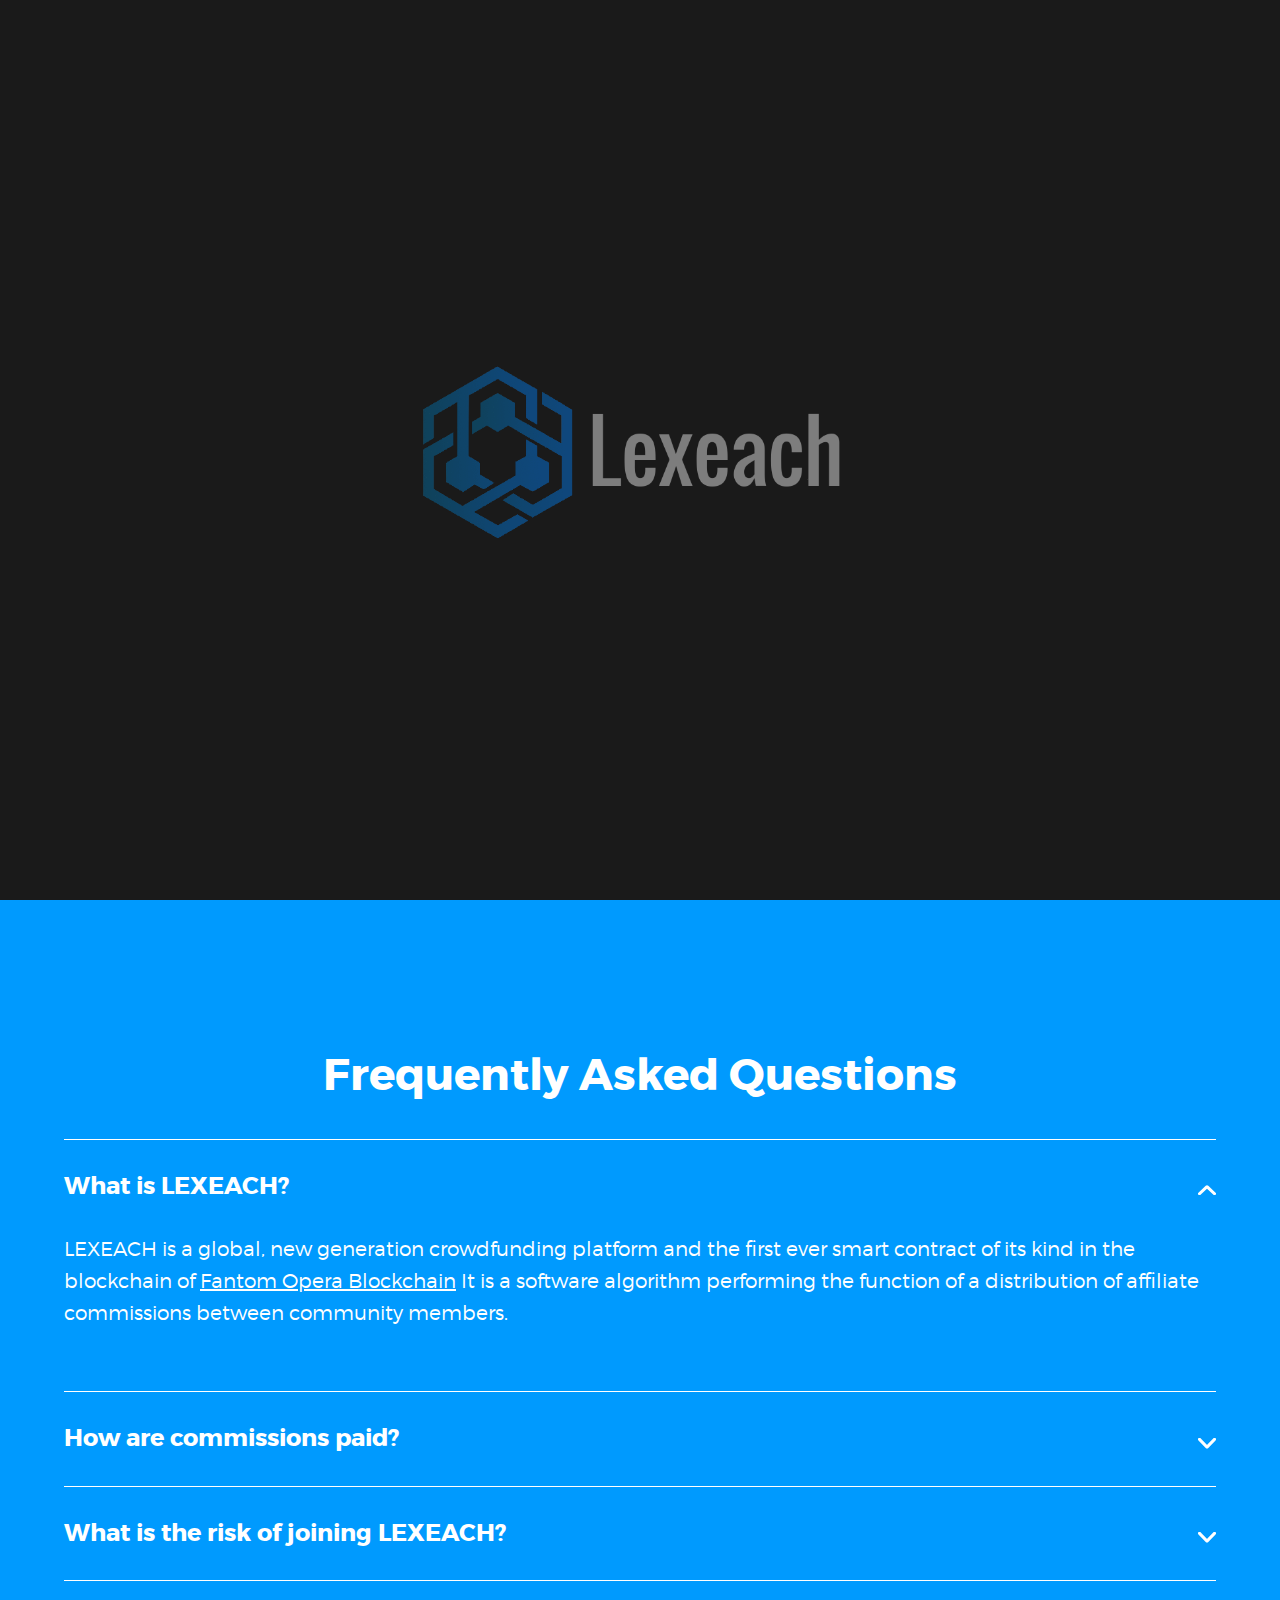
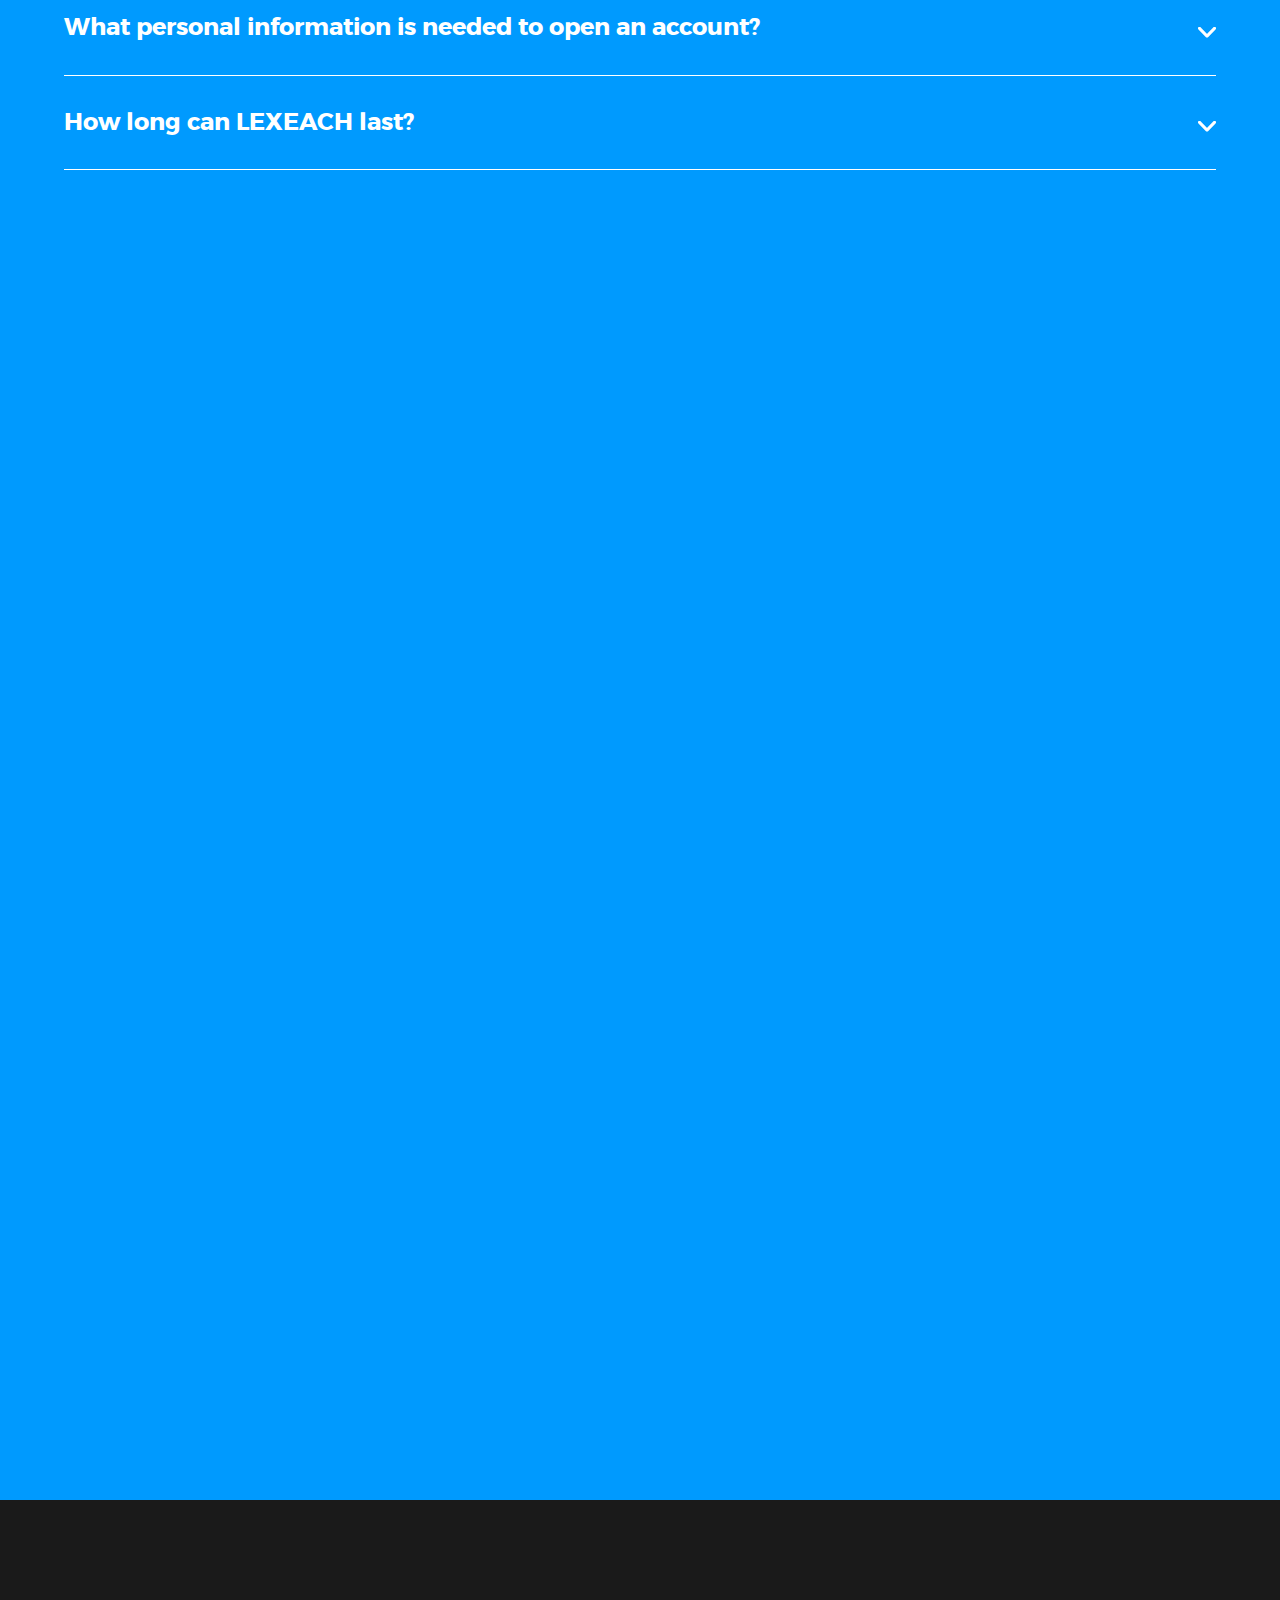
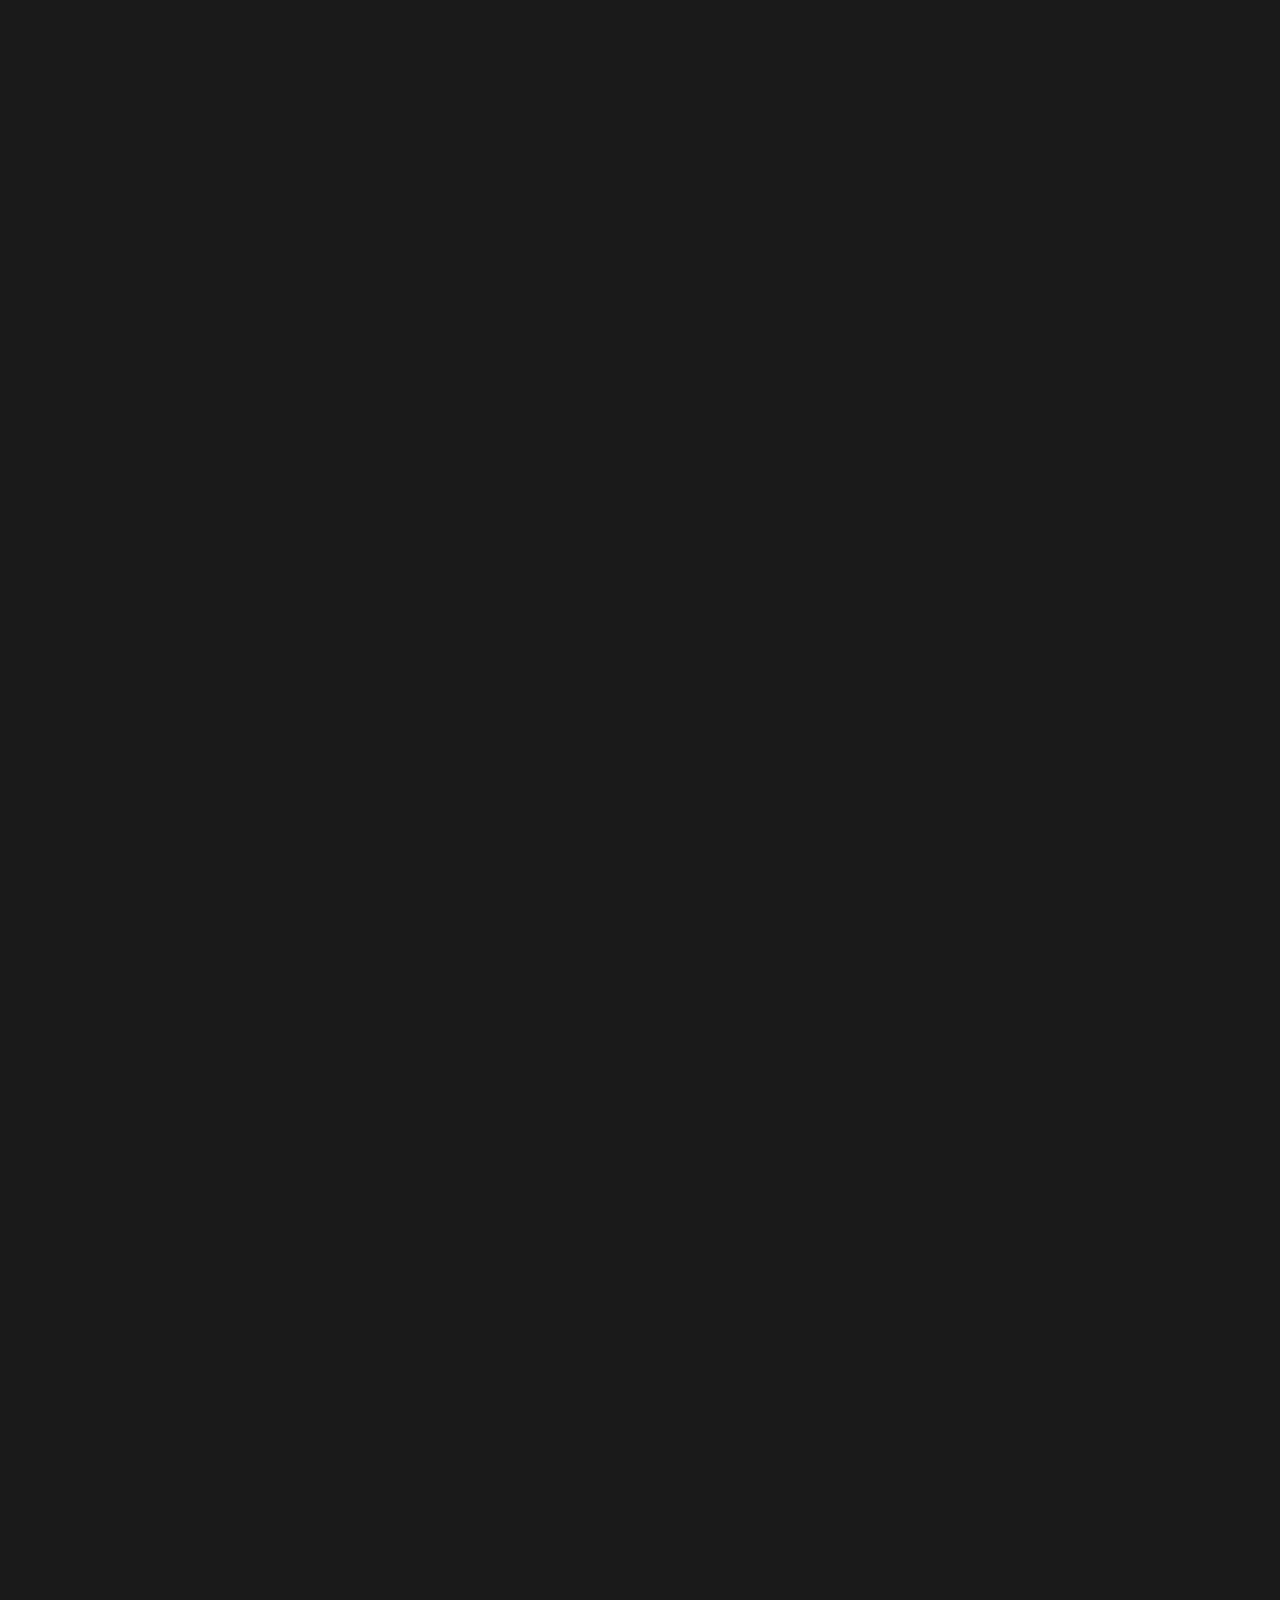
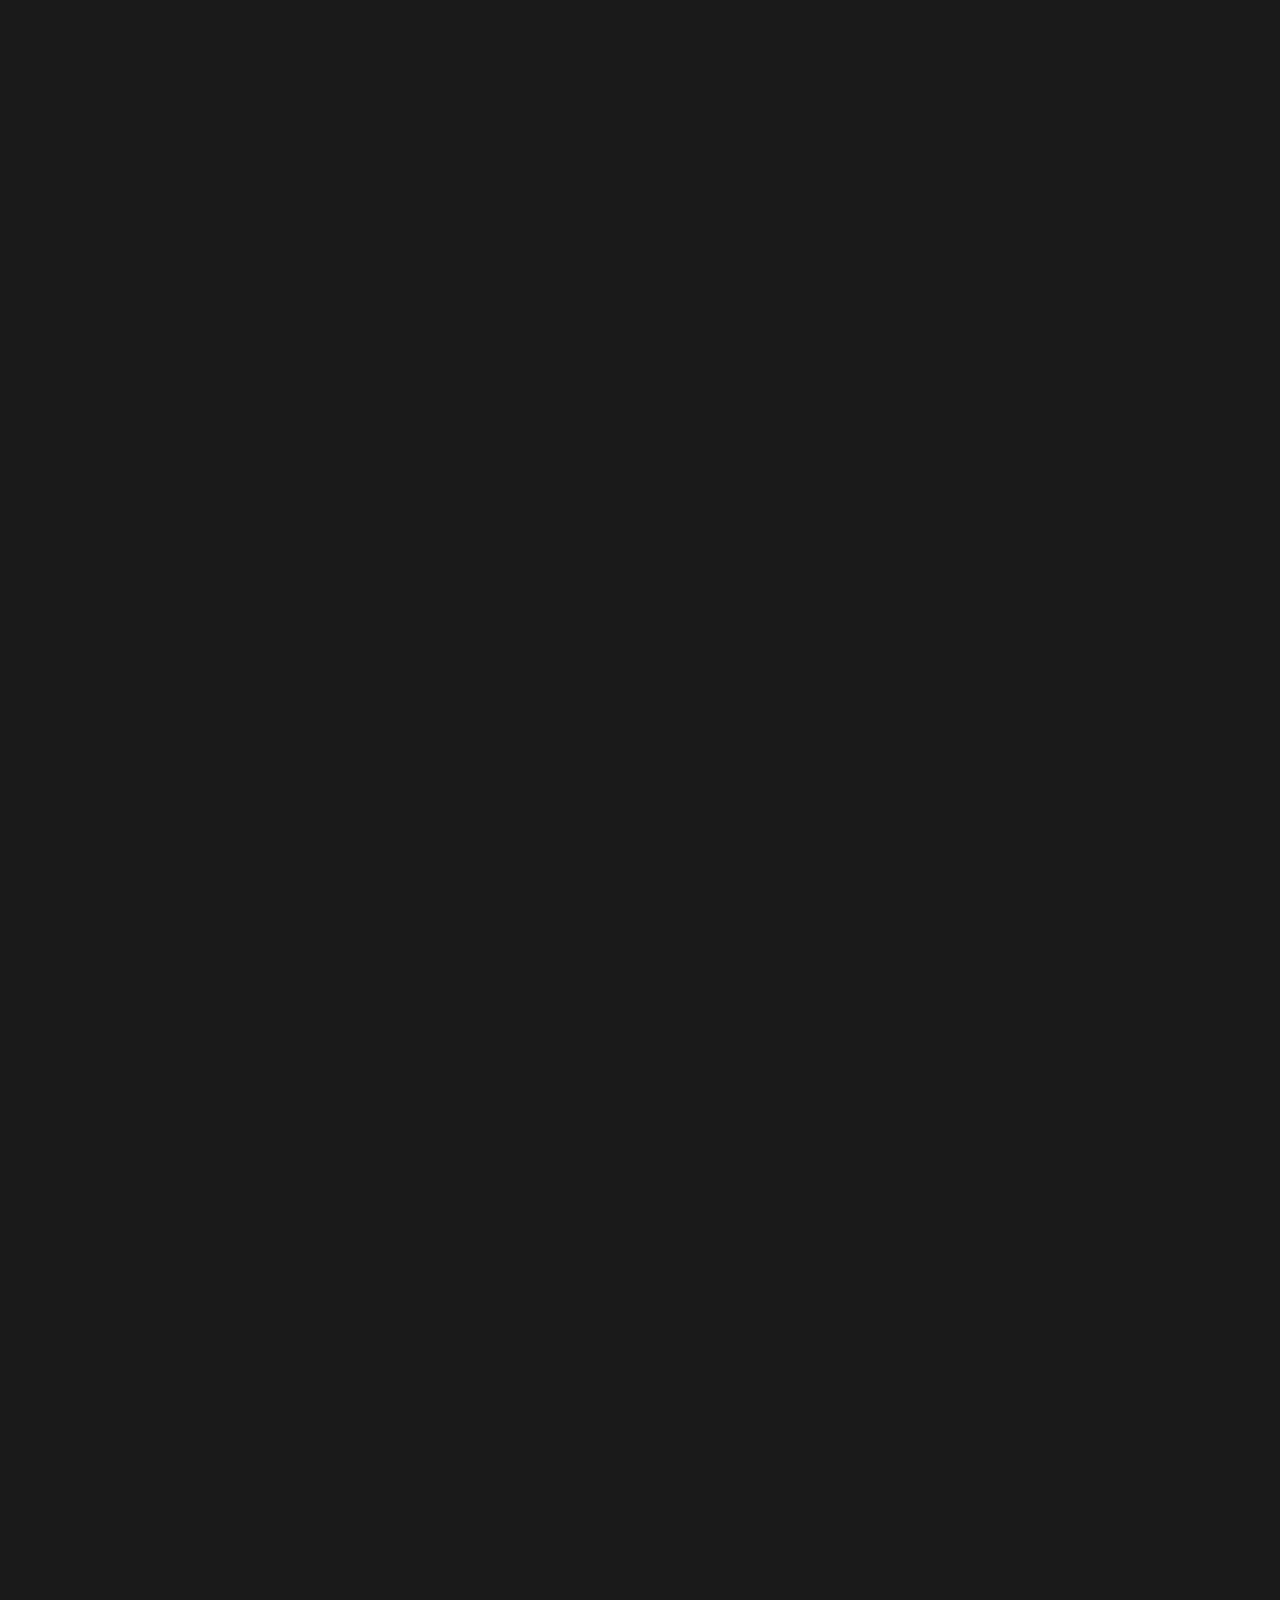
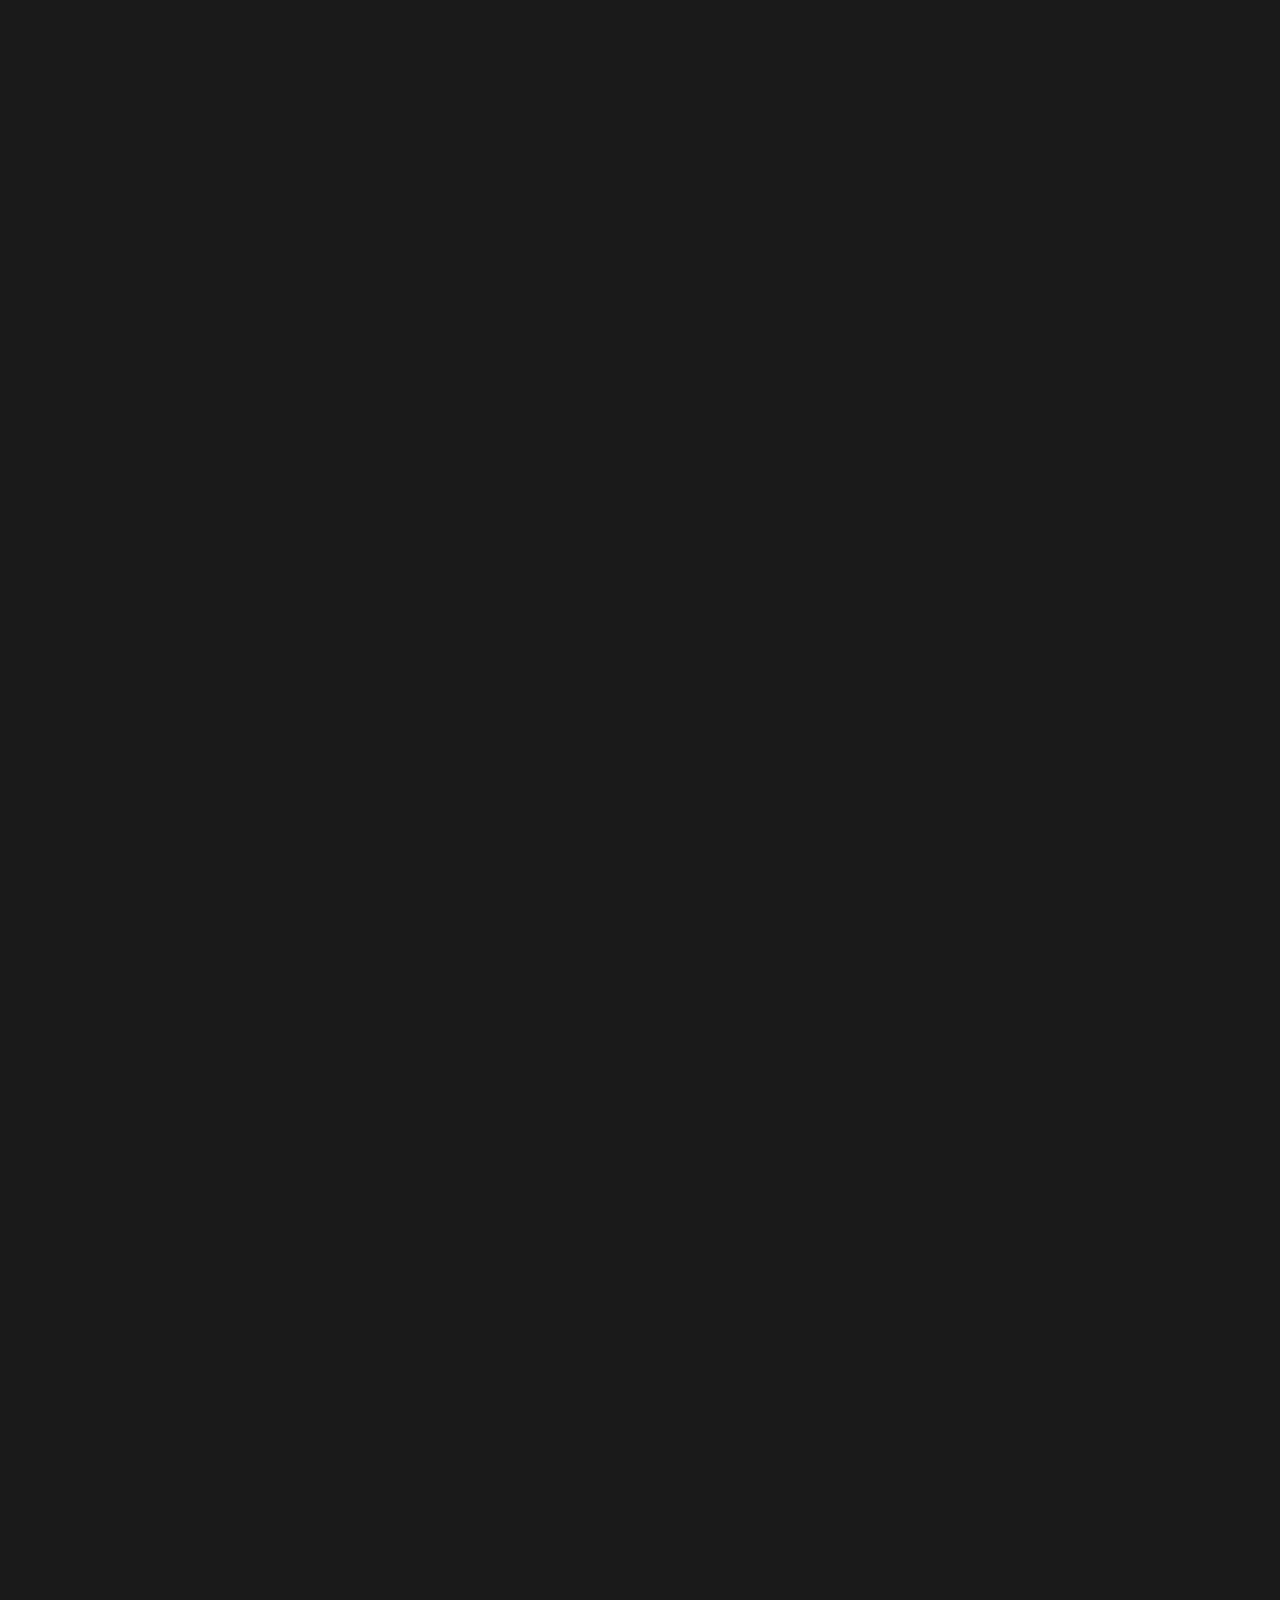
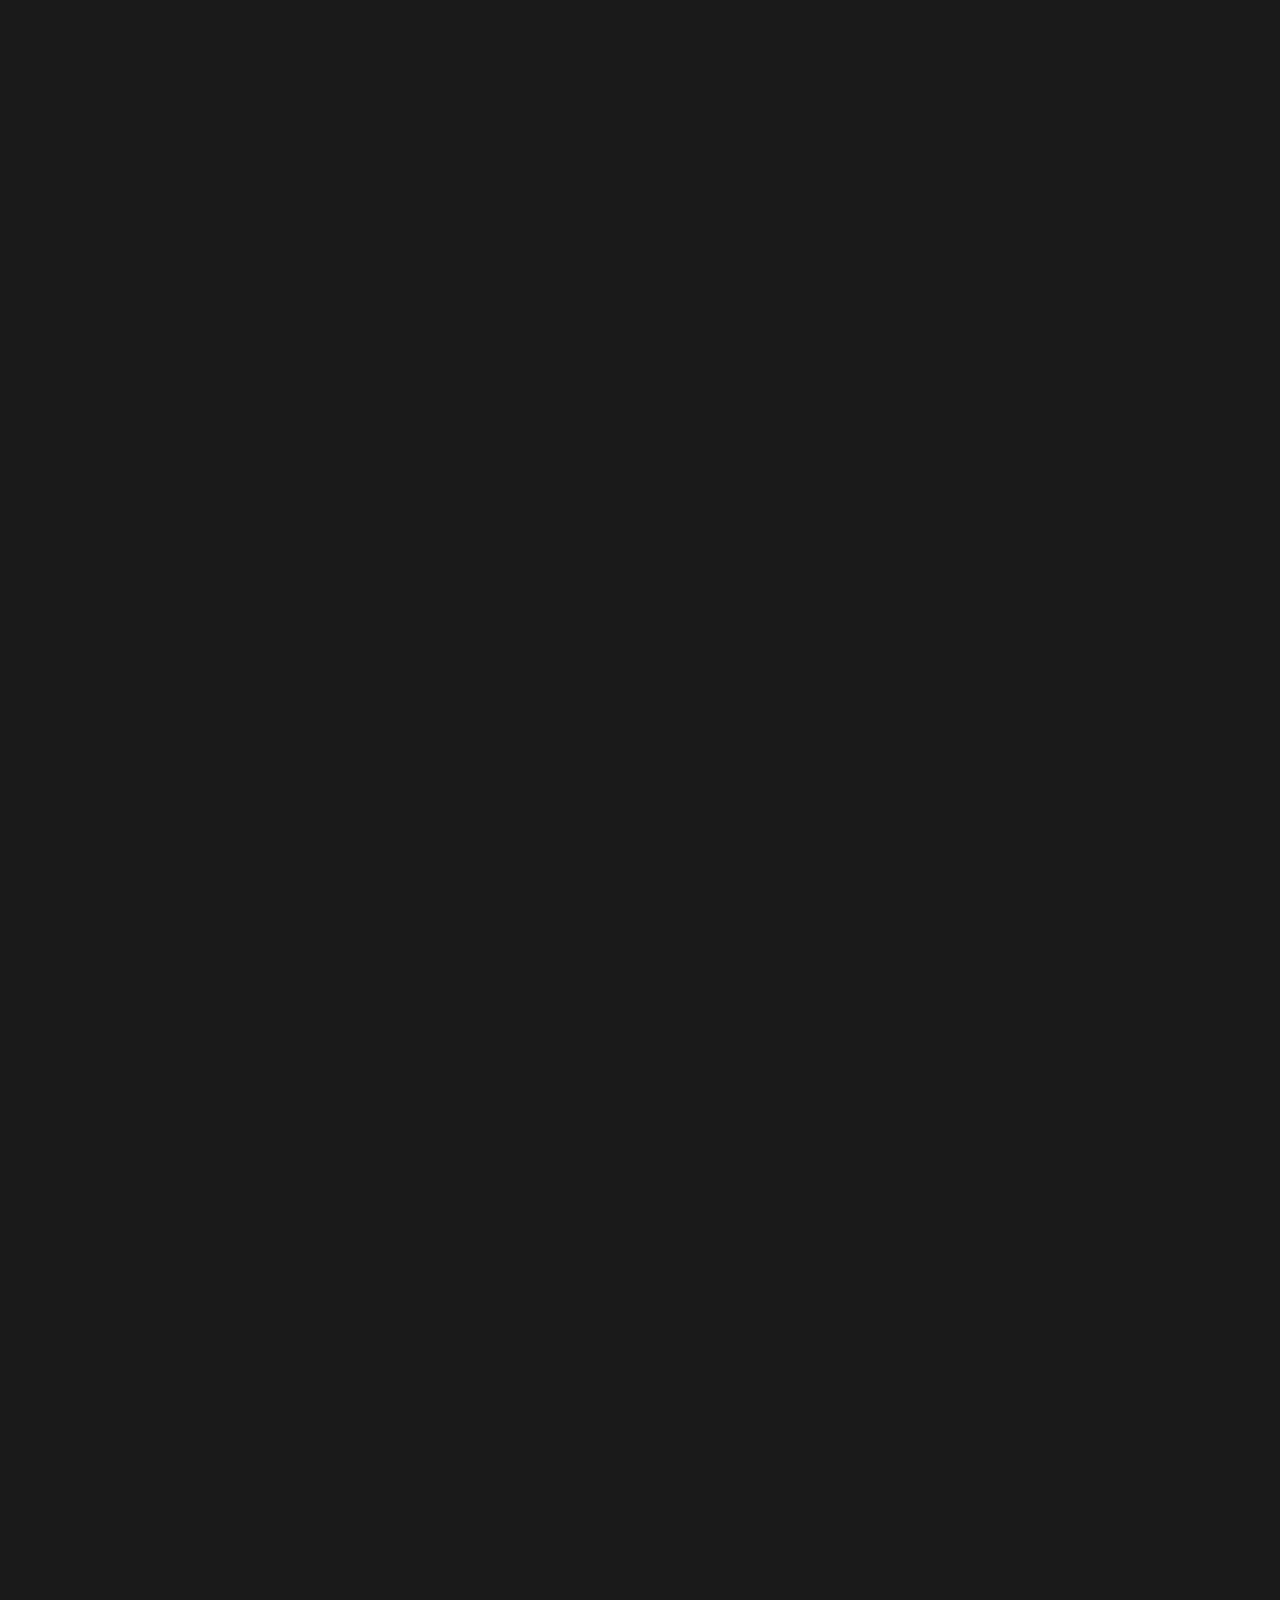
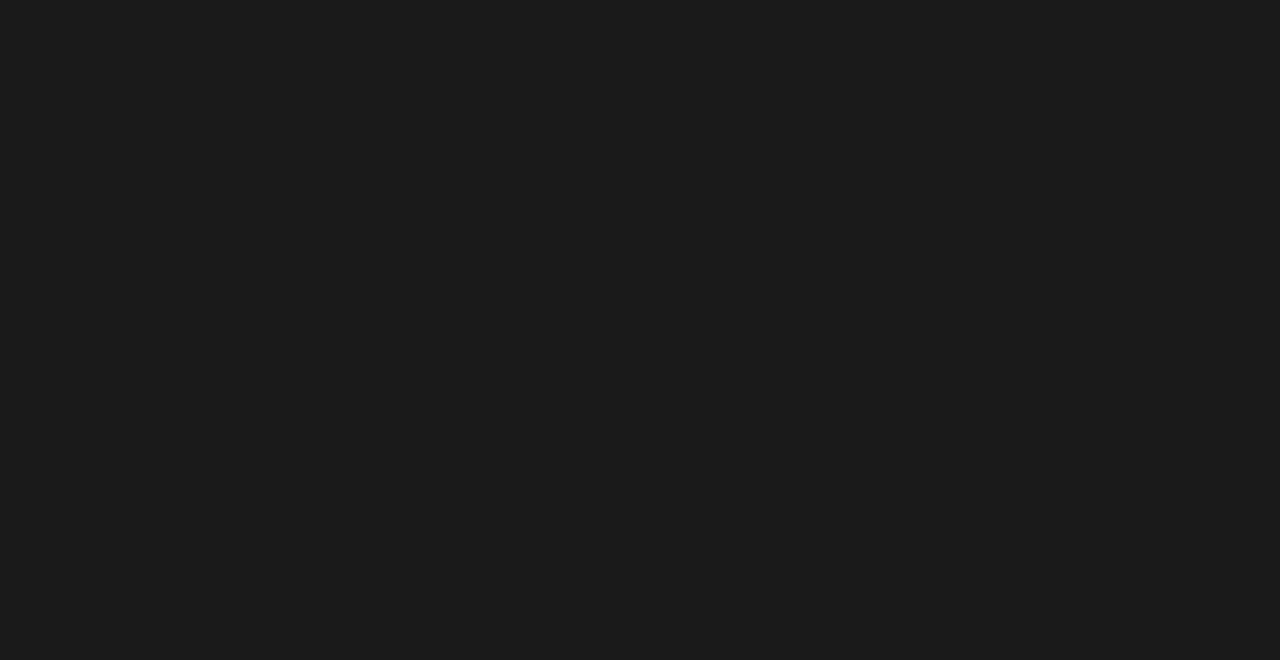
==== index.htm @ ce9be0c8 "yes" ====
﻿<!doctype html>
<html lang="en-US">
<head>
	<meta charset="UTF-8">
	<meta name="viewport" content="width=device-width, initial-scale=1">
	<link rel="stylesheet" href="wp-content/themes/alex/css/normalize.css">
    <link rel="stylesheet" href="wp-content/themes/alex/css/main.css">
<link rel="icon" type="image/png" sizes="192x192" href="wp-content/themes/alex/favicons/android-icon-192x192.png">
<link rel="icon" type="image/png" sizes="32x32" href="wp-content/themes/alex/favicons/favicon-32x32.png">
<link rel="icon" type="image/png" sizes="96x96" href="wp-content/themes/alex/favicons/favicon-96x96.png">
<link rel="icon" type="image/png" sizes="16x16" href="wp-content/themes/alex/favicons/favicon-16x16.png">
<link rel="manifest" href="wp-content/themes/alex/favicons/manifest.json">
<meta name="msapplication-TileColor" content="#ffffff">
<meta name="msapplication-TileImage" content="https://alexgo.io/wp-content/themes/alex/favicons/ms-icon-144x144.png">
<meta name="theme-color" content="#ffffff">
	<title>LEXEACH &#8211; Earn FTM Coin Passively</title>
<meta name='robots' content='noindex, nofollow'>
<link rel='dns-prefetch' href='index-1.htm'>
<link rel="alternate" type="application/rss+xml" title="ALEX &raquo; Feed" href="feed/index.htm.rss">
<link rel="alternate" type="application/rss+xml" title="ALEX &raquo; Comments Feed" href="comments/feed/index.htm.rss">
		<script>
			window._wpemojiSettings = {"baseUrl":"https:\/\/s.w.org\/images\/core\/emoji\/13.1.0\/72x72\/","ext":".png","svgUrl":"https:\/\/s.w.org\/images\/core\/emoji\/13.1.0\/svg\/","svgExt":".svg","source":{"concatemoji":"https:\/\/alexgo.io\/wp-includes\/js\/wp-emoji-release.min.js?ver=5.8.1"}};
			!function(e,a,t){var n,r,o,i=a.createElement("canvas"),p=i.getContext&&i.getContext("2d");function s(e,t){var a=String.fromCharCode;p.clearRect(0,0,i.width,i.height),p.fillText(a.apply(this,e),0,0);e=i.toDataURL();return p.clearRect(0,0,i.width,i.height),p.fillText(a.apply(this,t),0,0),e===i.toDataURL()}function c(e){var t=a.createElement("script");t.src=e,t.defer=t.type="text/javascript",a.getElementsByTagName("head")[0].appendChild(t)}for(o=Array("flag","emoji"),t.supports={everything:!0,everythingExceptFlag:!0},r=0;r<o.length;r++)t.supports[o[r]]=function(e){if(!p||!p.fillText)return!1;switch(p.textBaseline="top",p.font="600 32px Arial",e){case"flag":return s([127987,65039,8205,9895,65039],[127987,65039,8203,9895,65039])?!1:!s([55356,56826,55356,56819],[55356,56826,8203,55356,56819])&&!s([55356,57332,56128,56423,56128,56418,56128,56421,56128,56430,56128,56423,56128,56447],[55356,57332,8203,56128,56423,8203,56128,56418,8203,56128,56421,8203,56128,56430,8203,56128,56423,8203,56128,56447]);case"emoji":return!s([10084,65039,8205,55357,56613],[10084,65039,8203,55357,56613])}return!1}(o[r]),t.supports.everything=t.supports.everything&&t.supports[o[r]],"flag"!==o[r]&&(t.supports.everythingExceptFlag=t.supports.everythingExceptFlag&&t.supports[o[r]]);t.supports.everythingExceptFlag=t.supports.everythingExceptFlag&&!t.supports.flag,t.DOMReady=!1,t.readyCallback=function(){t.DOMReady=!0},t.supports.everything||(n=function(){t.readyCallback()},a.addEventListener?(a.addEventListener("DOMContentLoaded",n,!1),e.addEventListener("load",n,!1)):(e.attachEvent("onload",n),a.attachEvent("onreadystatechange",function(){"complete"===a.readyState&&t.readyCallback()})),(n=t.source||{}).concatemoji?c(n.concatemoji):n.wpemoji&&n.twemoji&&(c(n.twemoji),c(n.wpemoji)))}(window,document,window._wpemojiSettings);
		</script>
		<style>
img.wp-smiley,
img.emoji {
	display: inline !important;
	border: none !important;
	box-shadow: none !important;
	height: 1em !important;
	width: 1em !important;
	margin: 0 .07em !important;
	vertical-align: -0.1em !important;
	background: none !important;
	padding: 0 !important;
}
</style>
	<link rel='stylesheet' id='wp-block-library-css' href='wp-includes/css/dist/block-library/style.min.css?ver=5.8.1' media='all'>
<style id='wp-block-library-theme-inline-css'>
#start-resizable-editor-section{display:none}.wp-block-audio figcaption{color:#555;font-size:13px;text-align:center}.is-dark-theme .wp-block-audio figcaption{color:hsla(0,0%,100%,.65)}.wp-block-code{font-family:Menlo,Consolas,monaco,monospace;color:#1e1e1e;padding:.8em 1em;border:1px solid #ddd;border-radius:4px}.wp-block-embed figcaption{color:#555;font-size:13px;text-align:center}.is-dark-theme .wp-block-embed figcaption{color:hsla(0,0%,100%,.65)}.blocks-gallery-caption{color:#555;font-size:13px;text-align:center}.is-dark-theme .blocks-gallery-caption{color:hsla(0,0%,100%,.65)}.wp-block-image figcaption{color:#555;font-size:13px;text-align:center}.is-dark-theme .wp-block-image figcaption{color:hsla(0,0%,100%,.65)}.wp-block-pullquote{border-top:4px solid;border-bottom:4px solid;margin-bottom:1.75em;color:currentColor}.wp-block-pullquote__citation,.wp-block-pullquote cite,.wp-block-pullquote footer{color:currentColor;text-transform:uppercase;font-size:.8125em;font-style:normal}.wp-block-quote{border-left:.25em solid;margin:0 0 1.75em;padding-left:1em}.wp-block-quote cite,.wp-block-quote footer{color:currentColor;font-size:.8125em;position:relative;font-style:normal}.wp-block-quote.has-text-align-right{border-left:none;border-right:.25em solid;padding-left:0;padding-right:1em}.wp-block-quote.has-text-align-center{border:none;padding-left:0}.wp-block-quote.is-large,.wp-block-quote.is-style-large{border:none}.wp-block-search .wp-block-search__label{font-weight:700}.wp-block-group.has-background{padding:1.25em 2.375em;margin-top:0;margin-bottom:0}.wp-block-separator{border:none;border-bottom:2px solid;margin-left:auto;margin-right:auto;opacity:.4}.wp-block-separator:not(.is-style-wide):not(.is-style-dots){width:100px}.wp-block-separator.has-background:not(.is-style-dots){border-bottom:none;height:1px}.wp-block-separator.has-background:not(.is-style-wide):not(.is-style-dots){height:2px}.wp-block-table thead{border-bottom:3px solid}.wp-block-table tfoot{border-top:3px solid}.wp-block-table td,.wp-block-table th{padding:.5em;border:1px solid;word-break:normal}.wp-block-table figcaption{color:#555;font-size:13px;text-align:center}.is-dark-theme .wp-block-table figcaption{color:hsla(0,0%,100%,.65)}.wp-block-video figcaption{color:#555;font-size:13px;text-align:center}.is-dark-theme .wp-block-video figcaption{color:hsla(0,0%,100%,.65)}.wp-block-template-part.has-background{padding:1.25em 2.375em;margin-top:0;margin-bottom:0}#end-resizable-editor-section{display:none}
</style>
<link rel='stylesheet' id='contact-form-7-css' href='wp-content/plugins/contact-form-7/includes/css/styles.css?ver=5.4.1' media='all'>
<link rel='stylesheet' id='twenty-twenty-one-style-css' href='wp-content/themes/alex/style.css?ver=1.3' media='all'>
<link rel='stylesheet' id='twenty-twenty-one-print-style-css' href='wp-content/themes/alex/assets/css/print.css?ver=1.3' media='print'>
<link rel="https://api.w.org/" href="wp-json/index.htm.json"><link rel="alternate" type="application/json" href="wp-json/wp/v2/pages/6.json"><link rel="EditURI" type="application/rsd+xml" title="RSD" href="xmlrpc.php.xml?rsd">
<link rel="wlwmanifest" type="application/wlwmanifest+xml" href="wp-includes/wlwmanifest.xml"> 
<link rel="canonical" href="index.htm">
<link rel='shortlink' href='index.htm'>
<link rel="alternate" type="application/json+oembed" href="wp-json/oembed/1.0/embed.json?url=https%3A%2F%2Falexgo.io%2F">
<link rel="alternate" type="text/xml+oembed" href="wp-json/oembed/1.0/embed.xml?url=https%3A%2F%2Falexgo.io%2F&#038;format=xml">
<style>.recentcomments a{display:inline !important;padding:0 !important;margin:0 !important;}</style>	<!-- Global site tag (gtag.js) - Google Analytics -->
<script async="" src="gtag/js.js?id=G-7SGNE1YDM7"></script>
<script>
  window.dataLayer = window.dataLayer || [];
  function gtag(){dataLayer.push(arguments);}
  gtag('js', new Date());

  gtag('config', 'G-7SGNE1YDM7');
</script>
</head>

<body id="skrollr-body">

<div class="main_nav" data-190p="opacity:0; margin-top: -100px " data-220p="opacity:1; margin-top: 0px">
<img src="wp-content/themes/alex/img/logo_2.png" class="overs" data-210p="opacity:0 " data-230p="opacity:1">
<div class="side_menu desktop">
<a target="_blank" href="protocol/details.html" class="menu_btn">Opportunity <div class=></div></a>
<div class="menu_btn faqqs">FAQs</div>
<div class="menu_btn wpps">Pronouncement</div>
 <a href="https://t.me/Lexeach_Announcement">
    <button>Telegram Channel</button>
  </a> 
</div>	
<div class="hamburger animated_regular mobile">
	<div class="nav-icon"> 
	<span></span>
	<span></span>
	</div>
	</div>	
</div>
	
<div class="mobile_menu mobile closed_menu">
<div class="mm_menu">
<a target="_blank" href="protocol/details.html" class="menu_btn">Opportunity <div class=></div></a>
<div class="menu_btn faqqs2">FAQs</div>
<div class="menu_btn wpps2">Pronouncement</div>
<a href="https://t.me/Lexeach_Announcement">
    <button>Telegramm channel</button>
</a> 
</div>		
</div>	
<div class="mobiel_footers mobile offfoeter">	
	
<div class="launch_btn">Launch App</div>	
</div>	
<div class="covers"></div>	
	
	<style>
.insides{
	font-size: 42px; line-height: 46px;
	position: absolute; top: 50%; left: 50%; transform: translate(-50%, -50%); width: 100%
}
@media screen and (max-width:1053px) {
		.insides{
	font-size: 32px; line-height: 36px;
}

}
</style>
<div id="faqs"></div>
<div id="wpps"></div>
<div class="pop-ip hiddens">
	
<div class="pop-block" id="forms1">
<div class="mainss">
<h2>We will be launching soon.</h2>
<div class="ttex">To be an ALEX tester, please sign up here and we will notify you when our Test Net is ready.</div>
<div role="form" class="wpcf7" id="wpcf7-f476-o1" lang="en-US" dir="ltr">
<div class="screen-reader-response"><p role="status" aria-live="polite" aria-atomic="true"></p> <ul></ul></div>
<form action="/#wpcf7-f476-o1" method="post" class="wpcf7-form init" novalidate="novalidate" data-status="init">
<div style="display: none;">
<input type="hidden" name="_wpcf7" value="476">
<input type="hidden" name="_wpcf7_version" value="5.4.1">
<input type="hidden" name="_wpcf7_locale" value="en_US">
<input type="hidden" name="_wpcf7_unit_tag" value="wpcf7-f476-o1">
<input type="hidden" name="_wpcf7_container_post" value="0">
<input type="hidden" name="_wpcf7_posted_data_hash" value="">
</div>
<div class="inputs">
<span class="wpcf7-form-control-wrap your-email"><input type="email" name="your-email" value="" size="40" class="wpcf7-form-control wpcf7-text wpcf7-email wpcf7-validates-as-required wpcf7-validates-as-email sings" aria-required="true" aria-invalid="false" placeholder="Enter Your Email"></span><br>
<input type="submit" value="Sign Up" class="wpcf7-form-control wpcf7-submit subs">
</div>
<div class="wpcf7-response-output" aria-hidden="true"></div></form></div>		
</div>	

<div class="thank_you">
<h3 style="margin-bottom: 20px">Thank you.</h3>
We'll be in touch soon.
<div class="cloose_btn">Close</div>	
</div>
</div>	
<div class="pop-close"><img src="wp-content/themes/alex/img/xx.svg" width="100%"></div>	
<div class="pop-bg">	
<div class="inside_img hide_this" id="slide3img" style="width: 100%;
background: url('wp-content/themes/alex/img/pop-bg.png') no-repeat center center; 
-webkit-background-size: cover; 
-moz-background-size: cover;
-o-background-size: cover;
background-size: cover;
background-position: center center;
height: 100%;">
</div>	
</div>

</div>
 <div class="main_logo animated hiddens">
 
  <div class="logo animation-element" data-0p="width: 100%;  opacity:1 " data-125p="width: 0%;  opacity:0 ">
  <div class="logo_mover reverse_scales">  
  <img src="wp-content/themes/alex/img/logo_tm.png" width="100%">
  </div>
  </div>
  <div class="tag scalein" data-50p="transform: scale(3); opacity:0 " data-155p="transform: scale(1); opacity:1" data-195p="opacity:1;" data-210p="opacity:0;" style="font-size: 42px; line-height: 46px; text-align: center; max-width: 950px"><div class="insides">LEXEACH is World's First smart contract with dynamic registration fee running on Fantom Opera Blockchain</div></div>
  
  </div>
    
  <div class="main_content desktop" data-180p="transform:translateY(100vh); opacity: 0 " data-230p="transform:translateY(0vh); opacity: 1">
	  <div class="block_content">
	  <div class="block" style="padding-left: 5%; box-sizing: border-box; padding-right: 2.5%" data-230p="transform:translateY(100vh);" data-250p="transform:translateY(0vh);">
	  <h3 class="main_heaf">Super fast way to make FTM with SIX types of income. 
FTM is peer-to-peer electronic money that features low 
fees and fast transaction time. FTM is the native token 
of Fantom Opera blockchain</h3>
	 contract of its kind in the blockchain of <a href="https://www.fantom.foundation" target="_blank">Fantom Opera Blockchain</a> It is a software algorithm.<br><br>
.
	  </div>
	  <div class="block" style="width: 50%" data-230p="opacity:0;" data-250p="opacity:1;">
		<div class="blacks">
	  <div class="stacks"><img src="wp-content/themes/alex/img/diagram1.jpg" width="100%"></div> 
		</div>  	
	  </div>	  
	  </div> 
  </div>
	
  <div class="main_content2 desktop" data-290p="opacity: 0; " data-300p="opacity: 1; ">
	  <div class="block_content widths">
	  <div class="diagrams" data-305p="transform:translateY(100vh);" data-330p="transform:translateY(0vh);" data-450p="transform:translateY(0vh);" data-480p="transform:translateY(-100vh);">
	  <h2>You can earn six types of income</h2>
	  </div>
	  <div class="charts" data-320p=" opacity:0" data-340p=" opacity: 1" data-450p="opacity: 1" data-480p="opacity: 0"><img src="wp-content/themes/alex/img/diagram2.jpg" width="100%"></div> 
		  <div class="points p_1" data-340p="opacity: 0; " data-350p="opacity: 1;" data-420p="opacity: 1" data-440p="opacity: 0">1.Sponsor Income and 2.Introducer income</div>
		  <div class="points p_2" data-360p="opacity: 0; " data-370p="opacity: 1;" data-420p="opacity: 1" data-440p="opacity: 0">3.Level Income For Sponsor</div>
		  <div class="points p_3" data-380p="opacity: 0; " data-390p="opacity: 1;" data-420p="opacity: 1" data-440p="opacity: 0">4.Catch-Throw Income for Sponsor 5.Catch-Throw Income for Introducer</div>
		  <div class="points p_4" data-410p="opacity: 0; " data-430p="opacity: 1;" data-420p="opacity: 1" data-440p="opacity: 0">6.Global Auto-fill Matrix</div>
	  </div> 
  </div>	

  <div class="main_content4 desktop" data-420p="opacity: 0" data-440p="opacity: 1" data-760p="transform:translateY(0vh); " data-800p="transform:translateY(-100vh); ">
  <div class="bgs"><div class="inside_img" style="width: 100%;
background: url('wp-content/themes/alex/img/bgs.jpg') no-repeat center center; 
-webkit-background-size: cover; 
-moz-background-size: cover;
-o-background-size: cover;
background-size: cover;
background-position: bottom center;
height: 100%;">
</div>	</div>
	 <div class="block_content widths2">

	<div class="diagrams" data-440p="transform:translateY(100vh);opacity:0 " data-480p="transform:translateY(0vh);opacity:1" data-540p="transform:translateY(0vh); " data-580p="transform:translateY(-100vh);">
	  <h3 class="others" style="color: white;">	LEXEACH is a referral based crowd funding /matrix smart contract running on Fantom Opera Blockchain 

</h3>
	  </div>
	<div class="charts3" data-440p="transform:translateY(100vh); opacity:0" data-480p=" transform:translateY(0vh);opacity: 1" data-540p="opacity: 1; transform:translateY(0vh);" data-580p="opacity: 0; transform:translateY(-100vh);"><img src="wp-content/themes/alex/img/diagram4.png" width="100%"></div> 
 
	<div class="numbbers2" style="width: 100%;" data-560p="opacity: 1" data-580p="opacity: 0">
		
	</div>	
	</div> 
	  
	  <div class="block_content widths2 alts2">
	<h4 style="color: white; margin-top: 0"><span data-600p="opacity:0" data-620p="opacity:1">LEXEACH is a one of its kind smart contract, whether it is dynamic registration fees, or the blockchain platform on which it works, or the income structure.


</span><br><br>
		<span data-640p="opacity:0" data-660p="opacity:1"> To know how LEXEACH smart contract works you can visit opportunity page for complete information. </span><br><br>
	</h4></div>
	
  </div>
  <div class="main_content5 desktop" data-760p="transform:translateY(100vh); " data-800p="transform:translateY(0vh); " data-870p="opacity: 1; " data-890p="opacity: 0; ">
  
	<div class="block_content widths " style="position: relative; height: 100%; display: block;">
	<div class="centered_header">
    <div class="head2">Earn FTM cryptocurrency without bearing risk.</div>
	</div>	
	<div class="php"><div class="bubble1" data-800p="transform:scale(0); " data-810p="transform:scale(1.2); " data-815p="transform:scale(1.2); " data-818p="transform:scale(1); "><img src="wp-content/themes/alex/img/bbuubble1.png" width="100%"></div><div class="bubble2" data-820p="transform:scale(0); " data-835p="transform:scale(1.2); " data-840p="transform:scale(1.2); " data-843p="transform:scale(1); "><img src="wp-content/themes/alex/img/bbuubblle2.png" width="100%"></div><img src="wp-content/themes/alex/img/comp.png" width="100%" height="auto"></div>
	<div class="head3">	<span>ALEX uses state-of-the-art collateral rebalancing pools to eliminate the risk of liquidation.</span></div>	
	</div> 

	
  </div>

<div class="main_content6 desktop" style="margin-top: 70px" data-880p="transform:translateY(100vh); opacity: 0 " data-900p="transform:translateY(0vh); opacity: 1" data-1000p="transform:translateY(0vh);" data-1040p="transform:translateY(-100vh);">
	  <div class="block_content">
	  <div class="block" style="padding-left: 5%; box-sizing: border-box; padding-right: 2.5%" data-900p="transform:translateY(100vh);" data-950p="transform:translateY(0vh);">
	  <h3 class="main_heaf" style="color: white; padding-top: 80px;">LEXEACH is building a trustless referral based crowd funding system on top of Fantom Opera Blockchain that’s open, and without intermediaries.</h3>
	  </div>
	  <div class="block lls" style="width: auto; max-width: 50%;" data-880p="opacity:0;" data-910p="opacity:1;">
		<div class="logo_bloosk" style="width: auto; height: 100%;">
	    <img src="wp-content/themes/alex/img/logo_blockks.gif" style="width: auto; height: 100%;">
	    	
		</div>  	
	  </div>	  
	  </div> 
  </div>
<div class="main_content7 desktop" data-1000p="transform:translateY(100vh);" data-1040p="transform:translateY(0vh);">
	<div class="scrollller">
	  <h2 style="padding-top: 120px" class="faqhead">Frequently Asked Questions</h2>
		<div class="faqs" style="width: 90%; margin-left: auto; margin-right: auto; padding-bottom: 120px;">
		
			
		<div class="faq_block">
		<div class="faq_clickers"><span>What is LEXEACH?</span>	<div class="faq_arrow"><img src="wp-content/themes/alex/img/arrows.svg" width="100%"></div></div>
		<div class="faq_texts">
		<div class="innerssfaqa">
			LEXEACH is a global, new generation crowdfunding platform and the first ever smart contract of its kind in the blockchain of <a href="https://www.fantom.foundation" target="_blank">Fantom Opera Blockchain</a> It is a software algorithm performing the function of a distribution of affiliate commissions between community members.<br><br>
</div>	
			</div>	
		 </div>  
			
		<div class="faq_block closeds">
<div class="faq_clickers"><span>How are commissions paid?</span>	<div class="faq_arrow"><img src="wp-content/themes/alex/img/arrows.svg" width="100%"></div></div>
		<div class="faq_texts">
		<div class="innerssfaqa">
		All commissions are paid in FTM directly and instantly to the members’ personal FTM wallets. The smart contract never receives payments; therefore, you will never have to wait on a commission payment as it’s paid directly to you.

	</div>	
			</div>	
		 </div>  	
			
		<div class="faq_block closeds">
<div class="faq_clickers"><span>What is the risk of joining LEXEACH?</span>	<div class="faq_arrow"><img src="wp-content/themes/alex/img/arrows.svg" width="100%"></div></div>
		<div class="faq_texts">
		<div class="innerssfaqa">
		LEXEACH is risk-free! There is no company, no admin, it is a self-operating system located on the blockchain that cannot be changed or destroyed. The code of the smart contract is in the public domain. All payments go directly into your personal wallet, without any hidden fees and without third-party resources. You can feel safe knowing that LEXEACH will not go away.


 


	</div>	
			</div>	
		 </div>  	
			
		<div class="faq_block closeds">

<div class="faq_clickers"><span>What personal information is needed to open an account?</span>	<div class="faq_arrow"><img src="wp-content/themes/alex/img/arrows.svg" width="100%"></div></div>
		<div class="faq_texts">
		<div class="innerssfaqa">
		No personal information is required to open an account. The only thing required to create your account is a FTM wallet of your choice.

	</div>	
			</div>	
		 </div>  	
			
		<div class="faq_block closeds">
<div class="faq_clickers"><span>How long can LEXEACH last?</span>	<div class="faq_arrow"><img src="wp-content/themes/alex/img/arrows.svg" width="100%"></div></div>
		<div class="faq_texts">
		<div class="innerssfaqa">
		LEXEACH is a Smart Contract on the Fantom Opera blockchain which is fully decentralized and connected to the internet. LEXEACH will be in business for as long as the Fantom Opera blockchain and internet exists.


	</div>	
			</div>	
		 </div>  	
			
		<div class="faq_block closeds">
<div class="faq_clickers"><span>Can I upgrade my packages at any time?</span>	<div class="faq_arrow"><img src="wp-content/themes/alex/img/arrows.svg" width="100%"></div></div>
		<div class="faq_texts">
		<div class="innerssfaqa">
		Yes, you can upgrade your package at any time you wish to, by simply logging back into your office and selecting the package you wish to upgrade to.

	</div>	
			</div>	
		 </div>  	
			
		<div class="faq_block closeds">
<div class="faq_clickers"><span>Do I ever lose the people I refer to LEXEACH?</span>	<div class="faq_arrow"><img src="wp-content/themes/alex/img/arrows.svg" width="100%"></div></div>
		<div class="faq_texts">
		<div class="innerssfaqa">
		In LEXEACH, your entire downline including direct , indirect, overflow or spill over follows you at all times in every step of the matrix.You will pass up a commission to your upline if you are not active on a position that generates an earning.However, once you become active on that level, you will get paid for any further sales that take place from that point onwards.

	</div>	
			</div>	
		 </div>  	
			
		<div class="faq_block closeds">
<div class="faq_clickers"><span>Is it compulsory to recruit to earn from the system?</span>	<div class="faq_arrow"><img src="wp-content/themes/alex/img/arrows.svg" width="100%"></div></div>
		<div class="faq_texts">
		<div class="innerssfaqa">
		No. LEXEACH platform is arranged in such a way that you willl receive Auto-fill matrix income passively However, to make a lot of money, doing nothing will not work. You must try and help people build their teams, and once they are auto pilot , you will earn passively. The more active you are initially will determine how quickly you will reach this auto- earning mode.
	</div>	
			</div>	
		 </div>  	
			
		<div class="faq_block closeds">
<div class="faq_clickers"><span>Can my account ever be closed?</span>	<div class="faq_arrow"><img src="wp-content/themes/alex/img/arrows.svg" width="100%"></div></div>
		<div class="faq_texts">
		<div class="innerssfaqa">
		No, once your account is created it can never be removed or destroyed.
	</div>	
			</div>	
		 </div>  	
			
		<div class="faq_block closeds">

<div class="faq_clickers"><span>Is there a limit to the amount of FTM you can earn?</span>	<div class="faq_arrow"><img src="wp-content/themes/alex/img/arrows.svg" width="100%"></div></div>
		<div class="faq_texts">
		<div class="innerssfaqa">
		You can genuinely earn UNLIMITED FTM in this business. The more people you refer and the more people you assist with growing their business, the higher your income potential becomes.
	</div>	
			</div>	
		 </div>  	
			
		<div class="faq_block closeds">

<div class="faq_clickers"><span>Can sponsor and introducer be same person ?</span>	<div class="faq_arrow"><img src="wp-content/themes/alex/img/arrows.svg" width="100%"></div></div>
		<div class="faq_texts">
		<div class="innerssfaqa">
		Yes, if a user referring a new user independently without help of any senior then he will enter his own user ID at both the input box given in registration form, here he is the Sponsor as well as Introducer also.
	</div>	
			</div>	
		 </div>  	
			
		<div class="faq_block closeds">



		<div class="faq_clickers"><span>how is  the registration fee distrubuted in LEXEACH?</span>	<div class="faq_arrow"><img src="wp-content/themes/alex/img/arrows.svg" width="100%"></div></div>
		<div class="faq_texts">
		<div class="innerssfaqa">
		Smart contract distributes the registration fee in six parts:
			<ul>
<li><strong>Sponsor income</strong> 1/6 part goes to sponsor, sponsor is the person who explain LEXEACH to new user </li>
<li><strong>Introducer income</strong> 1/6 part goes to introducer, introducer is person who invite/refer the new user</li>
<li><strong>Catch&Throw(sponsor metrix)</strong>  1/6 part goes to sponsor catch & throw matrix </li>
<li><strong>Catch&Throw(introducer metrix)</strong> 1/6 part goes to introducer catch & throw matrix</li>
<li><strong>Level income</strong> 1/6 part goes to sponsor level tree, up to ten level divided equally on each level </li>
				
	</ul>			
</div>	
			</div>	
		 </div>  		
		 <div class="faq_block closeds">
				<div class="faq_clickers"><span>Who owns LEXEACH?</span>	<div class="faq_arrow"><img src="wp-content/themes/alex/img/arrows.svg" width="100%"></div></div>
		<div class="faq_texts">
		<div class="innerssfaqa">
			LEXEACH platform is created with the public’s interest in mind and does not have managers or admins. This means that the platform is fully decentralized (i.e. it has no company, no leaders, or admins) and cannot be changed or altered at any time.
</div>	
			</div>	
		 </div> 
			
			<div class="faq_block closeds">
	<div class="faq_clickers"><span>What is a Smart Contract?</span>	<div class="faq_arrow"><img src="wp-content/themes/alex/img/arrows.svg" width="100%"></div></div>
		<div class="faq_texts">
		<div class="innerssfaqa">
			A smart contract is nothing but a predetermined algorithm inside the blockchain which automates the execution of transactions.
</div>	
			</div>	
		 </div> 
			
			<div class="faq_block closeds">
	<div class="faq_clickers"><span>What is Decentralization?</span>	<div class="faq_arrow"><img src="wp-content/themes/alex/img/arrows.svg" width="100%"></div></div>
		<div class="faq_texts">
		<div class="innerssfaqa">
			A system in which there are no admins, no servers, and no monitoring needed to manage the project. The creators of the platform are the same project participants like you.
</div>	
			</div>	
		 </div> 
			
			<div class="faq_block closeds">
<div class="faq_clickers"><span>I don't have Referral link, can I register with LEXEACH?</span>	<div class="faq_arrow"><img src="wp-content/themes/alex/img/arrows.svg" width="100%"></div></div>
		<div class="faq_texts">
		<div class="innerssfaqa">
			Yes,You will be Register under Systems Referral link using ID number 1 as SponsorID & IntroducerID
</div>	
			</div>	
		 </div> 
			
			<div class="faq_block closeds">
<div class="faq_clickers"><span>Why is smart contract unverified?</span>	<div class="faq_arrow"><img src="wp-content/themes/alex/img/arrows.svg" width="100%"></div></div>
		<div class="faq_texts">
		<div class="innerssfaqa">
			It has been seen that when an innovative smart contract launched, it has been copied in large numbers in the market. LEXEACH smart contract kept unverified so that no one can copy and make duplicate smart contract.
</div>	
			</div>	
		 </div> 
			
			<div class="faq_block closeds">

	
			<div class="faq_clickers"><span>How can users know the  registration fee?</span>	<div class="faq_arrow"><img src="wp-content/themes/alex/img/arrows.svg" width="100%"></div></div>
		<div class="faq_texts">
		<div class="innerssfaqa">
			As we know registration fee for LEXEACH smart contract is dynamic, users can see running registration fee by clicking "REGISTRATION FESS" button given at read section of contract dashboard.


</div>	
			</div>	
		 </div> 
</div>	
<div class="whitess">	
<div class="whitepapers">
<h2 style="color: #111; margin-bottom: 10px">Pronouncement</h2>
	
		
	
<a href="protocol/Lexeach-english.pdf" target="_blank" class="wp_block">	
<div class="cat">LEXEACH SMART CONTRACT</div>	
<h3>LEXEACH is World's First smart contract with dynamic registration fee running on Fantom Opera Blockchain</h3>
<div class="wp_head">A special oracle based bridge contract technology is used to link registration fee with external data</div>	
<p>Cryptocurrency is a volatile asset and the price of any cryptocurrency can go UP & DOWN with time, a huge fluctuation of price can make a smart contract irrelevant in future. for example, famous ethereum based crowdfunding smart contract forsage started in Feb-2020 when price of ETH was $230 for 1 ETH. As the registration fee to register on forsage is 0.05 ETH, if someone joined forsage at launching time he Purchased 0.05ETH for $11.5 to register on forsage. And now, current price of ETH is more than $4000 for 1 ETH, If someone join forsage today, he have to purchase same amount of ETH for more than $200 to register on the same platform. Other smart contract facing the same problem. If price of cryptocurrency used by smart contract go much high or much low it can be irrelevant over time.Stable coin solve this problem,but temporarily,If promoter of stable coin decide to switch the blockchain then it will a more bigger problem to the users. While developing LEXEACH a special oracle based bridge contract technology is used to overcome this problem. If the price of FTM goes up or down, registration fee will be always equivalent to $50(approximately),means user need to purchase FTM equivalent to $50 to register. Here with LEXEACH always, no matter what is the price of FTM in future and You can play a long time inning with LEXEACH. </p>
<div class="btn2">Learn More</div>
</a>
	
<a href="protocol/details.html" target="_blank" class="wp_block">	
<div class="cat">LEXEACH SMART CONTRACT</div>	
<h3>Be a founder member of LEAXEACH without investing a penny</h3>
<div class="wp_head">Promote LEXEACH and get your registration link prior to public launch.</div>		
<p>If you are a network marketing leader,social media influencer, blockchain/cryptocurrency enthusiast, then you have a opportunity to cash your expertise. Here at LEXEACH instead of paid promotion,an idea implemented where user will promote LEXEACH independently and if they qualify the specified criteria the they can have a chance to get registered on LEXEACH prior to public launch.
What have to do for this?
Just click om the promote button given at the top this will redirect you to our telegram promotion bot this bot will ask you to join LEXEACH telegram group when you join telegram group bot will show your unique personal referral link. Now,you have to share your unique referral link to your social media account like facebook,twitter,whatsApp etc. You can make a brief explanation to the people you know. If some of the people join our telegram channel using your referral link they will counted as your tier-1 referral and the people who join LEXEACH telegram group using your referral link, the promotion bot will show their unique referral link to then also and if they promote LEXEACH by using their referral link, number of people referred by them will be count as tier-1 referral for them and tier-2 referral for you.The cumulative referral will be counted for the five levels. The user with higher numbers of referral count will get the chance to get registered on LEXEACH prior to public launch, they will get registration link before a few minutes of public launch.You can see the table given here.</p>
<div class="btn2">Learn More</div>
</a>
	
	<div class="wp_block" style="pointer-events: none; background: transparent">	</div>

</div>	
</div>		
	
<div id="footer" style="position: relative">
<div class="paddings block_content" style="align-items: center; background: #111; width: 100%">	
<div class="text_block2">
<h4 style="color: white; padding-top: 20px">Subscribe our telegram channel for latest update</h4>
</div>
</div>	
</div>
<footer class="under_footer paddings">

<div class="socials">
	<a href="https://t.me/Lexeach_Announcement/company/alexgobtc/" target="_blank" class="soci"><img class="overs22" src="wp-content/themes/alex/img/linkedin_over.svg" width="100%"><img src="wp-content/themes/alex/img/linkedin.svg" width="100%"></a>
	
	
</div>
	<div class="copyright">LEXEACH SMART CONTRACT</div>	

</footer>	
</div>	
	</div>		
  </div>

	
<div class="mobile_content mobile">
<div class="content_block">
	  <div class="block_content">
	  <div class="block animation-element ups_animation" style="padding-left: 5%; box-sizing: border-box; padding-right: 2.5%">
	  <div class="subject">  
	  <h3 class="main_heaf">Super fast way to make FTM with SIX types of income. 
FTM is peer-to-peer electronic money that features low 
fees and fast transaction time. FTM is the native token 
of Fantom Opera blockchain.</h3>
	 contract of its kind in the blockchain of <a href="https://www.fantom.foundation" target="_blank">Fantom Opera Blockchain</a> It is a software algorithm.<br><br>

	  </div>
	  </div>	 
	  <div class="block animation-element ups_animation" style="background: white; padding-bottom: 0px; padding-top: 50px">
	  <div class="blacks subject" style="padding-top: 0 !important">
	  <div class="stacks"><img src="wp-content/themes/alex/img/diagram1.jpg" width="100%"></div> 
	  </div> 
	  </div>	  
	  </div> 
  </div>
	
		
   <div class="content_block" style="background: #009AFE;">
	  <div class="block_content widths2">
	  <div class="block animation-element ups_animation">
	  <h2 class="subject" style="font-size: 32px; line-height: 36px;">You can earn six type of incomes</h2>
	  </div>
	  <div class="block" style="padding-top: 0; padding-bottom: 0px">
	  <div class="charts"><img src="wp-content/themes/alex/img/diagram2.jpg" width="100%"></div> 
		<ul class="animation-element ups_animation" style="padding-left: 30px">
		  <li class="subject">1.Sponsor income 2.Introducer income</li>
		  <li class="subject delays">3.Catch-Throw income for sponsor 4. Catch-Throw income for introducer</li>
		  <li class="subject delays2">5. Level income for sponsor</li>
		  <li class="subject delays3">6. Global auto-fill matrix</li>
		 </ul>  
	  </div>	  
	  </div> 
  </div>


<div class="content_block main_content4">
  <div class="bgs" style="margin-top: 0"><div class="inside_img" style="width: 100%;
background: url('wp-content/themes/alex/img/bgs.jpg') no-repeat center center; 
-webkit-background-size: cover; 
-moz-background-size: cover;
-o-background-size: cover;
background-size: cover;
background-position: bottom center;
height: 100%;">
</div>	</div>
	 <div class="block_content widths2">

	<div class="block animation-element ups_animation" style="padding-top: 40px; color: white">
	<div class="subject">
	  <h3>	 The Most Secure Way to Access DeFi

</h3>
	  </div>
		 </div>
	<div class="block animation-element ups_animation" style="padding-top: 0px">
		  <div class="charts" style="width: 95%; margin-left: auto; margin-right: auto; margin-bottom: 40px;"><img src="wp-content/themes/alex/img/diagram4.png" width="100%"></div> 
	
	  </div>	
	</div> 
	  
	 <div class="block_content widths2" style="padding-top: 40px; padding-bottom: 0px">
	<h4 class="animation-element ups_animation" style="color: white; margin-top: 0; z-index: 100"><span class="subject">LEXEACH is a one of its kind smart contract, whether it is dynamic registration fees, or the blockchain platform on which it works, or the income structure.
</span><br><br>
		<span class="subject delays"> To know how LEXEACH smart contract works you can visit opportunity page for complete information.</span><br><br>
	</h4></div>
	
  </div>	
	
  <div class="content_block">
  
	<div class="block_content widths " style="position: relative;  padding-top: 60px">
	<div class="centered_header animation-element ups_animation" style="padding-top: 40px;">
	<div class="innes subject">
    <div class="head2" style="text-align: center; width: 100%">Earn FTM cryptocurrency without bearing risk.</div>
	</div>	
	</div>	
	<div class="php" style="padding-bottom: 30px; margin-bottom: 15px;">
	<div class="bubble1 animation-element scales_animation"><img class="subject delays" src="wp-content/themes/alex/img/bbuubble1.png" width="100%"></div>
	<div class="bubble2 animation-element scales_animation"><img class="subject delays3" src="wp-content/themes/alex/img/bbuubblle2.png" width="100%"></div>
	<div class="animation-element ups_animation2"><img class="subject" src="wp-content/themes/alex/img/comp.png" width="100%" height="auto"></div></div>
	<div class="head3" style="margin-bottom: 40px">	LEXEACH transfer fund instantly to FTM wallet of users when a new user sign up on smart contract.
</div></div> 

	
  </div>
	
  <div class="content_block" style="background: #111">
<div class="block_content">
	  <div class="block animation-element ups_animation" style="padding-left: 5%; box-sizing: border-box; padding-right: 2.5%">
	  <h3 class="main_heaf subject" style="color: white; padding-top: 40px;">LEXEACH is building a trustless referral based crowd funding system on top of Fantom Opera Blockchain that’s open, and without intermediaries.</h3>
	  </div>
	  <div class="block animation-element ups_animation" style="width: 100%;">
		<div class="logo_bloosk subject" style="width: 100%;">
	    <img src="wp-content/themes/alex/img/logo_blockks.gif" style="width: 100%;">
	    	
		</div>  	
	  </div>	  
	  </div> 
	  
  </div>
	
	<div class="content_block" id="faqs2" style="background: #009AFE; color: white;">
	  <h2 class="hhh" style="margin-top: 0px !important; padding-top: 60px; font-size: 32px; margin-left: 5%; text-align: left;">Frequently Asked Questions</h2>
		<div class="faqs" style="width: 90%; margin-left: auto; margin-right: auto;">
		
			
		<div class="faq_block">
		<div class="faq_clickers"><span>What is LEXEACH?</span>	<div class="faq_arrow"><img src="wp-content/themes/alex/img/arrows.svg" width="100%"></div></div>
		<div class="faq_texts">
		<div class="innerssfaqa">
			LEXEACH is a global, new generation crowdfunding platform and the first ever smart contract of its kind in the blockchain of <a href="https://www.fantom.foundation" target="_blank">Fantom Opera Blockchain</a> It is a software algorithm performing the function of a distribution of affiliate commissions between community members.<br><br>
</div>	
			</div>	
		 </div>  
			
		<div class="faq_block closeds">
<div class="faq_clickers"><span>How are commissions paid?</span>	<div class="faq_arrow"><img src="wp-content/themes/alex/img/arrows.svg" width="100%"></div></div>
		<div class="faq_texts">
		<div class="innerssfaqa">
		All commissions are paid in FTM directly and instantly to the members’ personal FTM wallets. The smart contract never receives payments; therefore, you will never have to wait on a commission payment as it’s paid directly to you.

	</div>	
			</div>	
		 </div>  	
			
		<div class="faq_block closeds">
<div class="faq_clickers"><span>What is the risk of joining LEXEACH?</span>	<div class="faq_arrow"><img src="wp-content/themes/alex/img/arrows.svg" width="100%"></div></div>
		<div class="faq_texts">
		<div class="innerssfaqa">
		LEXEACH is risk-free! There is no company, no admin, it is a self-operating system located on the blockchain that cannot be changed or destroyed. The code of the smart contract is in the public domain. All payments go directly into your personal wallet, without any hidden fees and without third-party resources. You can feel safe knowing that LEXEACH will not go away.


 


	</div>	
			</div>	
		 </div>  	
			
		<div class="faq_block closeds">

<div class="faq_clickers"><span>What personal information is needed to open an account?</span>	<div class="faq_arrow"><img src="wp-content/themes/alex/img/arrows.svg" width="100%"></div></div>
		<div class="faq_texts">
		<div class="innerssfaqa">
		No personal information is required to open an account. The only thing required to create your account is a FTM wallet of your choice.

	</div>	
			</div>	
		 </div>  	
			
		<div class="faq_block closeds">
<div class="faq_clickers"><span>How long can LEXEACH last?</span>	<div class="faq_arrow"><img src="wp-content/themes/alex/img/arrows.svg" width="100%"></div></div>
		<div class="faq_texts">
		<div class="innerssfaqa">
		LEXEACH is a Smart Contract on the Fantom Opera blockchain which is fully decentralized and connected to the internet. LEXEACH will be in business for as long as the Fantom Opera blockchain and internet exists.


	</div>	
			</div>	
		 </div>  	
			
		<div class="faq_block closeds">
<div class="faq_clickers"><span>Can I upgrade my packages at any time?</span>	<div class="faq_arrow"><img src="wp-content/themes/alex/img/arrows.svg" width="100%"></div></div>
		<div class="faq_texts">
		<div class="innerssfaqa">
		Yes, you can upgrade your package at any time you wish to, by simply logging back into your office and selecting the package you wish to upgrade to.

	</div>	
			</div>	
		 </div>  	
			
		<div class="faq_block closeds">
<div class="faq_clickers"><span>Do I ever lose the people I refer to LEXEACH?</span>	<div class="faq_arrow"><img src="wp-content/themes/alex/img/arrows.svg" width="100%"></div></div>
		<div class="faq_texts">
		<div class="innerssfaqa">
		In LEXEACH, your entire downline including direct , indirect, overflow or spill over follows you at all times in every step of the matrix.You will pass up a commission to your upline if you are not active on a position that generates an earning.However, once you become active on that level, you will get paid for any further sales that take place from that point onwards.

	</div>	
			</div>	
		 </div>  	
			
		<div class="faq_block closeds">
<div class="faq_clickers"><span>Is it compulsory to recruit to earn from the system?</span>	<div class="faq_arrow"><img src="wp-content/themes/alex/img/arrows.svg" width="100%"></div></div>
		<div class="faq_texts">
		<div class="innerssfaqa">
		No. LEXEACH platform is arranged in such a way that you willl receive Auto-fill matrix income passively However, to make a lot of money, doing nothing will not work. You must try and help people build their teams, and once they are auto pilot , you will earn passively. The more active you are initially will determine how quickly you will reach this auto- earning mode.
	</div>	
			</div>	
		 </div>  	
			
		<div class="faq_block closeds">
<div class="faq_clickers"><span>Can my account ever be closed?</span>	<div class="faq_arrow"><img src="wp-content/themes/alex/img/arrows.svg" width="100%"></div></div>
		<div class="faq_texts">
		<div class="innerssfaqa">
		No, once your account is created it can never be removed or destroyed.
	</div>	
			</div>	
		 </div>  	
			
		<div class="faq_block closeds">

<div class="faq_clickers"><span>Is there a limit to the amount of FTM you can earn?</span>	<div class="faq_arrow"><img src="wp-content/themes/alex/img/arrows.svg" width="100%"></div></div>
		<div class="faq_texts">
		<div class="innerssfaqa">
		You can genuinely earn UNLIMITED FTM in this business. The more people you refer and the more people you assist with growing their business, the higher your income potential becomes.
	</div>	
			</div>	
		 </div>  	
			
		<div class="faq_block closeds">

<div class="faq_clickers"><span>Can sponsor and introducer be same person ?</span>	<div class="faq_arrow"><img src="wp-content/themes/alex/img/arrows.svg" width="100%"></div></div>
		<div class="faq_texts">
		<div class="innerssfaqa">
		Yes, if a user referring a new user independently without help of any senior then he will enter his own user ID at both the input box given in registration form, here he is the Sponsor as well as Introducer also.
	</div>	
			</div>	
		 </div>  	
			
		<div class="faq_block closeds">



		<div class="faq_clickers"><span>how is  the registration fee distrubuted in LEXEACH?</span>	<div class="faq_arrow"><img src="wp-content/themes/alex/img/arrows.svg" width="100%"></div></div>
		<div class="faq_texts">
		<div class="innerssfaqa">
		Smart contract distributes the registration fee in six parts:
			<ul>
<li><strong>Sponsor income</strong> 1/6 part goes to sponsor, sponsor is the person who explain LEXEACH to new user </li>
<li><strong>Introducer income</strong> 1/6 part goes to introducer, introducer is person who invite/refer the new user</li>
<li><strong>Catch&Throw(sponsor metrix)</strong>  1/6 part goes to sponsor catch & throw matrix </li>
<li><strong>Catch&Throw(introducer metrix)</strong> 1/6 part goes to introducer catch & throw matrix</li>
<li><strong>Level income</strong> 1/6 part goes to sponsor level tree, up to ten level divided equally on each level </li>
				
	</ul>			
</div>	
			</div>	
		 </div>  		
		 <div class="faq_block closeds">
				<div class="faq_clickers"><span>Who owns LEXEACH?</span>	<div class="faq_arrow"><img src="wp-content/themes/alex/img/arrows.svg" width="100%"></div></div>
		<div class="faq_texts">
		<div class="innerssfaqa">
			LEXEACH platform is created with the public’s interest in mind and does not have managers or admins. This means that the platform is fully decentralized (i.e. it has no company, no leaders, or admins) and cannot be changed or altered at any time.
</div>	
			</div>	
		 </div> 
			
			<div class="faq_block closeds">
	<div class="faq_clickers"><span>What is a Smart Contract?</span>	<div class="faq_arrow"><img src="wp-content/themes/alex/img/arrows.svg" width="100%"></div></div>
		<div class="faq_texts">
		<div class="innerssfaqa">
			A smart contract is nothing but a predetermined algorithm inside the blockchain which automates the execution of transactions.
</div>	
			</div>	
		 </div> 
			
			<div class="faq_block closeds">
	<div class="faq_clickers"><span>What is Decentralization?</span>	<div class="faq_arrow"><img src="wp-content/themes/alex/img/arrows.svg" width="100%"></div></div>
		<div class="faq_texts">
		<div class="innerssfaqa">
			A system in which there are no admins, no servers, and no monitoring needed to manage the project. The creators of the platform are the same project participants like you.
</div>	
			</div>	
		 </div> 
			
			<div class="faq_block closeds">
<div class="faq_clickers"><span>I don't have Referral link, can I register with LEXEACH?</span>	<div class="faq_arrow"><img src="wp-content/themes/alex/img/arrows.svg" width="100%"></div></div>
		<div class="faq_texts">
		<div class="innerssfaqa">
			Yes,You will be Register under Systems Referral link using ID number 1 as SponsorID & IntroducerID
</div>	
			</div>	
		 </div> 
			
			<div class="faq_block closeds">
<div class="faq_clickers"><span>Why is smart contract unverified?</span>	<div class="faq_arrow"><img src="wp-content/themes/alex/img/arrows.svg" width="100%"></div></div>
		<div class="faq_texts">
		<div class="innerssfaqa">
			It has been seen that when an innovative smart contract launched, it has been copied in large numbers in the market. LEXEACH smart contract kept unverified so that no one can copy and make duplicate smart contract.
</div>	
			</div>	
		 </div> 
			
			<div class="faq_block closeds">

	
			<div class="faq_clickers"><span>How can users know the  registration fee?</span>	<div class="faq_arrow"><img src="wp-content/themes/alex/img/arrows.svg" width="100%"></div></div>
		<div class="faq_texts">
		<div class="innerssfaqa">
			As we know registration fee for LEXEACH smart contract is dynamic, users can see running registration fee by clicking "REGISTRATION FESS" button given at read section of contract dashboard.

</div>	
			</div>	
		 </div> 
			
			
			
		 </div>  
		<div class="whitess">	
<div class="whitepapers wpps2s">
<h2 class="hhh" style="color: #111; margin-bottom: 10px">Pronouncement</h2>
	
		
	
<a href="protocol/Lexeach-english.pdf" target="_blank" class="wp_block">	
<div class="cat">LEXEACH SMART CONTRACT</div>	
<h3>LEXEACH is World's First smart contract with dynamic registration fee running on Fantom Opera Blockchain</h3>
<div class="wp_head">A special oracle based bridge contract technology is used to link registration fee with external data</div>	
<p>Cryptocurrency is a volatile asset and the price of any cryptocurrency can go UP & DOWN with time, a huge fluctuation of price can make a smart contract irrelevant in future. for example, famous ethereum based crowdfunding smart contract forsage started in Feb-2020 when price of ETH was $230 for 1 ETH. As the registration fee to register on forsage is 0.05 ETH, if someone joined forsage at launching time he Purchased 0.05ETH for $11.5 to register on forsage. And now, current price of ETH is more than $4000 for 1 ETH, If someone join forsage today, he have to purchase same amount of ETH for more than $200 to register on the same platform. Other smart contract facing the same problem. If price of cryptocurrency used by smart contract go much high or much low it can be irrelevant over time.Stable coin solve this problem,but temporarily,If promoter of stable coin decide to switch the blockchain then it will a more bigger problem to the users. While developing LEXEACH a special oracle based bridge contract technology is used to overcome this problem. If the price of FTM goes up or down, registration fee will be always equivalent to $50(approximately),means user need to purchase FTM equivalent to $50 to register. Here with LEXEACH always, no matter what is the price of FTM in future and You can play a long time inning with LEXEACH. </p>
<div class="btn2">Learn More</div>
</a>
	
<a href="protocol/details.html" target="_blank" class="wp_block">	
<div class="cat">LEXEACH SMART CONTRACT</div>	
<h3>Be a founder member of LEAXEACH without investing a penny</h3>
<div class="wp_head">Promote LEXEACH and get your registration link prior to public launch</div>	
<p>If you are a network marketing leader,social media influencer, blockchain/cryptocurrency enthusiast, then you have a opportunity to cash your expertise. Here at LEXEACH instead of paid promotion,an idea implemented where user will promote LEXEACH independently and if they qualify the specified criteria the they can have a chance to get registered on LEXEACH prior to public launch.
What have to do for this?
Just click om the promote button given at the top this will redirect you to our telegram promotion bot this bot will ask you to join LEXEACH telegram group when you join telegram group bot will show your unique personal referral link. Now,you have to share your unique referral link to your social media account like facebook,twitter,whatsApp etc. You can make a brief explanation to the people you know. If some of the people join our telegram channel using your referral link they will counted as your tier-1 referral and the people who join LEXEACH telegram group using your referral link, the promotion bot will show their unique referral link to then also and if they promote LEXEACH by using their referral link, number of people referred by them will be count as tier-1 referral for them and tier-2 referral for you.The cumulative referral will be counted for the five levels. The user with higher numbers of referral count will get the chance to get registered on LEXEACH prior to public launch, they will get registration link before a few minutes of public launch.You can see the table given here.</p>
<div class="btn2">Learn More</div>
</a>
	
	<div class="wp_block" style="pointer-events: none; background: transparent">	</div>

</div>	
</div>
  </div>

	  
<div class="block_content">
<div class="paddings" style="align-items: center; background: #111;">
<div class="text_block2">
<h4 style="color: white; padding-top: 20px; margin-bottom: 20px;">Subscribe our telegram channel for latest update</h4>
</div>
</div>	
</div>	
<footer class="under_footer paddings">

<div class="socials">
	<a href="https://t.me/Lexeach_Announcement/company/alexgobtc/" target="_blank" class="soci"><img class="overs22" src="wp-content/themes/alex/img/linkedin_over.svg" width="100%"><img src="wp-content/themes/alex/img/linkedin.svg" width="100%"></a>
	
	
</div>
<div class="copyright">LEXEACH SMART CONTRACT</div>	
</footer>	
	 </div>		
	
</div>	
	
<style>
	.copyright{
	font-family: 'MontserratMedium';
	color: #5546FF;
	font-size: 12px;
	position: absolute;
	right: 5%;
	top: 50%;
	transform: translate(0, -50%);
}
	
@media screen and (max-width:1053px) {
	
	
	.copyright{
	
	position: relative;
	right: auto;
	top: auto;
	transform: translate(0, 0%);
		width: 100%;
		text-align: center;
		margin-top: 10px;
}	
	}
</style>	
				  
	

	
  <div class="scroll_area desktop">
  <div class="intiial_arewa"></div>	
  <div class="active_areas" id="section2"></div>	  	
  </div>	
	
	
  <script src="ajax/libs/jquery/1/jquery.js"></script>
  <script src="wp-content/themes/alex/js/main.js"></script>
  <script src="wp-content/themes/alex/js/skrollr.js"></script>

  <script type="text/javascript">
	var tomCS = {};
	  
$(document).ready(function() {
// Check the width of the screen
    tomCS.winW = $(window).width();
    // Check if it's a touch screen (based on Modernizr) - Remove if it if you want    
    tomCS.isTouch = false;
    if($('.touch')[0]){
        tomCS.isTouch = true;
    }
    // If the size of the screen is lower or equal to 767, we are on a mobile device
    tomCS.isMobile = false;
    if(tomCS.winW <= 1028){
        tomCS.isMobile = true;
    }
    // If we are not on a mobile device, initiate skrollr
    if (!tomCS.isMobile){
        tomCS.s = skrollr.init({forceHeight: true});
    }
});

// Disable or enable skrollr on window resize
$(window).resize(function(){
    console.log("RESIZE");
    tomCS.winW = $(window).width();
    if(tomCS.winW <= 1028){
        console.log("MOBILE");
        tomCS.isMobile = true;
        if($('.skrollable')[0]){
        tomCS.s.destroy();
        }
    } else {
        console.log("NOT MOBILE");
        if(!$('.skrollable')[0]){
        tomCS.s = skrollr.init({forceHeight: true});
        }
    }
	});


</script>

<script>document.body.classList.remove("no-js");</script>	<script>
	if ( -1 !== navigator.userAgent.indexOf( 'MSIE' ) || -1 !== navigator.appVersion.indexOf( 'Trident/' ) ) {
		document.body.classList.add( 'is-IE' );
	}
	</script>
	<script src='wp-includes/js/dist/vendor/regenerator-runtime.min.js?ver=0.13.7' id='regenerator-runtime-js'></script>
<script src='wp-includes/js/dist/vendor/wp-polyfill.min.js?ver=3.15.0' id='wp-polyfill-js'></script>
<script id='contact-form-7-js-extra'>
var wpcf7 = {"api":{"root":"https:\/\/alexgo.io\/wp-json\/","namespace":"contact-form-7\/v1"},"cached":"1"};
</script>
<script src='wp-content/plugins/contact-form-7/includes/js/index.js?ver=5.4.1' id='contact-form-7-js'></script>
<script id='twenty-twenty-one-ie11-polyfills-js-after'>
( Element.prototype.matches && Element.prototype.closest && window.NodeList && NodeList.prototype.forEach ) || document.write( '<script src="https://alexgo.io/wp-content/themes/alex/assets/js/polyfills.js?ver=1.3"></scr' + 'ipt>' );
</script>
<script src='wp-content/themes/alex/assets/js/responsive-embeds.js?ver=1.3' id='twenty-twenty-one-responsive-embeds-script-js'></script>
<script src='wp-includes/js/wp-embed.min.js?ver=5.8.1' id='wp-embed-js'></script>
	<script>
	/(trident|msie)/i.test(navigator.userAgent)&&document.getElementById&&window.addEventListener&&window.addEventListener("hashchange",(function(){var t,e=location.hash.substring(1);/^[A-z0-9_-]+$/.test(e)&&(t=document.getElementById(e))&&(/^(?:a|select|input|button|textarea)$/i.test(t.tagName)||(t.tabIndex=-1),t.focus())}),!1);
	</script>
	</body>
</html>
---- wp-content/themes/alex/css/main.css ----
/*! HTML5 Boilerplate v8.0.0 | MIT License | https://html5boilerplate.com/ */

/* main.css 2.1.0 | MIT License | https://github.com/h5bp/main.css#readme */
/*
 * What follows is the result of much research on cross-browser styling.
 * Credit left inline and big thanks to Nicolas Gallagher, Jonathan Neal,
 * Kroc Camen, and the H5BP dev community and team.
 */

/* ==========================================================================
   Base styles: opinionated defaults
   ========================================================================== */

html, body {
  color: #222;
  background: #1A1A1A;

  font-size: 1em;
  line-height: 1.4;
	-webkit-font-smoothing: antialiased;
	-moz-osx-font-smoothing: grayscale;
}

/*
 * Remove text-shadow in selection highlight:
 * https://twitter.com/miketaylr/status/12228805301
 *
 * Vendor-prefixed and regular ::selection selectors cannot be combined:
 * https://stackoverflow.com/a/16982510/7133471
 *
 * Customize the background color to match your design.
 */

::-moz-selection {
  background: #b3d4fc;
  text-shadow: none;
}

::selection {
  background: #b3d4fc;
  text-shadow: none;
}

/*
 * A better looking default horizontal rule
 */

hr {
  display: block;
  height: 1px;
  border: 0;
  border-top: 1px solid #ccc;
  margin: 1em 0;
  padding: 0;
}

/*
 * Remove the gap between audio, canvas, iframes,
 * images, videos and the bottom of their containers:
 * https://github.com/h5bp/html5-boilerplate/issues/440
 */

audio,
canvas,
iframe,
img,
svg,
video {
  vertical-align: middle;
}

/*
 * Remove default fieldset styles.
 */

fieldset {
  border: 0;
  margin: 0;
  padding: 0;
}

/*
 * Allow only vertical resizing of textareas.
 */

textarea {
  resize: vertical;
}

/* ==========================================================================
   Author's custom styles
   ========================================================================== */

@font-face {
	font-family: 'MontserratMedium';
	src: url('../fonts/MontserratMedium.eot');
	src: url('../fonts/MontserratMedium.eot') format('embedded-opentype'),url('../fonts/MontserratMedium.woff2') format('woff2'),url('../fonts/MontserratMedium.woff') format('woff'),url('../fonts/MontserratMedium.ttf') format('truetype'),url('../fonts/MontserratMedium.svg') format('svg');
}

@font-face {
    font-family: 'MontserratBold';
    src: url('../fonts/Montserrat-Bold.eot');
    src: url('../fonts/Montserrat-Bold-1.eot') format('embedded-opentype'),
        url('../fonts/Montserrat-Bold.woff2') format('woff2'),
        url('../fonts/Montserrat-Bold.woff') format('woff'),
        url('../fonts/Montserrat-Bold.ttf') format('truetype'),
        url('../fonts/Montserrat-Bold.svg') format('svg');
    font-weight: bold;
    font-style: normal;
    font-display: swap;
}

@font-face {
    font-family: 'MontserratLIGHT';
    src: url('../fonts/Montserrat-Light.eot');
    src: url('../fonts/Montserrat-Light-1.eot') format('embedded-opentype'),
        url('../fonts/Montserrat-Light.woff2') format('woff2'),
        url('../fonts/Montserrat-Light.woff') format('woff'),
        url('../fonts/Montserrat-Light.ttf') format('truetype'),
        url('../fonts/Montserrat-Light.svg') format('svg');
    font-weight: 300;
    font-style: normal;
    font-display: swap;
}




a{
	text-decoration: none;
	color: inherit;
}

.blacks{
	background: #111;
	height: 100vh;
	width: 100%;
	position: absolute;
}

.blacks img{
	position: absolute;
	left: 50%;
	top: 55%;
	transform: translate(-50%, -50%);
	width: 100%;
}

.paddings{
	padding-top: 40px;
	padding-bottom: 50px;
	box-sizing: border-box;
	padding-left: 5%;
	padding-right: 5%;
	width: 100%;
}

.php{
	position: relative;
	width: 45%;
	margin-top: 160px;
	margin-bottom: 60px;
	max-width: 900px;
	text-align: center;
	margin-left: auto;
	margin-right: auto;
}

	
	
.bubble1 {
    position: absolute;
    width: 30%;
    left: 38%;
    top: -35%;
}


.bubble2{
	position: absolute;
	width: 30%;
	right: -10%;
	top: -35%;
}

#footer{
	width: 100%;
	pointer-events: all;
	bottom: 0;
	position: absolute;
}

.text_block2 h4{
    font-size: 30px !important;
	margin: 0;
	line-height: 38px !important;
	font-family: 'MontserratBold';
	color: white !important;
}


.your-email{
	width: 70%;
	-webkit-transition: .25s ease-in-out;
    -moz-transition: .25s ease-in-out;
    -o-transition: .25s ease-in-out;
    transition: .25s ease-in-out;
}

.subs{
	background: #5546FF;
	color: white;
	width: 30%;
	font-family: 'MontserratBold';
	font-size: 18px;
	text-align: center;
	-webkit-transition: .25s ease-in-out;
    -moz-transition: .25s ease-in-out;
    -o-transition: .25s ease-in-out;
    transition: .25s ease-in-out;
}

.subs:hover{
	background: #333;
}



.animation-element{
	visibility: inherit;
}

.scales_animation .subject {
	transform: scale(0);
  opacity: 0 !important;
	-webkit-transition: .4s ease-in-out;
    -moz-transition: .4s ease-in-out;
    -o-transition: .4s ease-in-out;
    transition: .4s ease-in-out;


}


.scales_animation.in-view .subject {
	transform: scale(1);
  opacity: 1 !important;
  box-sizing: border-box;

}

.ups_animation .subject {
  opacity: 0 !important;
	-webkit-transition: .4s ease-in-out;
    -moz-transition: .4s ease-in-out;
    -o-transition: .4s ease-in-out;
    transition: .4s ease-in-out;


}

.copyright{
	font-family: 'MontserratMedium';
	color: #5546FF;
	font-size: 12px;
	position: absolute;
	right: 5%;
	top: 50%;
	transform: translate(0, -50%);
}


.ups_animation.in-view .subject {
  opacity: 1 !important;
  box-sizing: border-box;

}


.ups_animation2 .subject {
-webkit-transition: .4s ease-in-out;
    -moz-transition: .4s ease-in-out;
    -o-transition: .4s ease-in-out;
    transition: .4s ease-in-out;	
  opacity: 0 !important;
  -moz-transform: translate3d(0px, 60px, 0px);
  -webkit-transform: translate3d(0px, 60px, 0px);
  -o-transform: translate(0px, 60px);
  -ms-transform: translate(0px, 60px);
  transform: translate3d(0px, 60px, 0px);

}


.ups_animation2.in-view .subject {
  opacity: 1 !important;
  box-sizing: border-box;
  -moz-transform: translate3d(0px, 0px, 0px);
  -webkit-transform: translate3d(0px, 0px, 0px);
  -o-transform: translate(0px, 0px);
  -ms-transform: translate(0px, 0px);
  transform: translate3d(0px, 0px, 0px);
}

input, textarea{
appearance: none;
    -moz-appearance: none;
-webkit-appearance: none;
	border-radius: 0 !important;
	box-sizing: border-box;
	text-indent: 0;
}

.sings::placeholder {
  color: #ddd;
}
.wpcf7 form.sent .wpcf7-response-output {
    display: none;
}

.inputs{
	display: flex;
	margin-left: 0;
	justify-content: space-between;
}

.sings, .subs{
	padding: 20px 30px;
	border: none;
	
}

.insides{
	font-size: 42px; line-height: 46px;
	position: absolute; top: 50%; left: 50%; transform: translate(-50%, -50%); width: 100%
}

.wpcf7 form.invalid .wpcf7-response-output, .wpcf7 form.unaccepted .wpcf7-response-output {
    display: none;
}

.wpcf7 .ajax-loader{
	display: none !important;
	opacity: 0;
}

.wpcf7-not-valid-tip {
    position: absolute;
    margin-top: 15px;
	font-size: 16px !important;
    color: white !important;
}

.thank_you{
	display: none;
	max-width: 700px;
	margin-left: 0;
}



.sings{
	width: 100%;
	background: white;
	color: #111;
    font-family: 'MontserratLIGHT';
	font-size: 24px;
	
}

.text_block2{
	width: 48%;
    font-family: 'MontserratLIGHT';
	font-size: 24px;
	line-height: 32px;
	color: white;
	text-align: left;
}

.text_block2 h3{
	font-family: 'MontserratBold';
	font-size: 40px;
	line-height: 48px;
	color: white;
	margin: 0;
	
}

.thank_you h3{
	font-family: 'MontserratBold';
	font-size: 32px;
	line-height: 38px;
	color: white;
	margin: 0;
	display: block;
	margin-bottom: 20px;
}

.text_block2 ul{
	padding: 0;
	padding-left: 20px;
	margin: 0;
	list-style: disc;
}

.text_block2 li{
	margin-bottom: 20px;
	position: relative;
    list-style-type: none;
}

.text_block2 li::before{
	content: '';
	position: absolute;
	left: -20px;
	height: 3px;
	top: 14px;
	width: 3px;
	background: white;
	border-radius: 50%;
}



.main_logo{
	position: fixed;
	width: 100%;
	height: 100%;
	top: 0;
	z-index: 11130;
}

.intiial_arewa{
	position: relative;
	display: block;
	height: 200vh;
}


.white_top{
	position: absolute;
	width: 100%;
	height: 100%;
	z-index: -1;
	
}

.topper{
	position: absolute;
	top: -500px;
	width: 100%;
	
}

.block_content h4{
	
	font-size: 40px;
	line-height: 48px;
	    font-family: 'MontserratBold';

	color: #111;
}

.whitess{
	width: 100%;
	padding-top: 60px;
	padding-bottom: 120px;
	background: #F9F9F9;
	
}

.whitepapers{
	width: 90%;
	margin-left: auto;
	margin-right: auto;
	max-width: 1300px;
	display: flex;
	flex-wrap: wrap;
	justify-content: space-between;
}

.wp_block{
	width: 32%;
	background: white;
	box-sizing: border-box;
	padding: 40px;
	font-size: 14px;
	line-height: 20px;
    font-family: 'MontserratLIGHT';
	-webkit-transition: .2s ease-in-out;
    -moz-transition: .2s ease-in-out;
    -o-transition: .2s ease-in-out;
    transition: .2s ease-in-out;
	color: #111;
	margin-top: 2%;
}

.wp_block:hover{
		box-shadow: 0px 0px 10px rgba(0, 0, 0, 0.2);

}

.cat{
	color: #5546FF;
	font-size: 14px;
	margin-bottom: 10px;
	font-family: 'MontserratMedium';
}

.wp_block h3{
	  font-family: 'MontserratBold';

	color: #111;
	font-weight: normal;
	font-size: 20px;
	line-height: 26px;
	margin-bottom: 15px;
}

.wp_head{
	font-size: 18px;
	color: #111;
	line-height: 24px;
	margin-bottom: 15px;
}
.btn2{
	font-family: 'MontserratMedium';
	color: #5546FF;
	cursor: pointer;
	text-decoration: underline;
	display: table;
	margin-top: 40px;
		-webkit-transition: .2s ease-in-out;
    -moz-transition: .2s ease-in-out;
    -o-transition: .2s ease-in-out;
    transition: .2s ease-in-out;
}

.btn2:hover{
	color: #111;
}

.date{
	margin-bottom: 40px;
}

.topper img{
	width: 100% !important;
	height: 500px;
}
.widths{
	width: 90% !important;
	margin-left: auto;
	margin-right: auto;
}

.widths2{
	width: 70% !important;
	margin-left: auto;
	margin-right: auto;
}

.block_content{
	display: flex;
	flex-wrap: wrap;
	justify-content: space-between;
}



.block{
	width: 45%;
	color: #111;
	font-family: 'MontserratLIGHT';
	font-size: 24px;
	line-height: 28px;
	position: relative;

}

.block h3{
    font-family: 'MontserratBold';
	font-weight: normal;
	font-size: 32px;
	line-height: 36px;
	margin-bottom: 30px;
	margin-top: 0;
}

.block h2{
    font-family: 'MontserratBold';
	font-weight: normal;
	font-size: 48px;
	color: white;
	line-height: 56px;
	margin-top: 0;
}
.diagrams h2{
    font-family: 'MontserratBold';
	font-weight: normal;
	font-size: 44px;
	color: white;
	line-height: 52px;
	width: 100%;
	margin-top: 60px;
}

.main_content7 h2{
    font-family: 'MontserratBold';
	font-weight: normal;
	font-size: 44px;
	color: white;
	line-height: 52px;
	width: 100%;
	text-align: center;
	margin-top: 30px;
}



.hhh{
    font-family: 'MontserratBold';
	font-weight: normal;
	font-size: 32px;
	color: white;
	line-height: 38px;
	width: 100%;
	text-align: center;
	margin-top: 40px !important;
}

.diagrams h3{
    font-family: 'MontserratBold';
	font-weight: normal;
	font-size: 48px;
	line-height: 56px;
	margin-bottom: 30px;
	margin-top: 30px;
}

.points{
	position: absolute;
	font-size: 24px;
	line-height: 30px;
	font-family: 'MontserratMedium';
	color: white;
	max-width: 260px;
	z-index: 10;
	text-align: left;

}

.p_1{
	left:5%;
	top: 35%;
	
}

.p_2{
	left:80%;
	top: 35%;
	
}

.p_3{
	left:5%;
	top: 75%;
	
}

.p_4{
	left:80%;
	top: 75%;
	
}

.n_1{
	left: 5%;
	top: 75%;
}

.n_2{
	left: 22%;
	top: 45%;
}

.n_3{
	left: 45%;
	bottom: 5%;
}

.n_4{
	left: 45%;
	top: 30%;
}
.n_5{
	left: 70%;
	bottom: 25%;
}

.n_6{
	left: 78%;
	top: 25%;
}

.charts{
	position: absolute;
	width: 60%;
	z-index: -1;
	left: 50%;
	bottom: -5%;
	transform: translate(-50%, 0%);
}

.nn_1 .inners, .nn_2 .inners{
	width: 100% !important;
	text-align: center;
	display: block;
	margin-top: 20px;
	max-width: none !important;
}

.nn_1 .number, .nn_2 .number{
	margin-left: auto;
	    display: table;

	margin-right: auto;
}

.charts_2{
	position: absolute;
	width: 100%;
	height: 100%;
	z-index: -1;
}

.charts3, .numbbers2{
	margin-left: auto;
	margin-right: auto;
	width: 85%;
	position: relative;
}

.nn_1{
	left: 5%;
}

.nn_2{
	right: 5%;
}

.numbbers2{
	margin-top: 20px;
}


.diagrams{
	width: 100%;
	text-align: center;
	position: relative;
}

.main_content4 .block, .main_content4 .headline, .main_content4 .numberers{
    color: white;
}

.logo{
	position: absolute;
	left: 50%;
	transform: translate(-50%, -50%);
	top: 50%;
	width: 100%;
}

.logo_im{
	position: relative;
}

.logo_mover{
	width: 40%;
	margin-left: auto;
	margin-right: auto;
	position: relative;
}

.overs{
	width: 145px;
	position: relative;
}


.tag{
    font-family: 'MontserratBold';
	color: white;
	font-size: 42px;
	line-height: 46px;
	width: 100%;
	text-align: center;
	max-width: 950px;
	margin-left: auto;
	margin-right: auto;
	position: relative;
	height: 100%;

}

.tag img{
	position: absolute;
	left: 50%;
	width: 80%;
	transform: translate(-50%, -50%);
	top: 50%;
	
}

.active_areas{
	height: 100vh;
}

.uptop{
	top: 5% !important;
	left: 20% !important;
	opacity: 0;
}

.block ul{
	list-style: none;
	padding-left: 0px;
	color: white;
	margin-top: 0;
}

.block li{
	font-size: 32px;
	
	margin-bottom: 40px;
	line-height: 40px;
	font-family: 'MontserratMedium';
	position: relative;
}

.block li::before{
	content: '';
	position: absolute;
	width: 9px;
	height: 9px;
	background: white;
	border-radius: 50%;
	left: -25px;
	top: 10px;
}



.under_footer{
	background: white;
	padding-top: 40px;
	padding-bottom: 35px;
	position: relative;
	text-align: center;
}

.socials{
	margin-left: auto;
	margin-right: auto;
	width: 90%;
}



.soci {
    display: inline-block;
    width: 40px;
    vertical-align: top;
    margin-left: 10px;
    margin-right: 10px;
    position: relative;
}

.overs22{
	position: absolute;
	width: 100%;
	-webkit-transition: .25s ease-in-out;
    -moz-transition: .25s ease-in-out;
    -o-transition: .25s ease-in-out;
    transition: .25s ease-in-out;
	z-index: 10;
	top: 0;
	left: 0;
	opacity: 0;
}

.soci:hover > .overs22{
	opacity: 1;
}

.main_nav{
	position: fixed;
	box-sizing: border-box;
	padding-left: 5%;
	padding-right: 5%;
	padding-top: 20px;
	padding-bottom: 20px;
	width: 100%;
	top: 0;
	z-index: 121000;
	display: flex;
	justify-content: space-between;
	background: #1A1A1A;
	align-items: center;
}


.delays{
	transition-delay: .1s !important;

}

.delays2{
	transition-delay: .2s !important;

}

.delays3{
	transition-delay: .3s !important;

}

.delays4{
	transition-delay: .4s !important;

}



.delays5{
	transition-delay: .5s !important;

}

.delays6{
	transition-delay: .6s !important;

}

.covers{
	background: #1A1A1A;
	position: fixed;
	height: 100%;
	width: 100%;
	z-index: 2000000;
	pointer-events: none;
	top: 0;
}

.menu_btn{
	display: inline-block;
	margin-right: 20px;
	font-family: 'MontserratMedium';
	font-size: 14px;
	color: white;
	-webkit-transition: .25s ease-in-out;
    -moz-transition: .25s ease-in-out;
    -o-transition: .25s ease-in-out;
    transition: .25s ease-in-out;
	cursor: pointer;
}

.menu_btn:hover{
	opacity: .4;
}

.menu_btnactives{
	opacity: 1 !important;
	color: #6e61ff !important;
}


.sign_up{
	padding: 10px 15px;
	cursor: pointer;
	display: inline-block;
	margin-right: 20px;
	font-size: 12px;
	font-family: 'MontserratMedium';
	color: #1A1A1A;
	background: white;
	-webkit-transition: .25s ease-in-out;
    -moz-transition: .25s ease-in-out;
    -o-transition: .25s ease-in-out;
    transition: .25s ease-in-out;
}

.sign_up:hover{
	background: #009AFE;
	color: white;
}


.launch_btn{
	background: #009AFE;
    display: inline-block;
	padding: 10px 15px;
	font-size: 12px;
	font-family: 'MontserratMedium';
	color: white;
	cursor: pointer;
	-webkit-transition: .25s ease-in-out;
    -moz-transition: .25s ease-in-out;
    -o-transition: .25s ease-in-out;
    transition: .25s ease-in-out;
}

.launch_btn:hover{
	background: white;
	color: #111;
}

/* custom by noise */
.launch_btn { display:none !important; }

.side_menu{
	width: 50%;
	display: flex;
	align-items: center;
	justify-content: flex-end;
}

.menu_arrow{
	display: inline-block;
	width: 9px;
	margin-left: 5px;
	
}

.menu_arrow img{
	margin-top: -5px;
}


.sing{
	position: absolute;
	right: 5%;
	top: 30px;
	z-index: 10;
	font-size: 12px;
}

.hamburger{
	z-index: 1350;
	height: 23px;
	position: absolute;
	right: 5%;
	top: 30px;
	vertical-align: middle;
	cursor: pointer;

	
}


/* Icon 1 */

.nav-icon {
  width: 32px;
  position: relative;
  -webkit-transform: rotate(0deg);
  -moz-transform: rotate(0deg);
  -o-transform: rotate(0deg);
  transform: rotate(0deg);
  -webkit-transition: .5s ease-in-out;
  -moz-transition: .5s ease-in-out;
  -o-transition: .5s ease-in-out;
  transition: .5s ease-in-out;
  cursor: pointer;
}



.nav-icon span {
  display: block;
  position: absolute;
  height: 1px;
	background: white;
  width: 100%;
  opacity: 1;
  left: 0;
  -webkit-transform: rotate(0deg);
  -moz-transform: rotate(0deg);
  -o-transform: rotate(0deg);
  transform: rotate(0deg);
  -webkit-transition: .25s ease-in-out;
  -moz-transition: .25s ease-in-out;
  -o-transition: .25s ease-in-out;
  transition: .25s ease-in-out;
}

/* Icon 3 */

.nav-icon span:nth-child(1) {
  top: 0px;
}

.nav-icon span:nth-child(2) {
  top: 10px;
}

.nav-icon span:nth-child(3) {
  top: 20px;
	

}





.nav-icon.open span:nth-child(2)  {
  -webkit-transform: rotate(45deg);
  -moz-transform: rotate(45deg);
  -o-transform: rotate(45deg);
  transform: rotate(45deg);
  height: 1.5px;
	top: 9px;
	

}

 .nav-icon.open span:nth-child(1)  {
  -webkit-transform: rotate(-45deg);
  -moz-transform: rotate(-45deg);
  -o-transform: rotate(-45deg);
  transform: rotate(-45deg);
  height: 1.5px;
	top: 9px;
	

}


.mobile_menu{
	z-index: 120001;
	position: fixed;
	top: 0;
	width: 100%;
	height: 100%;
	background: #1A1A1A;
	-webkit-transition: .35s ease-in-out;
    -moz-transition: .35s ease-in-out;
    -o-transition: .35s ease-in-out;
    transition: .35s ease-in-out;
}

.closed_menu{
	margin-top: -100vh;
}

.mm_menu{
	position: absolute;
	left: 50%;
	text-align: center;
	top: 50%;
	transform: translate(-50%, -50%);
}




.navlogo{
	width: 140px;
}

.pop-close{
	position: absolute;
	right: 20px;
	top: 20px;
	cursor: pointer;
		-webkit-transition: .25s ease-in-out;
    -moz-transition: .25s ease-in-out;
    -o-transition: .25s ease-in-out;
    transition: .25s ease-in-out;
	width: 40px;
	z-index: 10;
}

.pop-close:hover{
	transform: rotate(-90deg);
  -webkit-transform: rotate(-90deg);
}


.pop-block{
	position: absolute;
	left: 50%;
	top: 50%;
	transform: translate(-50%, -50%);
	background: #111;
	box-sizing: border-box;
	padding: 60px;
	z-index: 10;
	color: white;
	font-size: 24px;
	line-height: 32px;
		font-family: 'MontserratMedium';

}

.pop-bg{
	position: absolute;
	width: 100%;
	height: 100%;
}

.pop-block h2{
	color: white;
	font-weight: normal;
	font-size: 32px;
	margin-bottom: 20px;
	margin-top: 0;
	font-family: 'MontserratBold';

}

.ttex{
	margin-bottom: 30px;
}



.hiddens{
	opacity: 0;
	pointer-events: none;
}

.pop-ip {
	position: fixed;
	width: 100%;
	height: 100%;
	z-index: 1000000;
	top: 0;
	-webkit-transition: .25s ease-in-out;
    -moz-transition: .25s ease-in-out;
    -o-transition: .25s ease-in-out;
    transition: .25s ease-in-out;
}

.animated{
	transition: all 1100ms cubic-bezier(0.715, 0.070, 0.285, 1.000); /* custom */
    transition-timing-function: cubic-bezier(0.715, 0.070, 0.285, 1.000); /* custom */
}

.main_content, .main_content2{
	box-sizing: border-box;
	position: fixed;
	width: 100%;
	top: 0;
	height: 100vh;
}
.main_content{
	background: white;

}

.main_heaf{
		padding-top: 200px;
	

}

.main_content2{
	height: 100vh;
	background: #009AFE;
	padding-top: 100px;

}

.cloose_btn{
	background: #009AFE;
	display: table;
	padding: 10px 30px;
	margin-left: auto;
	margin-right: auto;
	margin-top: 80px;
	color: white;
	cursor: pointer;
		font-family: 'MontserratMedium';
	font-size: 16px;
	-webkit-transition: .25s ease-in-out;
    -moz-transition: .25s ease-in-out;
    -o-transition: .25s ease-in-out;
    transition: .25s ease-in-out;

}

.cloose_btn:hover{
	background: white;
	color: #111;
}



.head2{
		font-family: 'MontserratBold';
font-size: 44px;
	line-height: 56px;
	margin-bottom: 20px;
}



.centered_header{
	padding-top: 140px;
	font-family: 'MontserratMedium';
	font-size: 48px;
	position: relative;
	text-align: center;
	width: 100%;
	line-height: 56px;
	color: #111;

}

.head3{
	font-family: 'MontserratMedium';
	font-size: 24px;
	position: relative;
	margin-top: -10px;
	line-height: 32px;
	width: 100%;
	margin-left: auto;
	margin-right: auto;
	text-align: center;

}

.head3 span{
	display: block;
		max-width: 620px;
	margin-left: auto;
	margin-right: auto;

}

.innes{
		max-width: 750px;
	margin-left: auto;
	margin-right: auto;
	

}

.main_content3{
	background: white;
	z-index: 1000;
	box-sizing: border-box;
	position: fixed;
	width: 100%;
	top: 0;
	height: 100vh;
}

.logo_bloosk{
	display: flex;
	flex-wrap: wrap;
	justify-content: space-between;
}

.logo_b1{
	width: 50%;
}

.lls{
	height: 94vh !important;
}

.main_content5{
	background: white;
	z-index: 1003;
	box-sizing: border-box;
	position: fixed;
	width: 100%;
	top: 0;
	height: 100vh;
}

.scrollller{
	max-height: 100vh;
	overflow-x: scroll;
}
.faqs{
	width: 70%;
	margin-left: auto;
	margin-right: auto;
	border-top: 1px solid white;
	
}

.faq_clickers{
	font-size: 24px;
	position: relative;
	font-family: 'MontserratBold';
	
}

.faq_clickers span{
	display: block;
	width: 90%;
}

.faq_block{
	border-bottom: 1px solid white;
	padding-bottom: 30px;
		padding-top: 30px; 


}

.innerssfaqa{
	padding-top: 30px;
}

.innerssfaqa strong{
		font-family: 'MontserratBold';
	font-weight: normal;

}

.innerssfaqa a{
	text-decoration: underline;
	-webkit-transition: .25s ease-in-out;
    -moz-transition: .25s ease-in-out;
    -o-transition: .25s ease-in-out;
    transition: .25s ease-in-out;
	cursor: pointer;
}

.innerssfaqa a:hover{
	opacity: .4;
}

.faq_texts{
	font-family: 'MontserratLIGHT';
    font-size: 20px;
	max-height: 450px;
	overflow: scroll;
	line-height: 32px;
	-webkit-transition: .25s ease-in-out;
    -moz-transition: .25s ease-in-out;
    -o-transition: .25s ease-in-out;
    transition: .25s ease-in-out;
}

/* Hide scrollbar for Chrome, Safari and Opera */
.faq_texts::-webkit-scrollbar {
  display: none;
}

/* Hide scrollbar for IE, Edge and Firefox */
.faq_texts {
  -ms-overflow-style: none;  /* IE and Edge */
  scrollbar-width: none;  /* Firefox */
}

.faq_texts ul{
	padding-left: 20px;
}

.faq_arrow{
	position: absolute;
	right: 0;
	top: 50%;
	transform: translate(0, -50%);
	width: 18px;
	
}

.faq_arrow img{
	-webkit-transition: .25s ease-in-out;
    -moz-transition: .25s ease-in-out;
    -o-transition: .25s ease-in-out;
    transition: .25s ease-in-out;
}

.closeds .faq_arrow img{
  transform: rotate(-180deg);
  -webkit-transform: rotate(-180deg);
	
}
.closeds .faq_texts{
	overflow: hidden!important;
	max-height: 0 !important;
}
.main_content7{
	background: #009AFE;
	position: fixed;
	color: white;
	height: 2200px;
	pointer-events: all;
	z-index: 110001;
	width: 100%;
	top: 0;

}

#faqs{
	position: absolute;
	top: 1350vh;
}

#wpps{
	position: absolute;
	top: 1550vh;
}

.main_content6{
	background: #1A1A1A;
	z-index: 1005;
	box-sizing: border-box;
	position: fixed;
	width: 100%;
	top: 0;
	height: 100vh;
}

.main_content4{
	z-index: 1001;
	box-sizing: border-box;
	position: fixed;
	width: 100%;
	top: 0;
	height: 100vh;
}

.bgs{
	position: absolute;
	width: 100%;
	height: 100%;
	margin-top: 70px;
}

.alts{
	position: absolute;
	left: 50%;
	transform: translate(-50%, -50%);
	top: 50%;
}

.alts2{
	position: absolute;
	left: 50%;
	transform: translate(-50%, 0%);
	top: 200px;
}

.lasts{
	position: fixed;
	top: 0;
	z-index: 112000;
	width: 100%;
	height: 100vh;
	pointer-events: none;
}




.offsets{
	top: 100vh !important;
}

.headline{
	color: #111;
	font-family: 'MontserratBold';
	font-size: 32px;
	line-height: 36px;
	margin-bottom: 40px;

}

.headline_2{
	font-family: 'MontserratBold';
	font-size: 32px;
	line-height: 36px;
	margin-bottom: 40px;
	margin-top: 10px;
	color: #5546FF;
}

.numberers{
	font-family: 'MontserratMedium';
	font-size: 18px;
	line-height: 22px;
	margin-bottom: 0;
	position: absolute;
	color: #111;

}

.numberers .inners{
	display: inline-block;
	width: 70%;
	max-width: 235px;
	vertical-align: middle;
}

.number{
	display: inline-block;
	vertical-align: middle;
	position: relative;
	border-radius: 50%;
	background: #111;
	padding: 5px;
	margin-right: 15px;
	height: 15px;
	width: 15px;
	font-size: 12px;
	font-family: 'MontserratBold';
	color: white;
}

.main_content4 .number{
	background: white;
	color: #111;
}

.number span{
	position: absolute;
	left: 50%;
	top: 50%;
	transform: translate(-50%, -50%);
}

.mobile{
	display: none;
}

.thank_you h3 {
    font-size: 30px !important;
    line-height: 38px !important;
   
}

.others{
	margin-top: 130px !important;
	margin-bottom: 60px !important;
}

@media screen and (max-width:1423px) {
	
	.others{
	margin-top: 140px !important
}

	.diagrams h2{
		margin-top: 30px;
	}
	
	.diagrams h3{
	margin-top: 0;
	}
	
	

.head2{
		font-family: 'MontserratBold';
font-size: 38px;
	line-height: 46px;
}



.centered_header{
	padding-top: 110px;
	

}
	
	.lls{
	height: 92vh !important;
}
		.php{
			width: 50%;
	}
	
}

@media screen and (max-width:1323px) {
	
	.p_1{
	top: 30%;
	
}

.p_2{
	top: 30%;
	
}
	
	.others{
	margin-top: 120px !important
}

.diagrams h3{
   
	font-size: 38px;
	line-height: 46px;
	margin-bottom: 20px;
}
	
	.headline, .headline_2{
		font-size: 26px;
		line-height: 32px;
	}
	
	.wp_block{
		width: 48%;
		max-width: 520px;
    margin-left: auto;
    margin-right: auto;
	}
	
}
@media screen and (max-width:1053px) {
	
	
.reverse_scales {
	transform: scale(1);
  opacity: 1 !important;
	-webkit-transition: .8s ease-in-out;
    -moz-transition: .8s ease-in-out;
    -o-transition: .8s ease-in-out;
    transition: .8s ease-in-out;


}


.reverseit{
  transform: scale(0);
  opacity: 0 !important;
  box-sizing: border-box;

}
	
		
	
.scalein {
	transform: scale(5);
  opacity: 0 !important;
	-webkit-transition: .8s ease-in-out;
    -moz-transition: .8s ease-in-out;
    -o-transition: .8s ease-in-out;
    transition: .8s ease-in-out;


}


.scaldeon{
  transform: scale(1);
  opacity: 1 !important;
  box-sizing: border-box;

}
	
	
	
	.text_block2{
		width: 100%;
		margin-bottom: 10px;
	}
	.text_block2 h4{
		font-size: 26px !important
	}
	.bubble1, .bubble2{
		z-index: 10;
		bottom: 40%
	}
	
	.block_content h4{
	margin-bottom: 0;
	font-size: 30px;
	line-height: 38px;

}
	
	.centered_header{
	font-size: 18px;
	
	line-height: 22px;

}
	
	.php{
		position: relative;
		left: auto;
		top: auto;
		transform: translate(0);
	    width: 90%;
		margin-top: 80px;
		padding-bottom: 60px;
	
}
	
	


	
	.text_block2{
		margin-bottom: 0;
	}
	
	.text_block2 h4{
    font-size: 30px !important;
	margin: 0;
		padding-top: 0 !important;
	line-height: 38px !important;
	font-family: 'MontserratBold';
	color: white !important;
}
	
	.inputs{
		flex-wrap: wrap;
	}
	.sings {
    font-size: 15px;
	}
	
	.your-email {
    width: 100%;
		margin-bottom: 30px
	}
	
	.subs {
    width: 100%;
		font-size: 16px;
	}
	
	.sings, .subs {
    padding: 17px 10px;
}

	
	.head2{
font-size: 30px;
	line-height: 34px;
}
	
	.main_content4{
	position: relative;
	height: auto;
}
	
	.widths2{
	width: 90% !important;
	
}
	
	.block h2{
    
	font-size: 38px;
	line-height: 46px;
}

	.logo_mover{
		width: 80%;
	}
	.block li{
	font-size: 18px;
		line-height: 22px;
}
	
	.copyright{
	
	position: relative;
	right: auto;
	top: auto;
	transform: translate(0, 0%);
		width: 100%;
		text-align: center;
		margin-top: 10px;
}

	
	.block{
		width: 100%;
		padding-bottom: 0px;
		padding-top: 40px;
	}
	
	.blacks{
		padding-top: 120px;
		padding-bottom: 0;
		width: 100%;
		margin-left: auto;
		position: relative;
		height: auto;
		box-sizing: border-box;
		padding-left: 0px;
		padding-right: 0px;
		text-align: center;
		margin-right: auto;
		
	}
	
	.main_nav{
		margin-top: -220px;
		-webkit-transition: .4s ease-in-out;
    -moz-transition: .4s ease-in-out;
    -o-transition: .4s ease-in-out;
    transition: .4s ease-in-out;
			
	}
	
	.onmenu{
		margin-top: 0 !important
	}
	
	.onmenu2{
		margin-top: 0 !important
	}
	
	.blacks img{
	position: relative;
	left: auto;
	top: auto;
	transform: translate(0%, 0%);
	width: 100%;
		margin-left: auto;
		margin-right: auto;
}
	
	.main_heaf{
		padding-top: 0;
	}
	
.desktop{
	display: none;
}
	
	.mobile{
		display: block;
	}
	
	.whitess{
		padding-bottom: 20px;
	}
	.faq_texts{
		max-height: 1500px;
	}
	.numberers .inners{
		max-width: none;
		width: 85%;
	}
	
	.faq_clickers{
		font-size: 20px;
	}
	
	.numberers{
		position: relative;
		margin-bottom: 30px;
	}
	
	.charts, .charts_2, .charts_3{
		position: relative;
		width: 100%;
		left: auto;
		bottom: auto;
		top: auto;
		z-index: 1;
		transform: translate(0, 0);
		
	}
	
	.mobile_content{
		margin-top: 1200px;
		position: relative;
		z-index: 101110;
		overflow-x: hidden;
	}
	
	.content_block{
		background: white;
	}
	
	.main_logo{
		max-width: 650px;
		left: 50%;
		transform: translate(-50%);
	}
	
	
	.logo_mover img{
		margin-left: 15px;
	}
	
	.head3{
	font-size: 16px;
	position: relative;
	right:auto;
	line-height: 22px;
	width: 100%;
	max-width: none;
	bottom: auto;
	text-align: center;
		margin-bottom: 100px;

}
	
	.pop-close{
		width: 30px;
	}
	
	.pop-block {

    padding: 30px;
    width: 90%;
    font-size: 16px;
    line-height: 22px;
}
	
	.pop-block h2{
		font-size: 28px;
		line-height: 32px;
	}
	
	.faq_texts{
		font-size: 16px;
		line-height: 22px;
	}
	
	.launch_btn{
		font-size: 14px;
	}
	
	.menu_btn {
    font-size: 20px;
    display: block;
    width: 100%;
    margin-bottom: 30px;
}
	
	.wpcf7-not-valid-tip {
    position: relative;
   
}
	
	
	.wp_block{
		width: 100%;
		margin-top: 4%;
	}
	.insides{
	font-size: 32px; line-height: 36px;
}
	.mobiel_footers{
		position: fixed;
		bottom: 0;
		z-index: 231000;
		width: 100%;
		background: #1a1a1a;
		padding: 20px;
		box-sizing: border-box;
		display: flex;
		justify-content: space-between;
			-webkit-transition: .3s ease-in-out;
    -moz-transition: .3s ease-in-out;
    -o-transition: .3s ease-in-out;
    transition: .3s ease-in-out;
		
	}
	
	.offfoeter{
		margin-bottom:-120px;
	}
	
	.offfoeter2{
		margin-bottom:-120px;
	}
	
	.offfoeter3{
		margin-bottom: 0!important;
	}
	
	
	.launch_btn, .sign_up{
	display: inline-block;
		margin-left: auto;
	padding: 15px 20px;
	width: 45%;
		font-size: 14px;
		box-sizing: border-box;
		text-align: center;
	margin-right: auto;
}
	
	
}
/* ==========================================================================
   Helper classes
   ========================================================================== */

/*
 * Hide visually and from screen readers
 */

.hidden,
[hidden] {
  display: none !important;
}

/*
 * Hide only visually, but have it available for screen readers:
 * https://snook.ca/archives/html_and_css/hiding-content-for-accessibility
 *
 * 1. For long content, line feeds are not interpreted as spaces and small width
 *    causes content to wrap 1 word per line:
 *    https://medium.com/@jessebeach/beware-smushed-off-screen-accessible-text-5952a4c2cbfe
 */

.sr-only {
  border: 0;
  clip: rect(0, 0, 0, 0);
  height: 1px;
  margin: -1px;
  overflow: hidden;
  padding: 0;
  position: absolute;
  white-space: nowrap;
  width: 1px;
  /* 1 */
}

/*
 * Extends the .sr-only class to allow the element
 * to be focusable when navigated to via the keyboard:
 * https://www.drupal.org/node/897638
 */

.sr-only.focusable:active,
.sr-only.focusable:focus {
  clip: auto;
  height: auto;
  margin: 0;
  overflow: visible;
  position: static;
  white-space: inherit;
  width: auto;
}

/*
 * Hide visually and from screen readers, but maintain layout
 */

.invisible {
  visibility: hidden;
}

/*
 * Clearfix: contain floats
 *
 * For modern browsers
 * 1. The space content is one way to avoid an Opera bug when the
 *    `contenteditable` attribute is included anywhere else in the document.
 *    Otherwise it causes space to appear at the top and bottom of elements
 *    that receive the `clearfix` class.
 * 2. The use of `table` rather than `block` is only necessary if using
 *    `:before` to contain the top-margins of child elements.
 */

.clearfix::before,
.clearfix::after {
  content: " ";
  display: table;
}

.clearfix::after {
  clear: both;
}

/* ==========================================================================
   EXAMPLE Media Queries for Responsive Design.
   These examples override the primary ('mobile first') styles.
   Modify as content requires.
   ========================================================================== */

@media only screen and (min-width: 35em) {
  /* Style adjustments for viewports that meet the condition */
}

@media print,
  (-webkit-min-device-pixel-ratio: 1.25),
  (min-resolution: 1.25dppx),
  (min-resolution: 120dpi) {
  /* Style adjustments for high resolution devices */
}

/* ==========================================================================
   Print styles.
   Inlined to avoid the additional HTTP request:
   https://www.phpied.com/delay-loading-your-print-css/
   ========================================================================== */

@media print {
  *,
  *::before,
  *::after {
    background: #fff !important;
    color: #000 !important;
    /* Black prints faster */
    box-shadow: none !important;
    text-shadow: none !important;
  }

  a,
  a:visited {
    text-decoration: underline;
  }

  a[href]::after {
    content: " (" attr(href) ")";
  }

  abbr[title]::after {
    content: " (" attr(title) ")";
  }

  /*
   * Don't show links that are fragment identifiers,
   * or use the `javascript:` pseudo protocol
   */
  a[href^="#"]::after,
  a[href^="javascript:"]::after {
    content: "";
  }

  pre {
    white-space: pre-wrap !important;
  }

  pre,
  blockquote {
    border: 1px solid #999;
    page-break-inside: avoid;
  }

  /*
   * Printing Tables:
   * https://web.archive.org/web/20180815150934/http://css-discuss.incutio.com/wiki/Printing_Tables
   */
  thead {
    display: table-header-group;
  }

  tr,
  img {
    page-break-inside: avoid;
  }

  p,
  h2,
  h3 {
    orphans: 3;
    widows: 3;
  }

  h2,
  h3 {
    page-break-after: avoid;
  }
}
---- wp-includes/css/dist/block-library/style.min.css ----
@charset "UTF-8";#start-resizable-editor-section{display:none}.wp-block-audio{margin:0 0 1em}.wp-block-audio figcaption{margin-top:.5em;margin-bottom:1em}.wp-block-audio audio{width:100%;min-width:300px}.wp-block-button__link{color:#fff;background-color:#32373c;border-radius:9999px;box-shadow:none;cursor:pointer;display:inline-block;font-size:1.125em;padding:calc(.667em + 2px) calc(1.333em + 2px);text-align:center;text-decoration:none;overflow-wrap:break-word;box-sizing:border-box}.wp-block-button__link:active,.wp-block-button__link:focus,.wp-block-button__link:hover,.wp-block-button__link:visited{color:#fff}.wp-block-button__link.aligncenter{text-align:center}.wp-block-button__link.alignright{text-align:right}.wp-block-buttons>.wp-block-button.has-custom-width{max-width:none}.wp-block-buttons>.wp-block-button.has-custom-width .wp-block-button__link{width:100%}.wp-block-buttons>.wp-block-button.has-custom-font-size .wp-block-button__link{font-size:inherit}.wp-block-buttons>.wp-block-button.wp-block-button__width-25{width:calc(25% - .5em)}.wp-block-buttons>.wp-block-button.wp-block-button__width-50{width:calc(50% - .5em)}.wp-block-buttons>.wp-block-button.wp-block-button__width-75{width:calc(75% - .5em)}.wp-block-buttons>.wp-block-button.wp-block-button__width-100{width:calc(100% - .5em)}.wp-block-buttons>.wp-block-button.wp-block-button__width-100:only-child{margin-right:0;width:100%}@supports (column-gap:0.5em){.wp-block-buttons.is-content-justification-right>.wp-block-button.wp-block-button,.wp-block-buttons>.wp-block-button.wp-block-button{margin-right:0;margin-left:0}.wp-block-buttons>.wp-block-button.wp-block-button__width-25{width:calc(25% - .375em)}.wp-block-buttons>.wp-block-button.wp-block-button__width-50{width:calc(50% - .25em)}.wp-block-buttons>.wp-block-button.wp-block-button__width-75{width:calc(75% - .125em)}.wp-block-buttons>.wp-block-button.wp-block-button__width-100{width:auto;flex-basis:100%}}.wp-block-button.is-style-squared,.wp-block-button__link.wp-block-button.is-style-squared{border-radius:0}.wp-block-button.no-border-radius,.wp-block-button__link.no-border-radius{border-radius:0!important}.is-style-outline>.wp-block-button__link,.wp-block-button__link.is-style-outline{border:2px solid;padding:.667em 1.333em}.is-style-outline>.wp-block-button__link:not(.has-text-color),.wp-block-button__link.is-style-outline:not(.has-text-color){color:currentColor}.is-style-outline>.wp-block-button__link:not(.has-background),.wp-block-button__link.is-style-outline:not(.has-background){background-color:transparent}.wp-block-buttons{display:flex;flex-direction:row;flex-wrap:wrap;column-gap:.5em}.wp-block-buttons.is-vertical{flex-direction:column}.wp-block-buttons.is-vertical>.wp-block-button{margin-right:0}.wp-block-buttons.is-vertical>.wp-block-button:last-child{margin-bottom:0}.wp-block-buttons>.wp-block-button{display:inline-block;margin-left:0;margin-right:.5em;margin-bottom:.5em}.wp-block-buttons>.wp-block-button:last-child{margin-right:0}.wp-block-buttons.is-content-justification-left{justify-content:flex-start}.wp-block-buttons.is-content-justification-left.is-vertical{align-items:flex-start}.wp-block-buttons.is-content-justification-center{justify-content:center}.wp-block-buttons.is-content-justification-center.is-vertical{align-items:center}.wp-block-buttons.is-content-justification-right{justify-content:flex-end}.wp-block-buttons.is-content-justification-right>.wp-block-button{margin-left:.5em;margin-right:0}.wp-block-buttons.is-content-justification-right>.wp-block-button:first-child{margin-left:0}.wp-block-buttons.is-content-justification-right.is-vertical{align-items:flex-end}.wp-block-buttons.is-content-justification-space-between{justify-content:space-between}.wp-block-buttons.aligncenter{text-align:center}.wp-block-buttons.alignleft .wp-block-button{margin-left:0;margin-right:.5em}.wp-block-buttons.alignleft .wp-block-button:last-child{margin-right:0}.wp-block-buttons.alignright .wp-block-button{margin-right:0;margin-left:.5em}.wp-block-buttons.alignright .wp-block-button:first-child{margin-left:0}.wp-block-buttons:not(.is-content-justification-space-between,.is-content-justification-right,.is-content-justification-left,.is-content-justification-center) .wp-block-button.aligncenter{margin-left:auto;margin-right:auto;margin-bottom:.5em;width:100%}.wp-block-button.aligncenter,.wp-block-calendar{text-align:center}.wp-block-calendar tbody td,.wp-block-calendar th{padding:.25em;border:1px solid #ddd}.wp-block-calendar tfoot td{border:none}.wp-block-calendar table{width:100%;border-collapse:collapse}.wp-block-calendar table th{font-weight:400;background:#ddd}.wp-block-calendar a{text-decoration:underline}.wp-block-calendar table caption,.wp-block-calendar table tbody{color:#40464d}.wp-block-categories.alignleft{margin-right:2em}.wp-block-categories.alignright{margin-left:2em}.wp-block-code code{display:block;white-space:pre-wrap;overflow-wrap:break-word}.wp-block-columns{display:flex;margin-bottom:1.75em;box-sizing:border-box;flex-wrap:wrap}@media (min-width:782px){.wp-block-columns{flex-wrap:nowrap}}.wp-block-columns.has-background{padding:1.25em 2.375em}.wp-block-columns.are-vertically-aligned-top{align-items:flex-start}.wp-block-columns.are-vertically-aligned-center{align-items:center}.wp-block-columns.are-vertically-aligned-bottom{align-items:flex-end}.wp-block-column{flex-grow:1;min-width:0;word-break:break-word;overflow-wrap:break-word}@media (max-width:599px){.wp-block-column{flex-basis:100%!important}}@media (min-width:600px) and (max-width:781px){.wp-block-column:not(:only-child){flex-basis:calc(50% - 1em)!important;flex-grow:0}.wp-block-column:nth-child(2n){margin-left:2em}}@media (min-width:782px){.wp-block-column{flex-basis:0;flex-grow:1}.wp-block-column[style*=flex-basis]{flex-grow:0}.wp-block-column:not(:first-child){margin-left:2em}}.wp-block-column.is-vertically-aligned-top{align-self:flex-start}.wp-block-column.is-vertically-aligned-center{align-self:center}.wp-block-column.is-vertically-aligned-bottom{align-self:flex-end}.wp-block-column.is-vertically-aligned-bottom,.wp-block-column.is-vertically-aligned-center,.wp-block-column.is-vertically-aligned-top{width:100%}.wp-block-cover,.wp-block-cover-image{position:relative;background-size:cover;background-position:50%;min-height:430px;width:100%;display:flex;justify-content:center;align-items:center;padding:1em;box-sizing:border-box}.wp-block-cover-image.has-parallax,.wp-block-cover.has-parallax{background-attachment:fixed}@supports (-webkit-overflow-scrolling:touch){.wp-block-cover-image.has-parallax,.wp-block-cover.has-parallax{background-attachment:scroll}}@media (prefers-reduced-motion:reduce){.wp-block-cover-image.has-parallax,.wp-block-cover.has-parallax{background-attachment:scroll}}.wp-block-cover-image.is-repeated,.wp-block-cover.is-repeated{background-repeat:repeat;background-size:auto}.wp-block-cover-image.has-background-dim:not([class*=-background-color]),.wp-block-cover.has-background-dim:not([class*=-background-color]){background-color:#000}.wp-block-cover-image.has-background-dim:before,.wp-block-cover.has-background-dim:before{content:"";background-color:inherit}.wp-block-cover-image.has-background-dim:not(.has-background-gradient):before,.wp-block-cover-image .wp-block-cover__gradient-background,.wp-block-cover.has-background-dim:not(.has-background-gradient):before,.wp-block-cover .wp-block-cover__gradient-background{position:absolute;top:0;left:0;bottom:0;right:0;z-index:1;opacity:.5}.wp-block-cover-image.has-background-dim.has-background-dim-10 .wp-block-cover__gradient-background,.wp-block-cover-image.has-background-dim.has-background-dim-10:not(.has-background-gradient):before,.wp-block-cover.has-background-dim.has-background-dim-10 .wp-block-cover__gradient-background,.wp-block-cover.has-background-dim.has-background-dim-10:not(.has-background-gradient):before{opacity:.1}.wp-block-cover-image.has-background-dim.has-background-dim-20 .wp-block-cover__gradient-background,.wp-block-cover-image.has-background-dim.has-background-dim-20:not(.has-background-gradient):before,.wp-block-cover.has-background-dim.has-background-dim-20 .wp-block-cover__gradient-background,.wp-block-cover.has-background-dim.has-background-dim-20:not(.has-background-gradient):before{opacity:.2}.wp-block-cover-image.has-background-dim.has-background-dim-30 .wp-block-cover__gradient-background,.wp-block-cover-image.has-background-dim.has-background-dim-30:not(.has-background-gradient):before,.wp-block-cover.has-background-dim.has-background-dim-30 .wp-block-cover__gradient-background,.wp-block-cover.has-background-dim.has-background-dim-30:not(.has-background-gradient):before{opacity:.3}.wp-block-cover-image.has-background-dim.has-background-dim-40 .wp-block-cover__gradient-background,.wp-block-cover-image.has-background-dim.has-background-dim-40:not(.has-background-gradient):before,.wp-block-cover.has-background-dim.has-background-dim-40 .wp-block-cover__gradient-background,.wp-block-cover.has-background-dim.has-background-dim-40:not(.has-background-gradient):before{opacity:.4}.wp-block-cover-image.has-background-dim.has-background-dim-50 .wp-block-cover__gradient-background,.wp-block-cover-image.has-background-dim.has-background-dim-50:not(.has-background-gradient):before,.wp-block-cover.has-background-dim.has-background-dim-50 .wp-block-cover__gradient-background,.wp-block-cover.has-background-dim.has-background-dim-50:not(.has-background-gradient):before{opacity:.5}.wp-block-cover-image.has-background-dim.has-background-dim-60 .wp-block-cover__gradient-background,.wp-block-cover-image.has-background-dim.has-background-dim-60:not(.has-background-gradient):before,.wp-block-cover.has-background-dim.has-background-dim-60 .wp-block-cover__gradient-background,.wp-block-cover.has-background-dim.has-background-dim-60:not(.has-background-gradient):before{opacity:.6}.wp-block-cover-image.has-background-dim.has-background-dim-70 .wp-block-cover__gradient-background,.wp-block-cover-image.has-background-dim.has-background-dim-70:not(.has-background-gradient):before,.wp-block-cover.has-background-dim.has-background-dim-70 .wp-block-cover__gradient-background,.wp-block-cover.has-background-dim.has-background-dim-70:not(.has-background-gradient):before{opacity:.7}.wp-block-cover-image.has-background-dim.has-background-dim-80 .wp-block-cover__gradient-background,.wp-block-cover-image.has-background-dim.has-background-dim-80:not(.has-background-gradient):before,.wp-block-cover.has-background-dim.has-background-dim-80 .wp-block-cover__gradient-background,.wp-block-cover.has-background-dim.has-background-dim-80:not(.has-background-gradient):before{opacity:.8}.wp-block-cover-image.has-background-dim.has-background-dim-90 .wp-block-cover__gradient-background,.wp-block-cover-image.has-background-dim.has-background-dim-90:not(.has-background-gradient):before,.wp-block-cover.has-background-dim.has-background-dim-90 .wp-block-cover__gradient-background,.wp-block-cover.has-background-dim.has-background-dim-90:not(.has-background-gradient):before{opacity:.9}.wp-block-cover-image.has-background-dim.has-background-dim-100 .wp-block-cover__gradient-background,.wp-block-cover-image.has-background-dim.has-background-dim-100:not(.has-background-gradient):before,.wp-block-cover.has-background-dim.has-background-dim-100 .wp-block-cover__gradient-background,.wp-block-cover.has-background-dim.has-background-dim-100:not(.has-background-gradient):before{opacity:1}.wp-block-cover-image.alignleft,.wp-block-cover-image.alignright,.wp-block-cover.alignleft,.wp-block-cover.alignright{max-width:420px;width:100%}.wp-block-cover-image:after,.wp-block-cover:after{display:block;content:"";font-size:0;min-height:inherit}@supports (position:sticky){.wp-block-cover-image:after,.wp-block-cover:after{content:none}}.wp-block-cover-image.aligncenter,.wp-block-cover-image.alignleft,.wp-block-cover-image.alignright,.wp-block-cover.aligncenter,.wp-block-cover.alignleft,.wp-block-cover.alignright{display:flex}.wp-block-cover-image .wp-block-cover__inner-container,.wp-block-cover .wp-block-cover__inner-container{width:100%;z-index:1;color:#fff}.wp-block-cover-image h1:not(.has-text-color),.wp-block-cover-image h2:not(.has-text-color),.wp-block-cover-image h3:not(.has-text-color),.wp-block-cover-image h4:not(.has-text-color),.wp-block-cover-image h5:not(.has-text-color),.wp-block-cover-image h6:not(.has-text-color),.wp-block-cover-image p:not(.has-text-color),.wp-block-cover h1:not(.has-text-color),.wp-block-cover h2:not(.has-text-color),.wp-block-cover h3:not(.has-text-color),.wp-block-cover h4:not(.has-text-color),.wp-block-cover h5:not(.has-text-color),.wp-block-cover h6:not(.has-text-color),.wp-block-cover p:not(.has-text-color){color:inherit}.wp-block-cover-image.is-position-top-left,.wp-block-cover.is-position-top-left{align-items:flex-start;justify-content:flex-start}.wp-block-cover-image.is-position-top-center,.wp-block-cover.is-position-top-center{align-items:flex-start;justify-content:center}.wp-block-cover-image.is-position-top-right,.wp-block-cover.is-position-top-right{align-items:flex-start;justify-content:flex-end}.wp-block-cover-image.is-position-center-left,.wp-block-cover.is-position-center-left{align-items:center;justify-content:flex-start}.wp-block-cover-image.is-position-center-center,.wp-block-cover.is-position-center-center{align-items:center;justify-content:center}.wp-block-cover-image.is-position-center-right,.wp-block-cover.is-position-center-right{align-items:center;justify-content:flex-end}.wp-block-cover-image.is-position-bottom-left,.wp-block-cover.is-position-bottom-left{align-items:flex-end;justify-content:flex-start}.wp-block-cover-image.is-position-bottom-center,.wp-block-cover.is-position-bottom-center{align-items:flex-end;justify-content:center}.wp-block-cover-image.is-position-bottom-right,.wp-block-cover.is-position-bottom-right{align-items:flex-end;justify-content:flex-end}.wp-block-cover-image.has-custom-content-position.has-custom-content-position .wp-block-cover__inner-container,.wp-block-cover.has-custom-content-position.has-custom-content-position .wp-block-cover__inner-container{margin:0;width:auto}.wp-block-cover-image img.wp-block-cover__image-background,.wp-block-cover-image video.wp-block-cover__video-background,.wp-block-cover img.wp-block-cover__image-background,.wp-block-cover video.wp-block-cover__video-background{position:absolute;top:0;left:0;right:0;bottom:0;margin:0;padding:0;width:100%;height:100%;max-width:none;max-height:none;-o-object-fit:cover;object-fit:cover;outline:none;border:none;box-shadow:none}.wp-block-cover__image-background,.wp-block-cover__video-background{z-index:0}.wp-block-cover-image-text,.wp-block-cover-image-text a,.wp-block-cover-image-text a:active,.wp-block-cover-image-text a:focus,.wp-block-cover-image-text a:hover,.wp-block-cover-text,.wp-block-cover-text a,.wp-block-cover-text a:active,.wp-block-cover-text a:focus,.wp-block-cover-text a:hover,section.wp-block-cover-image h2,section.wp-block-cover-image h2 a,section.wp-block-cover-image h2 a:active,section.wp-block-cover-image h2 a:focus,section.wp-block-cover-image h2 a:hover{color:#fff}.wp-block-cover-image .wp-block-cover.has-left-content{justify-content:flex-start}.wp-block-cover-image .wp-block-cover.has-right-content{justify-content:flex-end}.wp-block-cover-image.has-left-content .wp-block-cover-image-text,.wp-block-cover.has-left-content .wp-block-cover-text,section.wp-block-cover-image.has-left-content>h2{margin-left:0;text-align:left}.wp-block-cover-image.has-right-content .wp-block-cover-image-text,.wp-block-cover.has-right-content .wp-block-cover-text,section.wp-block-cover-image.has-right-content>h2{margin-right:0;text-align:right}.wp-block-cover-image .wp-block-cover-image-text,.wp-block-cover .wp-block-cover-text,section.wp-block-cover-image>h2{font-size:2em;line-height:1.25;z-index:1;margin-bottom:0;max-width:840px;padding:.44em;text-align:center}.wp-block-embed.alignleft,.wp-block-embed.alignright,.wp-block[data-align=left]>[data-type="core/embed"],.wp-block[data-align=right]>[data-type="core/embed"]{max-width:360px;width:100%}.wp-block-embed.alignleft .wp-block-embed__wrapper,.wp-block-embed.alignright .wp-block-embed__wrapper,.wp-block[data-align=left]>[data-type="core/embed"] .wp-block-embed__wrapper,.wp-block[data-align=right]>[data-type="core/embed"] .wp-block-embed__wrapper{min-width:280px}.wp-block-cover .wp-block-embed{min-width:320px;min-height:240px}.wp-block-embed{margin:0 0 1em}.wp-block-embed figcaption{margin-top:.5em;margin-bottom:1em}.wp-block-embed iframe{max-width:100%}.wp-block-embed__wrapper{position:relative}.wp-embed-responsive .wp-has-aspect-ratio .wp-block-embed__wrapper:before{content:"";display:block;padding-top:50%}.wp-embed-responsive .wp-has-aspect-ratio iframe{position:absolute;top:0;right:0;bottom:0;left:0;height:100%;width:100%}.wp-embed-responsive .wp-embed-aspect-21-9 .wp-block-embed__wrapper:before{padding-top:42.85%}.wp-embed-responsive .wp-embed-aspect-18-9 .wp-block-embed__wrapper:before{padding-top:50%}.wp-embed-responsive .wp-embed-aspect-16-9 .wp-block-embed__wrapper:before{padding-top:56.25%}.wp-embed-responsive .wp-embed-aspect-4-3 .wp-block-embed__wrapper:before{padding-top:75%}.wp-embed-responsive .wp-embed-aspect-1-1 .wp-block-embed__wrapper:before{padding-top:100%}.wp-embed-responsive .wp-embed-aspect-9-16 .wp-block-embed__wrapper:before{padding-top:177.77%}.wp-embed-responsive .wp-embed-aspect-1-2 .wp-block-embed__wrapper:before{padding-top:200%}.wp-block-file{margin-bottom:1.5em}.wp-block-file.aligncenter{text-align:center}.wp-block-file.alignright{text-align:right}.wp-block-file .wp-block-file__embed{margin-bottom:1em}.wp-block-file .wp-block-file__button{background:#32373c;border-radius:2em;color:#fff;font-size:.8em;padding:.5em 1em}.wp-block-file a.wp-block-file__button{text-decoration:none}.wp-block-file a.wp-block-file__button:active,.wp-block-file a.wp-block-file__button:focus,.wp-block-file a.wp-block-file__button:hover,.wp-block-file a.wp-block-file__button:visited{box-shadow:none;color:#fff;opacity:.85;text-decoration:none}.wp-block-file *+.wp-block-file__button{margin-left:.75em}.blocks-gallery-grid,.wp-block-gallery{display:flex;flex-wrap:wrap;list-style-type:none;padding:0;margin:0}.blocks-gallery-grid .blocks-gallery-image,.blocks-gallery-grid .blocks-gallery-item,.wp-block-gallery .blocks-gallery-image,.wp-block-gallery .blocks-gallery-item{margin:0 1em 1em 0;display:flex;flex-grow:1;flex-direction:column;justify-content:center;position:relative;align-self:flex-start;width:calc(50% - 1em)}.blocks-gallery-grid .blocks-gallery-image:nth-of-type(2n),.blocks-gallery-grid .blocks-gallery-item:nth-of-type(2n),.wp-block-gallery .blocks-gallery-image:nth-of-type(2n),.wp-block-gallery .blocks-gallery-item:nth-of-type(2n){margin-right:0}.blocks-gallery-grid .blocks-gallery-image figure,.blocks-gallery-grid .blocks-gallery-item figure,.wp-block-gallery .blocks-gallery-image figure,.wp-block-gallery .blocks-gallery-item figure{margin:0;height:100%}@supports (position:sticky){.blocks-gallery-grid .blocks-gallery-image figure,.blocks-gallery-grid .blocks-gallery-item figure,.wp-block-gallery .blocks-gallery-image figure,.wp-block-gallery .blocks-gallery-item figure{display:flex;align-items:flex-end;justify-content:flex-start}}.blocks-gallery-grid .blocks-gallery-image img,.blocks-gallery-grid .blocks-gallery-item img,.wp-block-gallery .blocks-gallery-image img,.wp-block-gallery .blocks-gallery-item img{display:block;max-width:100%;height:auto;width:100%}@supports (position:sticky){.blocks-gallery-grid .blocks-gallery-image img,.blocks-gallery-grid .blocks-gallery-item img,.wp-block-gallery .blocks-gallery-image img,.wp-block-gallery .blocks-gallery-item img{width:auto}}.blocks-gallery-grid .blocks-gallery-image figcaption,.blocks-gallery-grid .blocks-gallery-item figcaption,.wp-block-gallery .blocks-gallery-image figcaption,.wp-block-gallery .blocks-gallery-item figcaption{position:absolute;bottom:0;width:100%;max-height:100%;overflow:auto;padding:3em .77em .7em;color:#fff;text-align:center;font-size:.8em;background:linear-gradient(0deg,rgba(0,0,0,.7),rgba(0,0,0,.3) 70%,transparent);box-sizing:border-box;margin:0}.blocks-gallery-grid .blocks-gallery-image figcaption img,.blocks-gallery-grid .blocks-gallery-item figcaption img,.wp-block-gallery .blocks-gallery-image figcaption img,.wp-block-gallery .blocks-gallery-item figcaption img{display:inline}.blocks-gallery-grid figcaption,.wp-block-gallery figcaption{flex-grow:1}.blocks-gallery-grid.is-cropped .blocks-gallery-image,.blocks-gallery-grid.is-cropped .blocks-gallery-item,.wp-block-gallery.is-cropped .blocks-gallery-image,.wp-block-gallery.is-cropped .blocks-gallery-item{align-self:inherit}.blocks-gallery-grid.is-cropped .blocks-gallery-image a,.blocks-gallery-grid.is-cropped .blocks-gallery-image img,.blocks-gallery-grid.is-cropped .blocks-gallery-item a,.blocks-gallery-grid.is-cropped .blocks-gallery-item img,.wp-block-gallery.is-cropped .blocks-gallery-image a,.wp-block-gallery.is-cropped .blocks-gallery-image img,.wp-block-gallery.is-cropped .blocks-gallery-item a,.wp-block-gallery.is-cropped .blocks-gallery-item img{width:100%}@supports (position:sticky){.blocks-gallery-grid.is-cropped .blocks-gallery-image a,.blocks-gallery-grid.is-cropped .blocks-gallery-image img,.blocks-gallery-grid.is-cropped .blocks-gallery-item a,.blocks-gallery-grid.is-cropped .blocks-gallery-item img,.wp-block-gallery.is-cropped .blocks-gallery-image a,.wp-block-gallery.is-cropped .blocks-gallery-image img,.wp-block-gallery.is-cropped .blocks-gallery-item a,.wp-block-gallery.is-cropped .blocks-gallery-item img{height:100%;flex:1;-o-object-fit:cover;object-fit:cover}}.blocks-gallery-grid.columns-1 .blocks-gallery-image,.blocks-gallery-grid.columns-1 .blocks-gallery-item,.wp-block-gallery.columns-1 .blocks-gallery-image,.wp-block-gallery.columns-1 .blocks-gallery-item{width:100%;margin-right:0}@media (min-width:600px){.blocks-gallery-grid.columns-3 .blocks-gallery-image,.blocks-gallery-grid.columns-3 .blocks-gallery-item,.wp-block-gallery.columns-3 .blocks-gallery-image,.wp-block-gallery.columns-3 .blocks-gallery-item{width:calc(33.33333% - .66667em);margin-right:1em}.blocks-gallery-grid.columns-4 .blocks-gallery-image,.blocks-gallery-grid.columns-4 .blocks-gallery-item,.wp-block-gallery.columns-4 .blocks-gallery-image,.wp-block-gallery.columns-4 .blocks-gallery-item{width:calc(25% - .75em);margin-right:1em}.blocks-gallery-grid.columns-5 .blocks-gallery-image,.blocks-gallery-grid.columns-5 .blocks-gallery-item,.wp-block-gallery.columns-5 .blocks-gallery-image,.wp-block-gallery.columns-5 .blocks-gallery-item{width:calc(20% - .8em);margin-right:1em}.blocks-gallery-grid.columns-6 .blocks-gallery-image,.blocks-gallery-grid.columns-6 .blocks-gallery-item,.wp-block-gallery.columns-6 .blocks-gallery-image,.wp-block-gallery.columns-6 .blocks-gallery-item{width:calc(16.66667% - .83333em);margin-right:1em}.blocks-gallery-grid.columns-7 .blocks-gallery-image,.blocks-gallery-grid.columns-7 .blocks-gallery-item,.wp-block-gallery.columns-7 .blocks-gallery-image,.wp-block-gallery.columns-7 .blocks-gallery-item{width:calc(14.28571% - .85714em);margin-right:1em}.blocks-gallery-grid.columns-8 .blocks-gallery-image,.blocks-gallery-grid.columns-8 .blocks-gallery-item,.wp-block-gallery.columns-8 .blocks-gallery-image,.wp-block-gallery.columns-8 .blocks-gallery-item{width:calc(12.5% - .875em);margin-right:1em}.blocks-gallery-grid.columns-1 .blocks-gallery-image:nth-of-type(1n),.blocks-gallery-grid.columns-1 .blocks-gallery-item:nth-of-type(1n),.blocks-gallery-grid.columns-2 .blocks-gallery-image:nth-of-type(2n),.blocks-gallery-grid.columns-2 .blocks-gallery-item:nth-of-type(2n),.blocks-gallery-grid.columns-3 .blocks-gallery-image:nth-of-type(3n),.blocks-gallery-grid.columns-3 .blocks-gallery-item:nth-of-type(3n),.blocks-gallery-grid.columns-4 .blocks-gallery-image:nth-of-type(4n),.blocks-gallery-grid.columns-4 .blocks-gallery-item:nth-of-type(4n),.blocks-gallery-grid.columns-5 .blocks-gallery-image:nth-of-type(5n),.blocks-gallery-grid.columns-5 .blocks-gallery-item:nth-of-type(5n),.blocks-gallery-grid.columns-6 .blocks-gallery-image:nth-of-type(6n),.blocks-gallery-grid.columns-6 .blocks-gallery-item:nth-of-type(6n),.blocks-gallery-grid.columns-7 .blocks-gallery-image:nth-of-type(7n),.blocks-gallery-grid.columns-7 .blocks-gallery-item:nth-of-type(7n),.blocks-gallery-grid.columns-8 .blocks-gallery-image:nth-of-type(8n),.blocks-gallery-grid.columns-8 .blocks-gallery-item:nth-of-type(8n),.wp-block-gallery.columns-1 .blocks-gallery-image:nth-of-type(1n),.wp-block-gallery.columns-1 .blocks-gallery-item:nth-of-type(1n),.wp-block-gallery.columns-2 .blocks-gallery-image:nth-of-type(2n),.wp-block-gallery.columns-2 .blocks-gallery-item:nth-of-type(2n),.wp-block-gallery.columns-3 .blocks-gallery-image:nth-of-type(3n),.wp-block-gallery.columns-3 .blocks-gallery-item:nth-of-type(3n),.wp-block-gallery.columns-4 .blocks-gallery-image:nth-of-type(4n),.wp-block-gallery.columns-4 .blocks-gallery-item:nth-of-type(4n),.wp-block-gallery.columns-5 .blocks-gallery-image:nth-of-type(5n),.wp-block-gallery.columns-5 .blocks-gallery-item:nth-of-type(5n),.wp-block-gallery.columns-6 .blocks-gallery-image:nth-of-type(6n),.wp-block-gallery.columns-6 .blocks-gallery-item:nth-of-type(6n),.wp-block-gallery.columns-7 .blocks-gallery-image:nth-of-type(7n),.wp-block-gallery.columns-7 .blocks-gallery-item:nth-of-type(7n),.wp-block-gallery.columns-8 .blocks-gallery-image:nth-of-type(8n),.wp-block-gallery.columns-8 .blocks-gallery-item:nth-of-type(8n){margin-right:0}}.blocks-gallery-grid .blocks-gallery-image:last-child,.blocks-gallery-grid .blocks-gallery-item:last-child,.wp-block-gallery .blocks-gallery-image:last-child,.wp-block-gallery .blocks-gallery-item:last-child{margin-right:0}.blocks-gallery-grid.alignleft,.blocks-gallery-grid.alignright,.wp-block-gallery.alignleft,.wp-block-gallery.alignright{max-width:420px;width:100%}.blocks-gallery-grid.aligncenter .blocks-gallery-item figure,.wp-block-gallery.aligncenter .blocks-gallery-item figure{justify-content:center}.wp-block-group{box-sizing:border-box}h1.has-background,h2.has-background,h3.has-background,h4.has-background,h5.has-background,h6.has-background{padding:1.25em 2.375em}.wp-block-image{margin:0 0 1em}.wp-block-image img{max-width:100%}.wp-block-image:not(.is-style-rounded) img{border-radius:inherit}.wp-block-image.aligncenter{text-align:center}.wp-block-image.alignfull img,.wp-block-image.alignwide img{width:100%}.wp-block-image .aligncenter,.wp-block-image .alignleft,.wp-block-image .alignright{display:table}.wp-block-image .aligncenter>figcaption,.wp-block-image .alignleft>figcaption,.wp-block-image .alignright>figcaption{display:table-caption;caption-side:bottom}.wp-block-image .alignleft{float:left;margin:.5em 1em .5em 0}.wp-block-image .alignright{float:right;margin:.5em 0 .5em 1em}.wp-block-image .aligncenter{margin-left:auto;margin-right:auto}.wp-block-image figcaption{margin-top:.5em;margin-bottom:1em}.wp-block-image.is-style-circle-mask img,.wp-block-image.is-style-rounded img{border-radius:9999px}@supports ((-webkit-mask-image:none) or (mask-image:none)) or (-webkit-mask-image:none){.wp-block-image.is-style-circle-mask img{-webkit-mask-image:url('data:image/svg+xml;utf8,<svg viewBox="0 0 100 100" xmlns="http://www.w3.org/2000/svg"><circle cx="50" cy="50" r="50"/></svg>');mask-image:url('data:image/svg+xml;utf8,<svg viewBox="0 0 100 100" xmlns="http://www.w3.org/2000/svg"><circle cx="50" cy="50" r="50"/></svg>');mask-mode:alpha;-webkit-mask-repeat:no-repeat;mask-repeat:no-repeat;-webkit-mask-size:contain;mask-size:contain;-webkit-mask-position:center;mask-position:center;border-radius:0}}.wp-block-image figure{margin:0}ol.wp-block-latest-comments{margin-left:0}.wp-block-latest-comments .wp-block-latest-comments{padding-left:0}.wp-block-latest-comments__comment{line-height:1.1;list-style:none;margin-bottom:1em}.has-avatars .wp-block-latest-comments__comment{min-height:2.25em;list-style:none}.has-avatars .wp-block-latest-comments__comment .wp-block-latest-comments__comment-excerpt,.has-avatars .wp-block-latest-comments__comment .wp-block-latest-comments__comment-meta{margin-left:3.25em}.has-dates .wp-block-latest-comments__comment,.has-excerpts .wp-block-latest-comments__comment{line-height:1.5}.wp-block-latest-comments__comment-excerpt p{font-size:.875em;line-height:1.8;margin:.36em 0 1.4em}.wp-block-latest-comments__comment-date{display:block;font-size:.75em}.wp-block-latest-comments .avatar,.wp-block-latest-comments__comment-avatar{border-radius:1.5em;display:block;float:left;height:2.5em;margin-right:.75em;width:2.5em}.wp-block-latest-posts.alignleft{margin-right:2em}.wp-block-latest-posts.alignright{margin-left:2em}.wp-block-latest-posts.wp-block-latest-posts__list{list-style:none;padding-left:0}.wp-block-latest-posts.wp-block-latest-posts__list li{clear:both}.wp-block-latest-posts.is-grid{display:flex;flex-wrap:wrap;padding:0}.wp-block-latest-posts.is-grid li{margin:0 1.25em 1.25em 0;width:100%}@media (min-width:600px){.wp-block-latest-posts.columns-2 li{width:calc(50% - .625em)}.wp-block-latest-posts.columns-2 li:nth-child(2n){margin-right:0}.wp-block-latest-posts.columns-3 li{width:calc(33.33333% - .83333em)}.wp-block-latest-posts.columns-3 li:nth-child(3n){margin-right:0}.wp-block-latest-posts.columns-4 li{width:calc(25% - .9375em)}.wp-block-latest-posts.columns-4 li:nth-child(4n){margin-right:0}.wp-block-latest-posts.columns-5 li{width:calc(20% - 1em)}.wp-block-latest-posts.columns-5 li:nth-child(5n){margin-right:0}.wp-block-latest-posts.columns-6 li{width:calc(16.66667% - 1.04167em)}.wp-block-latest-posts.columns-6 li:nth-child(6n){margin-right:0}}.wp-block-latest-posts__post-author,.wp-block-latest-posts__post-date{display:block;color:#555;font-size:.8125em}.wp-block-latest-posts__post-excerpt{margin-top:.5em;margin-bottom:1em}.wp-block-latest-posts__featured-image a{display:inline-block}.wp-block-latest-posts__featured-image img{height:auto;width:auto;max-width:100%}.wp-block-latest-posts__featured-image.alignleft{margin-right:1em}.wp-block-latest-posts__featured-image.alignright{margin-left:1em}.wp-block-latest-posts__featured-image.aligncenter{margin-bottom:1em;text-align:center}.block-editor-image-alignment-control__row .components-base-control__field{display:flex;justify-content:space-between;align-items:center}.block-editor-image-alignment-control__row .components-base-control__field .components-base-control__label{margin-bottom:0}ol.has-background,ul.has-background{padding:1.25em 2.375em}.wp-block-media-text{
  /*!rtl:begin:ignore*/direction:ltr;
  /*!rtl:end:ignore*/display:grid;grid-template-columns:50% 1fr;grid-template-rows:auto}.wp-block-media-text.has-media-on-the-right{grid-template-columns:1fr 50%}.wp-block-media-text.is-vertically-aligned-top .wp-block-media-text__content,.wp-block-media-text.is-vertically-aligned-top .wp-block-media-text__media{align-self:start}.wp-block-media-text.is-vertically-aligned-center .wp-block-media-text__content,.wp-block-media-text.is-vertically-aligned-center .wp-block-media-text__media,.wp-block-media-text .wp-block-media-text__content,.wp-block-media-text .wp-block-media-text__media{align-self:center}.wp-block-media-text.is-vertically-aligned-bottom .wp-block-media-text__content,.wp-block-media-text.is-vertically-aligned-bottom .wp-block-media-text__media{align-self:end}.wp-block-media-text .wp-block-media-text__media{
  /*!rtl:begin:ignore*/grid-column:1;grid-row:1;
  /*!rtl:end:ignore*/margin:0}.wp-block-media-text .wp-block-media-text__content{direction:ltr;
  /*!rtl:begin:ignore*/grid-column:2;grid-row:1;
  /*!rtl:end:ignore*/padding:0 8%;word-break:break-word}.wp-block-media-text.has-media-on-the-right .wp-block-media-text__media{
  /*!rtl:begin:ignore*/grid-column:2;grid-row:1
  /*!rtl:end:ignore*/}.wp-block-media-text.has-media-on-the-right .wp-block-media-text__content{
  /*!rtl:begin:ignore*/grid-column:1;grid-row:1
  /*!rtl:end:ignore*/}.wp-block-media-text__media img,.wp-block-media-text__media video{max-width:unset;width:100%;vertical-align:middle}.wp-block-media-text.is-image-fill .wp-block-media-text__media{height:100%;min-height:250px;background-size:cover}.wp-block-media-text.is-image-fill .wp-block-media-text__media>a{display:block;height:100%}.wp-block-media-text.is-image-fill .wp-block-media-text__media img{position:absolute;width:1px;height:1px;padding:0;margin:-1px;overflow:hidden;clip:rect(0,0,0,0);border:0}@media (max-width:600px){.wp-block-media-text.is-stacked-on-mobile{grid-template-columns:100%!important}.wp-block-media-text.is-stacked-on-mobile .wp-block-media-text__media{grid-column:1;grid-row:1}.wp-block-media-text.is-stacked-on-mobile .wp-block-media-text__content{grid-column:1;grid-row:2}}.wp-block-navigation{position:relative}.wp-block-navigation ul,.wp-block-navigation ul li{list-style:none;padding:0}.wp-block-navigation .wp-block-navigation-link,.wp-block-navigation .wp-block-pages-list__item{display:flex;align-items:center;position:relative}.wp-block-navigation .wp-block-navigation-link .wp-block-navigation-link__container:empty,.wp-block-navigation .wp-block-pages-list__item .wp-block-navigation-link__container:empty{display:none}.wp-block-navigation .wp-block-navigation-link__content,.wp-block-navigation .wp-block-pages-list__item__link{color:inherit;display:block}.wp-block-navigation[style*=text-decoration] .wp-block-navigation-link,.wp-block-navigation[style*=text-decoration] .wp-block-navigation-link__container,.wp-block-navigation[style*=text-decoration] .wp-block-navigation-link__content,.wp-block-navigation[style*=text-decoration] .wp-block-navigation-link__content:active,.wp-block-navigation[style*=text-decoration] .wp-block-navigation-link__content:focus,.wp-block-navigation[style*=text-decoration] .wp-block-pages-list__item,.wp-block-navigation[style*=text-decoration] .wp-block-pages-list__item__link,.wp-block-navigation[style*=text-decoration] .wp-block-pages-list__item__link:active,.wp-block-navigation[style*=text-decoration] .wp-block-pages-list__item__link:focus{text-decoration:inherit}.wp-block-navigation:not([style*=text-decoration]) .wp-block-navigation-link__content,.wp-block-navigation:not([style*=text-decoration]) .wp-block-navigation-link__content:active,.wp-block-navigation:not([style*=text-decoration]) .wp-block-navigation-link__content:focus,.wp-block-navigation:not([style*=text-decoration]) .wp-block-pages-list__item__link,.wp-block-navigation:not([style*=text-decoration]) .wp-block-pages-list__item__link:active,.wp-block-navigation:not([style*=text-decoration]) .wp-block-pages-list__item__link:focus{text-decoration:none}.wp-block-navigation .wp-block-navigation-link__submenu-icon,.wp-block-navigation .wp-block-page-list__submenu-icon{height:inherit}.wp-block-navigation .wp-block-navigation-link__submenu-icon svg,.wp-block-navigation .wp-block-page-list__submenu-icon svg{stroke:currentColor}.wp-block-navigation .wp-block-navigation-link .wp-block-navigation-link__content.wp-block-navigation-link__content.wp-block-navigation-link__content,.wp-block-navigation .wp-block-pages-list__item .wp-block-pages-list__item__link{padding:0}.wp-block-navigation .has-child>.wp-block-navigation-link__content,.wp-block-navigation .has-child>.wp-block-pages-list__item__link{margin-right:.5em}.wp-block-navigation .has-child .submenu-container,.wp-block-navigation .has-child .wp-block-navigation-link__container{background-color:inherit;color:inherit;position:absolute;z-index:2;flex-direction:column;align-items:normal;min-width:200px;display:none;opacity:0;transition:opacity .1s linear;visibility:hidden}.wp-block-navigation .has-child .submenu-container>.wp-block-navigation-link>.wp-block-navigation-link__content,.wp-block-navigation .has-child .submenu-container>.wp-block-navigation-link>.wp-block-pages-list__item__link,.wp-block-navigation .has-child .submenu-container>.wp-block-pages-list__item>.wp-block-navigation-link__content,.wp-block-navigation .has-child .submenu-container>.wp-block-pages-list__item>.wp-block-pages-list__item__link,.wp-block-navigation .has-child .wp-block-navigation-link__container>.wp-block-navigation-link>.wp-block-navigation-link__content,.wp-block-navigation .has-child .wp-block-navigation-link__container>.wp-block-navigation-link>.wp-block-pages-list__item__link,.wp-block-navigation .has-child .wp-block-navigation-link__container>.wp-block-pages-list__item>.wp-block-navigation-link__content,.wp-block-navigation .has-child .wp-block-navigation-link__container>.wp-block-pages-list__item>.wp-block-pages-list__item__link{flex-grow:1}.wp-block-navigation .has-child .submenu-container>.wp-block-navigation-link>.wp-block-navigation-link__submenu-icon,.wp-block-navigation .has-child .submenu-container>.wp-block-navigation-link>.wp-block-page-list__submenu-icon,.wp-block-navigation .has-child .submenu-container>.wp-block-pages-list__item>.wp-block-navigation-link__submenu-icon,.wp-block-navigation .has-child .submenu-container>.wp-block-pages-list__item>.wp-block-page-list__submenu-icon,.wp-block-navigation .has-child .wp-block-navigation-link__container>.wp-block-navigation-link>.wp-block-navigation-link__submenu-icon,.wp-block-navigation .has-child .wp-block-navigation-link__container>.wp-block-navigation-link>.wp-block-page-list__submenu-icon,.wp-block-navigation .has-child .wp-block-navigation-link__container>.wp-block-pages-list__item>.wp-block-navigation-link__submenu-icon,.wp-block-navigation .has-child .wp-block-navigation-link__container>.wp-block-pages-list__item>.wp-block-page-list__submenu-icon{padding-right:.5em}@media (min-width:782px){.wp-block-navigation .has-child .submenu-container .submenu-container:before,.wp-block-navigation .has-child .submenu-container .wp-block-navigation-link__container:before,.wp-block-navigation .has-child .wp-block-navigation-link__container .submenu-container:before,.wp-block-navigation .has-child .wp-block-navigation-link__container .wp-block-navigation-link__container:before{content:"";position:absolute;right:100%;height:100%;display:block;width:.5em;background:transparent}.wp-block-navigation .has-child .submenu-container .wp-block-navigation-link__submenu-icon svg,.wp-block-navigation .has-child .submenu-container .wp-block-page-list__submenu-icon svg,.wp-block-navigation .has-child .wp-block-navigation-link__container .wp-block-navigation-link__submenu-icon svg,.wp-block-navigation .has-child .wp-block-navigation-link__container .wp-block-page-list__submenu-icon svg{transform:rotate(-90deg)}}.wp-block-navigation .has-child:hover>.wp-block-navigation-link__container{display:flex;visibility:visible;opacity:1}.wp-block-navigation .has-child:focus-within>.wp-block-navigation-link__container{display:flex;visibility:visible;opacity:1}.wp-block-navigation .has-child:hover{cursor:pointer}.wp-block-navigation .has-child:hover>.submenu-container{display:flex;visibility:visible;opacity:1}.wp-block-navigation .has-child:focus-within{cursor:pointer}.wp-block-navigation .has-child:focus-within>.submenu-container{display:flex;visibility:visible;opacity:1}.wp-block-navigation.wp-block-navigation.items-justified-right>.submenu-container .has-child .submenu-container,.wp-block-navigation.wp-block-navigation.items-justified-right>.submenu-container .has-child .wp-block-navigation-link__container,.wp-block-navigation.wp-block-navigation.items-justified-right>.wp-block-navigation__container .has-child .submenu-container,.wp-block-navigation.wp-block-navigation.items-justified-right>.wp-block-navigation__container .has-child .wp-block-navigation-link__container,.wp-block-navigation.wp-block-navigation.items-justified-space-between>.submenu-container>.has-child:last-child .submenu-container,.wp-block-navigation.wp-block-navigation.items-justified-space-between>.submenu-container>.has-child:last-child .wp-block-navigation-link__container,.wp-block-navigation.wp-block-navigation.items-justified-space-between>.wp-block-navigation__container>.has-child:last-child .submenu-container,.wp-block-navigation.wp-block-navigation.items-justified-space-between>.wp-block-navigation__container>.has-child:last-child .wp-block-navigation-link__container{left:auto;right:0}.wp-block-navigation.wp-block-navigation.items-justified-right>.submenu-container .has-child .submenu-container .submenu-container,.wp-block-navigation.wp-block-navigation.items-justified-right>.submenu-container .has-child .submenu-container .wp-block-navigation-link__container,.wp-block-navigation.wp-block-navigation.items-justified-right>.submenu-container .has-child .wp-block-navigation-link__container .submenu-container,.wp-block-navigation.wp-block-navigation.items-justified-right>.submenu-container .has-child .wp-block-navigation-link__container .wp-block-navigation-link__container,.wp-block-navigation.wp-block-navigation.items-justified-right>.wp-block-navigation__container .has-child .submenu-container .submenu-container,.wp-block-navigation.wp-block-navigation.items-justified-right>.wp-block-navigation__container .has-child .submenu-container .wp-block-navigation-link__container,.wp-block-navigation.wp-block-navigation.items-justified-right>.wp-block-navigation__container .has-child .wp-block-navigation-link__container .submenu-container,.wp-block-navigation.wp-block-navigation.items-justified-right>.wp-block-navigation__container .has-child .wp-block-navigation-link__container .wp-block-navigation-link__container,.wp-block-navigation.wp-block-navigation.items-justified-space-between>.submenu-container>.has-child:last-child .submenu-container .submenu-container,.wp-block-navigation.wp-block-navigation.items-justified-space-between>.submenu-container>.has-child:last-child .submenu-container .wp-block-navigation-link__container,.wp-block-navigation.wp-block-navigation.items-justified-space-between>.submenu-container>.has-child:last-child .wp-block-navigation-link__container .submenu-container,.wp-block-navigation.wp-block-navigation.items-justified-space-between>.submenu-container>.has-child:last-child .wp-block-navigation-link__container .wp-block-navigation-link__container,.wp-block-navigation.wp-block-navigation.items-justified-space-between>.wp-block-navigation__container>.has-child:last-child .submenu-container .submenu-container,.wp-block-navigation.wp-block-navigation.items-justified-space-between>.wp-block-navigation__container>.has-child:last-child .submenu-container .wp-block-navigation-link__container,.wp-block-navigation.wp-block-navigation.items-justified-space-between>.wp-block-navigation__container>.has-child:last-child .wp-block-navigation-link__container .submenu-container,.wp-block-navigation.wp-block-navigation.items-justified-space-between>.wp-block-navigation__container>.has-child:last-child .wp-block-navigation-link__container .wp-block-navigation-link__container{left:auto;right:100%}.wp-block-navigation.wp-block-navigation .wp-block-navigation__container>.wp-block-navigation-link,.wp-block-navigation.wp-block-navigation .wp-block-page-list,.wp-block-navigation.wp-block-navigation .wp-block-page-list>.wp-block-pages-list__item{margin:0 2em 0 0}.wp-block-navigation.wp-block-navigation .wp-block-navigation__container>.wp-block-navigation-link:last-child,.wp-block-navigation.wp-block-navigation .wp-block-page-list:last-child,.wp-block-navigation.wp-block-navigation .wp-block-page-list>.wp-block-pages-list__item:last-child{margin-right:0}.wp-block-navigation.wp-block-navigation.has-background .wp-block-navigation__container>.wp-block-navigation-link,.wp-block-navigation.wp-block-navigation.has-background .wp-block-page-list,.wp-block-navigation.wp-block-navigation.has-background .wp-block-page-list>.wp-block-pages-list__item{margin:0 .5em 0 0}.wp-block-navigation.wp-block-navigation.has-background .wp-block-navigation__container .wp-block-navigation-link__content,.wp-block-navigation.wp-block-navigation.has-background .wp-block-page-list .wp-block-pages-list__item__link{padding:.5em 1em}.wp-block-navigation.wp-block-navigation .has-child .submenu-container,.wp-block-navigation.wp-block-navigation .has-child .wp-block-navigation-link__container{left:-1em;top:100%}.wp-block-navigation.wp-block-navigation .has-child .submenu-container .wp-block-navigation-link,.wp-block-navigation.wp-block-navigation .has-child .submenu-container .wp-block-pages-list__item,.wp-block-navigation.wp-block-navigation .has-child .wp-block-navigation-link__container .wp-block-navigation-link,.wp-block-navigation.wp-block-navigation .has-child .wp-block-navigation-link__container .wp-block-pages-list__item{margin:0}.wp-block-navigation.wp-block-navigation .has-child .submenu-container .wp-block-navigation-link__content,.wp-block-navigation.wp-block-navigation .has-child .submenu-container .wp-block-pages-list__item__link,.wp-block-navigation.wp-block-navigation .has-child .wp-block-navigation-link__container .wp-block-navigation-link__content,.wp-block-navigation.wp-block-navigation .has-child .wp-block-navigation-link__container .wp-block-pages-list__item__link{padding:.5em 1em}.wp-block-navigation.wp-block-navigation .has-child .submenu-container .submenu-container,.wp-block-navigation.wp-block-navigation .has-child .submenu-container .wp-block-navigation-link__container,.wp-block-navigation.wp-block-navigation .has-child .wp-block-navigation-link__container .submenu-container,.wp-block-navigation.wp-block-navigation .has-child .wp-block-navigation-link__container .wp-block-navigation-link__container{left:-1px}@media (min-width:782px){.wp-block-navigation.wp-block-navigation .has-child .submenu-container .submenu-container,.wp-block-navigation.wp-block-navigation .has-child .submenu-container .wp-block-navigation-link__container,.wp-block-navigation.wp-block-navigation .has-child .wp-block-navigation-link__container .submenu-container,.wp-block-navigation.wp-block-navigation .has-child .wp-block-navigation-link__container .wp-block-navigation-link__container{left:100%;top:-1px}}.wp-block-navigation.wp-block-navigation.has-background .has-child .submenu-container,.wp-block-navigation.wp-block-navigation.has-background .has-child .wp-block-navigation-link__container{left:0;top:100%}.wp-block-navigation.wp-block-navigation.has-background .has-child .submenu-container .submenu-container,.wp-block-navigation.wp-block-navigation.has-background .has-child .submenu-container .wp-block-navigation-link__container,.wp-block-navigation.wp-block-navigation.has-background .has-child .wp-block-navigation-link__container .submenu-container,.wp-block-navigation.wp-block-navigation.has-background .has-child .wp-block-navigation-link__container .wp-block-navigation-link__container{left:0}@media (min-width:782px){.wp-block-navigation.wp-block-navigation.has-background .has-child .submenu-container .submenu-container,.wp-block-navigation.wp-block-navigation.has-background .has-child .submenu-container .wp-block-navigation-link__container,.wp-block-navigation.wp-block-navigation.has-background .has-child .wp-block-navigation-link__container .submenu-container,.wp-block-navigation.wp-block-navigation.has-background .has-child .wp-block-navigation-link__container .wp-block-navigation-link__container{left:100%;top:0}}.wp-block-navigation:not(.has-background) .submenu-container,.wp-block-navigation:not(.has-background) .wp-block-navigation__container .wp-block-navigation-link__container{background-color:#fff;color:#000;border:1px solid rgba(0,0,0,.15)}.wp-block-navigation__container{align-items:center;list-style:none;margin:0;padding-left:0}.wp-block-navigation__container .is-responsive{display:none}@media (min-width:600px){.wp-block-navigation__container{display:flex;flex-wrap:wrap}.is-vertical .wp-block-navigation__container{display:block;flex-direction:column;align-items:flex-start}}.items-justified-center .wp-block-navigation__container{justify-content:center}.items-justified-right .wp-block-navigation__container{justify-content:flex-end}.items-justified-space-between .wp-block-navigation__container{justify-content:space-between}.is-vertical.items-justified-center>ul{align-items:center}.is-vertical.items-justified-right>ul{align-items:flex-end}.is-vertical.items-justified-right>ul .wp-block-navigation-link,.is-vertical.items-justified-right>ul .wp-block-pages-list__item{margin-right:0;justify-content:flex-end}.wp-block-navigation__responsive-container{display:none;position:fixed;top:0;left:0;right:0;bottom:0;z-index:1;align-items:flex-start;justify-content:flex-start}.wp-block-navigation__responsive-container.is-menu-open{display:flex;flex-direction:column;overflow:auto;z-index:100000;padding:24px;background-color:inherit}.wp-block-navigation__responsive-container.is-menu-open .wp-block-navigation__container{display:flex;flex-direction:column;margin-left:auto;margin-right:auto;align-items:flex-start;line-height:48px;padding:0}.wp-block-navigation__responsive-container.is-menu-open .wp-block-navigation__container .wp-block-page-list{flex-direction:column}.wp-block-navigation__responsive-container.is-menu-open .wp-block-navigation-link,.wp-block-navigation__responsive-container.is-menu-open .wp-block-navigation-link .wp-block-navigation-link__container,.wp-block-navigation__responsive-container.is-menu-open .wp-block-pages-list__item,.wp-block-navigation__responsive-container.is-menu-open .wp-block-pages-list__item .submenu-container{background:transparent!important}@media (min-width:600px){.wp-block-navigation__responsive-container:not(.is-menu-open){display:flex;flex-direction:row;position:relative;background-color:inherit}.wp-block-navigation__responsive-container:not(.is-menu-open) .wp-block-navigation__responsive-container-close{display:none}.wp-block-navigation__responsive-container.is-menu-open .submenu-container.submenu-container.submenu-container.submenu-container,.wp-block-navigation__responsive-container.is-menu-open .wp-block-navigation-link__container.wp-block-navigation-link__container.wp-block-navigation-link__container.wp-block-navigation-link__container{left:0}}.wp-block-navigation:not(.has-background) .wp-block-navigation__responsive-container.is-menu-open{background-color:#fff;color:#000}.wp-block-navigation__responsive-container-close,.wp-block-navigation__responsive-container-open{vertical-align:middle;cursor:pointer;color:currentColor;background:transparent;border:none;margin:0;padding:0}.wp-block-navigation__responsive-container-close svg,.wp-block-navigation__responsive-container-open svg{fill:currentColor;pointer-events:none;display:block;width:24px;height:24px}.wp-block-navigation__responsive-container-open{display:flex}@media (min-width:600px){.wp-block-navigation__responsive-container-open{display:none}}.items-justified-left .wp-block-navigation__responsive-container-open{margin-left:0;margin-right:auto}.items-justified-center .wp-block-navigation__responsive-container-open{margin-left:auto;margin-right:auto}.items-justified-right .wp-block-navigation__responsive-container-open{margin-left:auto;margin-right:0}.wp-block-navigation__responsive-container-close{position:absolute;top:24px;right:24px;z-index:2}.wp-block-navigation__responsive-close{width:100%}.is-menu-open .wp-block-navigation__responsive-close,.is-menu-open .wp-block-navigation__responsive-container-content,.is-menu-open .wp-block-navigation__responsive-dialog{width:100%;height:100%}.wp-block-navigation .wp-block-navigation__responsive-container.is-menu-open .wp-block-navigation-link__submenu-icon,.wp-block-navigation .wp-block-navigation__responsive-container.is-menu-open .wp-block-page-list__submenu-icon{display:none}.wp-block-navigation .wp-block-navigation__responsive-container.is-menu-open .has-child .submenu-container,.wp-block-navigation .wp-block-navigation__responsive-container.is-menu-open .has-child .wp-block-navigation-link__container{position:relative;opacity:1;visibility:visible;padding:0 0 0 32px;border:none}.wp-block-navigation .wp-block-navigation__responsive-container.is-menu-open .wp-block-navigation-link,.wp-block-navigation .wp-block-navigation__responsive-container.is-menu-open .wp-block-pages-list__item{flex-direction:column;align-items:flex-start}html.has-modal-open{overflow:hidden}.wp-block-navigation .wp-block-navigation-link__label{word-break:normal;overflow-wrap:break-word}.wp-block-navigation .wp-block-home-link__content{color:inherit;display:block;padding:.5em 1em}.wp-block-navigation[style*=text-decoration] .wp-block-home-link,.wp-block-navigation[style*=text-decoration] .wp-block-home-link__content,.wp-block-navigation[style*=text-decoration] .wp-block-home-link__content:active,.wp-block-navigation[style*=text-decoration] .wp-block-home-link__content:focus{text-decoration:inherit}.wp-block-navigation:not([style*=text-decoration]) .wp-block-home-link__content,.wp-block-navigation:not([style*=text-decoration]) .wp-block-home-link__content:active,.wp-block-navigation:not([style*=text-decoration]) .wp-block-home-link__content:focus{text-decoration:none}.wp-block-navigation:not(.has-background) .wp-block-navigation__container .wp-block-home-link__container{background-color:#fff;color:#000;border:1px solid rgba(0,0,0,.15)}.wp-block-navigation:not(.has-background) .wp-block-navigation__container .wp-block-home-link__container .wp-block-home-link__container{top:-1px}.wp-block-navigation .wp-block-page-list{display:flex;flex-wrap:wrap;background-color:inherit}.wp-block-navigation .wp-block-pages-list__item{background-color:inherit}.wp-block-navigation .wp-block-page-list__submenu-icon{display:none}.is-open .wp-block-navigation__container .wp-block-page-list,.is-vertical .wp-block-navigation__container .wp-block-page-list,.wp-block-navigation .show-submenu-icons .wp-block-page-list__submenu-icon{display:block}@media (min-width:480px){.is-open .wp-block-navigation__container .wp-block-page-list{display:flex}}.items-justified-space-between .wp-block-page-list{display:contents}.is-small-text{font-size:.875em}.is-regular-text{font-size:1em}.is-large-text{font-size:2.25em}.is-larger-text{font-size:3em}.has-drop-cap:not(:focus):first-letter{float:left;font-size:8.4em;line-height:.68;font-weight:100;margin:.05em .1em 0 0;text-transform:uppercase;font-style:normal}p.has-drop-cap.has-background{overflow:hidden}p.has-background{padding:1.25em 2.375em}p.has-text-color a{color:inherit}.wp-block-post-author{display:flex;flex-wrap:wrap}.wp-block-post-author__byline{width:100%;margin-top:0;margin-bottom:0;font-size:.5em}.wp-block-post-author__avatar{margin-right:1em}.wp-block-post-author__bio{margin-bottom:.7em;font-size:.7em}.wp-block-post-author__content{flex-grow:1;flex-basis:0}.wp-block-post-author__name{font-weight:700;margin:0}.wp-block-post-comments .commentlist{list-style:none;margin:0;padding:0}.wp-block-post-comments .commentlist .comment{min-height:2.25em;padding-left:3.25em}.wp-block-post-comments .commentlist .comment p{font-size:.875em;line-height:1.8;margin:.36em 0 1.4em}.wp-block-post-comments .commentlist .children{list-style:none;margin:0;padding:0}.wp-block-post-comments .comment-author{line-height:1.5;margin-left:-3.25em}.wp-block-post-comments .comment-author .avatar{border-radius:1.5em;display:block;float:left;height:2.5em;margin-right:.75em;width:2.5em}.wp-block-post-comments .comment-author cite{font-style:normal}.wp-block-post-comments .comment-meta{line-height:1.5;margin-left:-3.25em}.wp-block-post-comments .comment-body .commentmetadata{font-size:.75em}.wp-block-post-comments .comment-form-author label,.wp-block-post-comments .comment-form-comment label,.wp-block-post-comments .comment-form-email label,.wp-block-post-comments .comment-form-url label{display:block}.wp-block-post-comments .comment-form-comment textarea{box-sizing:border-box;width:100%}.wp-block-post-comments .reply{font-size:.75em;margin-bottom:1.4em}.wp-block-post-comments input,.wp-block-post-comments textarea{border:1px solid #949494}.wp-block-post-comments-form input[type=submit]{border:none;box-shadow:none;cursor:pointer;display:inline-block;text-align:center;overflow-wrap:break-word}.wp-block-post-excerpt__more-link,.wp-block-post-title a{display:inline-block}.wp-block-preformatted{white-space:pre-wrap}.wp-block-preformatted.has-background{padding:1.25em 2.375em}.wp-block-pullquote{margin:0 0 1em;padding:3em 0;text-align:center}.wp-block-pullquote.alignleft,.wp-block-pullquote.alignright{max-width:420px}.wp-block-pullquote.alignleft p,.wp-block-pullquote.alignright p{font-size:1.25em}.wp-block-pullquote p{font-size:1.75em;line-height:1.6}.wp-block-pullquote cite,.wp-block-pullquote footer{position:relative}.wp-block-pullquote .has-text-color a{color:inherit}.wp-block-pullquote:not(.is-style-solid-color){background:none}.wp-block-pullquote.is-style-solid-color{border:none}.wp-block-pullquote.is-style-solid-color blockquote{margin-left:auto;margin-right:auto;text-align:left;max-width:60%}.wp-block-pullquote.is-style-solid-color blockquote p{margin-top:0;margin-bottom:0;font-size:2em}.wp-block-pullquote.is-style-solid-color blockquote cite{text-transform:none;font-style:normal}.wp-block-pullquote cite{color:inherit}.wp-block-post-template,.wp-block-query-loop{max-width:100%;list-style:none;padding:0}.wp-block-post-template li,.wp-block-query-loop li{clear:both}.wp-block-post-template.is-flex-container,.wp-block-query-loop.is-flex-container{flex-direction:row;display:flex;flex-wrap:wrap}.wp-block-post-template.is-flex-container li,.wp-block-query-loop.is-flex-container li{margin:0 0 1.25em;width:100%}@media (min-width:600px){.wp-block-post-template.is-flex-container li,.wp-block-query-loop.is-flex-container li{margin-right:1.25em}.wp-block-post-template.is-flex-container.is-flex-container.columns-2>li,.wp-block-query-loop.is-flex-container.is-flex-container.columns-2>li{width:calc(50% - .625em)}.wp-block-post-template.is-flex-container.is-flex-container.columns-2>li:nth-child(2n),.wp-block-query-loop.is-flex-container.is-flex-container.columns-2>li:nth-child(2n){margin-right:0}.wp-block-post-template.is-flex-container.is-flex-container.columns-3>li,.wp-block-query-loop.is-flex-container.is-flex-container.columns-3>li{width:calc(33.33333% - .83333em)}.wp-block-post-template.is-flex-container.is-flex-container.columns-3>li:nth-child(3n),.wp-block-query-loop.is-flex-container.is-flex-container.columns-3>li:nth-child(3n){margin-right:0}.wp-block-post-template.is-flex-container.is-flex-container.columns-4>li,.wp-block-query-loop.is-flex-container.is-flex-container.columns-4>li{width:calc(25% - .9375em)}.wp-block-post-template.is-flex-container.is-flex-container.columns-4>li:nth-child(4n),.wp-block-query-loop.is-flex-container.is-flex-container.columns-4>li:nth-child(4n){margin-right:0}.wp-block-post-template.is-flex-container.is-flex-container.columns-5>li,.wp-block-query-loop.is-flex-container.is-flex-container.columns-5>li{width:calc(20% - 1em)}.wp-block-post-template.is-flex-container.is-flex-container.columns-5>li:nth-child(5n),.wp-block-query-loop.is-flex-container.is-flex-container.columns-5>li:nth-child(5n){margin-right:0}.wp-block-post-template.is-flex-container.is-flex-container.columns-6>li,.wp-block-query-loop.is-flex-container.is-flex-container.columns-6>li{width:calc(16.66667% - 1.04167em)}.wp-block-post-template.is-flex-container.is-flex-container.columns-6>li:nth-child(6n),.wp-block-query-loop.is-flex-container.is-flex-container.columns-6>li:nth-child(6n){margin-right:0}}.wp-block-query-pagination{display:flex;flex-direction:row;flex-wrap:wrap}.wp-block-query-pagination>.wp-block-query-pagination-next,.wp-block-query-pagination>.wp-block-query-pagination-numbers,.wp-block-query-pagination>.wp-block-query-pagination-previous{display:inline-block;margin-right:.5em;margin-bottom:.5em}.wp-block-query-pagination>.wp-block-query-pagination-next:last-child,.wp-block-query-pagination>.wp-block-query-pagination-numbers:last-child,.wp-block-query-pagination>.wp-block-query-pagination-previous:last-child{margin-right:0}.wp-block-quote.is-large,.wp-block-quote.is-style-large{margin-bottom:1em;padding:0 1em}.wp-block-quote.is-large p,.wp-block-quote.is-style-large p{font-size:1.5em;font-style:italic;line-height:1.6}.wp-block-quote.is-large cite,.wp-block-quote.is-large footer,.wp-block-quote.is-style-large cite,.wp-block-quote.is-style-large footer{font-size:1.125em;text-align:right}.wp-block-rss.wp-block-rss{box-sizing:border-box}.wp-block-rss.alignleft{margin-right:2em}.wp-block-rss.alignright{margin-left:2em}.wp-block-rss.is-grid{display:flex;flex-wrap:wrap;padding:0;list-style:none}.wp-block-rss.is-grid li{margin:0 1em 1em 0;width:100%}@media (min-width:600px){.wp-block-rss.columns-2 li{width:calc(50% - 1em)}.wp-block-rss.columns-3 li{width:calc(33.33333% - 1em)}.wp-block-rss.columns-4 li{width:calc(25% - 1em)}.wp-block-rss.columns-5 li{width:calc(20% - 1em)}.wp-block-rss.columns-6 li{width:calc(16.66667% - 1em)}}.wp-block-rss__item-author,.wp-block-rss__item-publish-date{display:block;color:#555;font-size:.8125em}.wp-block-search .wp-block-search__button{background:#f7f7f7;border:1px solid #ccc;padding:.375em .625em;color:#32373c;margin-left:.625em;word-break:normal}.wp-block-search .wp-block-search__button.has-icon{line-height:0}.wp-block-search .wp-block-search__button svg{min-width:1.5em;min-height:1.5em}.wp-block-search .wp-block-search__inside-wrapper{display:flex;flex:auto;flex-wrap:nowrap;max-width:100%}.wp-block-search .wp-block-search__label{width:100%}.wp-block-search .wp-block-search__input{flex-grow:1;min-width:3em;border:1px solid #949494}.wp-block-search.wp-block-search__button-only .wp-block-search__button{margin-left:0}.wp-block-search.wp-block-search__button-inside .wp-block-search__inside-wrapper{padding:4px;border:1px solid #949494}.wp-block-search.wp-block-search__button-inside .wp-block-search__inside-wrapper .wp-block-search__input{border-radius:0;border:none;padding:0 0 0 .25em}.wp-block-search.wp-block-search__button-inside .wp-block-search__inside-wrapper .wp-block-search__input:focus{outline:none}.wp-block-search.wp-block-search__button-inside .wp-block-search__inside-wrapper .wp-block-search__button{padding:.125em .5em}.wp-block-search.aligncenter .wp-block-search__inside-wrapper{margin:auto}.wp-block-separator{border-top:1px solid;border-bottom:1px solid}.wp-block-separator.is-style-wide{border-bottom-width:1px}.wp-block-separator.is-style-dots{background:none!important;border:none;text-align:center;width:none;line-height:1;height:auto}.wp-block-separator.is-style-dots:before{content:"···";color:currentColor;font-size:1.5em;letter-spacing:2em;padding-left:2em;font-family:serif}.wp-block-site-logo{line-height:0}.wp-block-site-logo a{display:inline-block}.wp-block-site-logo.is-default-size img{width:120px;height:auto}.wp-block-site-logo .aligncenter{display:table}.wp-block-site-logo.is-style-rounded img{border-radius:9999px}.wp-block-social-links{display:flex;flex-wrap:wrap;padding-left:0;padding-right:0;text-indent:0;margin-left:0}.wp-block-social-links .wp-social-link a,.wp-block-social-links .wp-social-link a:hover{text-decoration:none;border-bottom:0;box-shadow:none}.wp-block-social-links .wp-social-link.wp-social-link.wp-social-link{margin:4px 8px 4px 0}.wp-block-social-links .wp-social-link a{padding:.25em}.wp-block-social-links .wp-social-link svg{width:1em;height:1em}.wp-block-social-links.has-small-icon-size{font-size:16px}.wp-block-social-links,.wp-block-social-links.has-normal-icon-size{font-size:24px}.wp-block-social-links.has-large-icon-size{font-size:36px}.wp-block-social-links.has-huge-icon-size{font-size:48px}.wp-block-social-links.aligncenter{justify-content:center;display:flex}.wp-block-social-links.alignright{justify-content:flex-end}.wp-block-social-link{display:block;border-radius:9999px;transition:transform .1s ease;height:auto}@media (prefers-reduced-motion:reduce){.wp-block-social-link{transition-duration:0s;transition-delay:0s}}.wp-block-social-link a{display:block;line-height:0;transition:transform .1s ease}.wp-block-social-link:hover{transform:scale(1.1)}.wp-block-social-links .wp-block-social-link .wp-block-social-link-anchor,.wp-block-social-links .wp-block-social-link .wp-block-social-link-anchor:active,.wp-block-social-links .wp-block-social-link .wp-block-social-link-anchor:hover,.wp-block-social-links .wp-block-social-link .wp-block-social-link-anchor:visited,.wp-block-social-links .wp-block-social-link .wp-block-social-link-anchor svg{color:currentColor;fill:currentColor}.wp-block-social-links:not(.is-style-logos-only) .wp-social-link{background-color:#f0f0f0;color:#444}.wp-block-social-links:not(.is-style-logos-only) .wp-social-link-amazon{background-color:#f90;color:#fff}.wp-block-social-links:not(.is-style-logos-only) .wp-social-link-bandcamp{background-color:#1ea0c3;color:#fff}.wp-block-social-links:not(.is-style-logos-only) .wp-social-link-behance{background-color:#0757fe;color:#fff}.wp-block-social-links:not(.is-style-logos-only) .wp-social-link-codepen{background-color:#1e1f26;color:#fff}.wp-block-social-links:not(.is-style-logos-only) .wp-social-link-deviantart{background-color:#02e49b;color:#fff}.wp-block-social-links:not(.is-style-logos-only) .wp-social-link-dribbble{background-color:#e94c89;color:#fff}.wp-block-social-links:not(.is-style-logos-only) .wp-social-link-dropbox{background-color:#4280ff;color:#fff}.wp-block-social-links:not(.is-style-logos-only) .wp-social-link-etsy{background-color:#f45800;color:#fff}.wp-block-social-links:not(.is-style-logos-only) .wp-social-link-facebook{background-color:#1778f2;color:#fff}.wp-block-social-links:not(.is-style-logos-only) .wp-social-link-fivehundredpx{background-color:#000;color:#fff}.wp-block-social-links:not(.is-style-logos-only) .wp-social-link-flickr{background-color:#0461dd;color:#fff}.wp-block-social-links:not(.is-style-logos-only) .wp-social-link-foursquare{background-color:#e65678;color:#fff}.wp-block-social-links:not(.is-style-logos-only) .wp-social-link-github{background-color:#24292d;color:#fff}.wp-block-social-links:not(.is-style-logos-only) .wp-social-link-goodreads{background-color:#eceadd;color:#382110}.wp-block-social-links:not(.is-style-logos-only) .wp-social-link-google{background-color:#ea4434;color:#fff}.wp-block-social-links:not(.is-style-logos-only) .wp-social-link-instagram{background-color:#f00075;color:#fff}.wp-block-social-links:not(.is-style-logos-only) .wp-social-link-lastfm{background-color:#e21b24;color:#fff}.wp-block-social-links:not(.is-style-logos-only) .wp-social-link-linkedin{background-color:#0d66c2;color:#fff}.wp-block-social-links:not(.is-style-logos-only) .wp-social-link-mastodon{background-color:#3288d4;color:#fff}.wp-block-social-links:not(.is-style-logos-only) .wp-social-link-medium{background-color:#02ab6c;color:#fff}.wp-block-social-links:not(.is-style-logos-only) .wp-social-link-meetup{background-color:#f6405f;color:#fff}.wp-block-social-links:not(.is-style-logos-only) .wp-social-link-patreon{background-color:#ff424d;color:#fff}.wp-block-social-links:not(.is-style-logos-only) .wp-social-link-pinterest{background-color:#e60122;color:#fff}.wp-block-social-links:not(.is-style-logos-only) .wp-social-link-pocket{background-color:#ef4155;color:#fff}.wp-block-social-links:not(.is-style-logos-only) .wp-social-link-reddit{background-color:#fe4500;color:#fff}.wp-block-social-links:not(.is-style-logos-only) .wp-social-link-skype{background-color:#0478d7;color:#fff}.wp-block-social-links:not(.is-style-logos-only) .wp-social-link-snapchat{background-color:#fefc00;color:#fff;stroke:#000}.wp-block-social-links:not(.is-style-logos-only) .wp-social-link-soundcloud{background-color:#ff5600;color:#fff}.wp-block-social-links:not(.is-style-logos-only) .wp-social-link-spotify{background-color:#1bd760;color:#fff}.wp-block-social-links:not(.is-style-logos-only) .wp-social-link-telegram{background-color:#2aabee;color:#fff}.wp-block-social-links:not(.is-style-logos-only) .wp-social-link-tiktok{background-color:#000;color:#fff}.wp-block-social-links:not(.is-style-logos-only) .wp-social-link-tumblr{background-color:#011835;color:#fff}.wp-block-social-links:not(.is-style-logos-only) .wp-social-link-twitch{background-color:#6440a4;color:#fff}.wp-block-social-links:not(.is-style-logos-only) .wp-social-link-twitter{background-color:#1da1f2;color:#fff}.wp-block-social-links:not(.is-style-logos-only) .wp-social-link-vimeo{background-color:#1eb7ea;color:#fff}.wp-block-social-links:not(.is-style-logos-only) .wp-social-link-vk{background-color:#4680c2;color:#fff}.wp-block-social-links:not(.is-style-logos-only) .wp-social-link-wordpress{background-color:#3499cd;color:#fff}.wp-block-social-links:not(.is-style-logos-only) .wp-social-link-yelp{background-color:#d32422;color:#fff}.wp-block-social-links:not(.is-style-logos-only) .wp-social-link-youtube{background-color:red;color:#fff}.wp-block-social-links.is-style-logos-only .wp-social-link{background:none;padding:4px}.wp-block-social-links.is-style-logos-only .wp-social-link-amazon{color:#f90}.wp-block-social-links.is-style-logos-only .wp-social-link-bandcamp{color:#1ea0c3}.wp-block-social-links.is-style-logos-only .wp-social-link-behance{color:#0757fe}.wp-block-social-links.is-style-logos-only .wp-social-link-codepen{color:#1e1f26}.wp-block-social-links.is-style-logos-only .wp-social-link-deviantart{color:#02e49b}.wp-block-social-links.is-style-logos-only .wp-social-link-dribbble{color:#e94c89}.wp-block-social-links.is-style-logos-only .wp-social-link-dropbox{color:#4280ff}.wp-block-social-links.is-style-logos-only .wp-social-link-etsy{color:#f45800}.wp-block-social-links.is-style-logos-only .wp-social-link-facebook{color:#1778f2}.wp-block-social-links.is-style-logos-only .wp-social-link-fivehundredpx{color:#000}.wp-block-social-links.is-style-logos-only .wp-social-link-flickr{color:#0461dd}.wp-block-social-links.is-style-logos-only .wp-social-link-foursquare{color:#e65678}.wp-block-social-links.is-style-logos-only .wp-social-link-github{color:#24292d}.wp-block-social-links.is-style-logos-only .wp-social-link-goodreads{color:#382110}.wp-block-social-links.is-style-logos-only .wp-social-link-google{color:#ea4434}.wp-block-social-links.is-style-logos-only .wp-social-link-instagram{color:#f00075}.wp-block-social-links.is-style-logos-only .wp-social-link-lastfm{color:#e21b24}.wp-block-social-links.is-style-logos-only .wp-social-link-linkedin{color:#0d66c2}.wp-block-social-links.is-style-logos-only .wp-social-link-mastodon{color:#3288d4}.wp-block-social-links.is-style-logos-only .wp-social-link-medium{color:#02ab6c}.wp-block-social-links.is-style-logos-only .wp-social-link-meetup{color:#f6405f}.wp-block-social-links.is-style-logos-only .wp-social-link-patreon{color:#ff424d}.wp-block-social-links.is-style-logos-only .wp-social-link-pinterest{color:#e60122}.wp-block-social-links.is-style-logos-only .wp-social-link-pocket{color:#ef4155}.wp-block-social-links.is-style-logos-only .wp-social-link-reddit{color:#fe4500}.wp-block-social-links.is-style-logos-only .wp-social-link-skype{color:#0478d7}.wp-block-social-links.is-style-logos-only .wp-social-link-snapchat{color:#fff;stroke:#000}.wp-block-social-links.is-style-logos-only .wp-social-link-soundcloud{color:#ff5600}.wp-block-social-links.is-style-logos-only .wp-social-link-spotify{color:#1bd760}.wp-block-social-links.is-style-logos-only .wp-social-link-telegram{color:#2aabee}.wp-block-social-links.is-style-logos-only .wp-social-link-tiktok{color:#000}.wp-block-social-links.is-style-logos-only .wp-social-link-tumblr{color:#011835}.wp-block-social-links.is-style-logos-only .wp-social-link-twitch{color:#6440a4}.wp-block-social-links.is-style-logos-only .wp-social-link-twitter{color:#1da1f2}.wp-block-social-links.is-style-logos-only .wp-social-link-vimeo{color:#1eb7ea}.wp-block-social-links.is-style-logos-only .wp-social-link-vk{color:#4680c2}.wp-block-social-links.is-style-logos-only .wp-social-link-wordpress{color:#3499cd}.wp-block-social-links.is-style-logos-only .wp-social-link-yelp{color:#d32422}.wp-block-social-links.is-style-logos-only .wp-social-link-youtube{color:red}.wp-block-social-links.is-style-pill-shape .wp-social-link{width:auto}.wp-block-social-links.is-style-pill-shape .wp-social-link a{padding-left:.66667em;padding-right:.66667em}.wp-block-spacer{clear:both}.wp-block-tag-cloud.aligncenter{text-align:center}.wp-block-tag-cloud.alignfull{padding-left:1em;padding-right:1em}.wp-block-table{margin:0 0 1em;overflow-x:auto}.wp-block-table table{border-collapse:collapse;width:100%}.wp-block-table .has-fixed-layout{table-layout:fixed;width:100%}.wp-block-table .has-fixed-layout td,.wp-block-table .has-fixed-layout th{word-break:break-word}.wp-block-table.aligncenter,.wp-block-table.alignleft,.wp-block-table.alignright{display:table;width:auto}.wp-block-table.aligncenter td,.wp-block-table.aligncenter th,.wp-block-table.alignleft td,.wp-block-table.alignleft th,.wp-block-table.alignright td,.wp-block-table.alignright th{word-break:break-word}.wp-block-table .has-subtle-light-gray-background-color{background-color:#f3f4f5}.wp-block-table .has-subtle-pale-green-background-color{background-color:#e9fbe5}.wp-block-table .has-subtle-pale-blue-background-color{background-color:#e7f5fe}.wp-block-table .has-subtle-pale-pink-background-color{background-color:#fcf0ef}.wp-block-table.is-style-stripes{border-spacing:0;border-collapse:inherit;background-color:transparent;border-bottom:1px solid #f0f0f0}.wp-block-table.is-style-stripes tbody tr:nth-child(odd){background-color:#f0f0f0}.wp-block-table.is-style-stripes.has-subtle-light-gray-background-color tbody tr:nth-child(odd){background-color:#f3f4f5}.wp-block-table.is-style-stripes.has-subtle-pale-green-background-color tbody tr:nth-child(odd){background-color:#e9fbe5}.wp-block-table.is-style-stripes.has-subtle-pale-blue-background-color tbody tr:nth-child(odd){background-color:#e7f5fe}.wp-block-table.is-style-stripes.has-subtle-pale-pink-background-color tbody tr:nth-child(odd){background-color:#fcf0ef}.wp-block-table.is-style-stripes td,.wp-block-table.is-style-stripes th{border-color:transparent}.wp-block-table .has-border-color>*,.wp-block-table .has-border-color td,.wp-block-table .has-border-color th,.wp-block-table .has-border-color tr{border-color:inherit}.wp-block-table table[style*=border-style]>*,.wp-block-table table[style*=border-style] td,.wp-block-table table[style*=border-style] th,.wp-block-table table[style*=border-style] tr{border-style:inherit}.wp-block-table table[style*=border-width]>*,.wp-block-table table[style*=border-width] td,.wp-block-table table[style*=border-width] th,.wp-block-table table[style*=border-width] tr{border-width:inherit}.wp-block-text-columns,.wp-block-text-columns.aligncenter{display:flex}.wp-block-text-columns .wp-block-column{margin:0 1em;padding:0}.wp-block-text-columns .wp-block-column:first-child{margin-left:0}.wp-block-text-columns .wp-block-column:last-child{margin-right:0}.wp-block-text-columns.columns-2 .wp-block-column{width:50%}.wp-block-text-columns.columns-3 .wp-block-column{width:33.33333%}.wp-block-text-columns.columns-4 .wp-block-column{width:25%}pre.wp-block-verse{font-family:inherit;overflow:auto;white-space:pre-wrap}.wp-block-video{margin:0 0 1em}.wp-block-video video{width:100%}@supports (position:sticky){.wp-block-video [poster]{-o-object-fit:cover;object-fit:cover}}.wp-block-video.aligncenter{text-align:center}.wp-block-video figcaption{margin-top:.5em;margin-bottom:1em}.wp-block-post-featured-image{margin-left:0;margin-right:0}.wp-block-post-featured-image a{display:inline-block}.wp-block-post-featured-image img{max-width:100%;height:auto}.wp-block-post-featured-image.alignfull img,.wp-block-post-featured-image.alignwide img{width:100%}:root .has-pale-pink-background-color{background-color:#f78da7}:root .has-vivid-red-background-color{background-color:#cf2e2e}:root .has-luminous-vivid-orange-background-color{background-color:#ff6900}:root .has-luminous-vivid-amber-background-color{background-color:#fcb900}:root .has-light-green-cyan-background-color{background-color:#7bdcb5}:root .has-vivid-green-cyan-background-color{background-color:#00d084}:root .has-pale-cyan-blue-background-color{background-color:#8ed1fc}:root .has-vivid-cyan-blue-background-color{background-color:#0693e3}:root .has-vivid-purple-background-color{background-color:#9b51e0}:root .has-white-background-color{background-color:#fff}:root .has-very-light-gray-background-color{background-color:#eee}:root .has-cyan-bluish-gray-background-color{background-color:#abb8c3}:root .has-very-dark-gray-background-color{background-color:#313131}:root .has-black-background-color{background-color:#000}:root .has-pale-pink-color{color:#f78da7}:root .has-vivid-red-color{color:#cf2e2e}:root .has-luminous-vivid-orange-color{color:#ff6900}:root .has-luminous-vivid-amber-color{color:#fcb900}:root .has-light-green-cyan-color{color:#7bdcb5}:root .has-vivid-green-cyan-color{color:#00d084}:root .has-pale-cyan-blue-color{color:#8ed1fc}:root .has-vivid-cyan-blue-color{color:#0693e3}:root .has-vivid-purple-color{color:#9b51e0}:root .has-white-color{color:#fff}:root .has-very-light-gray-color{color:#eee}:root .has-cyan-bluish-gray-color{color:#abb8c3}:root .has-very-dark-gray-color{color:#313131}:root .has-black-color{color:#000}:root .has-vivid-cyan-blue-to-vivid-purple-gradient-background{background:linear-gradient(135deg,#0693e3,#9b51e0)}:root .has-vivid-green-cyan-to-vivid-cyan-blue-gradient-background{background:linear-gradient(135deg,#00d084,#0693e3)}:root .has-light-green-cyan-to-vivid-green-cyan-gradient-background{background:linear-gradient(135deg,#7adcb4,#00d082)}:root .has-luminous-vivid-amber-to-luminous-vivid-orange-gradient-background{background:linear-gradient(135deg,#fcb900,#ff6900)}:root .has-luminous-vivid-orange-to-vivid-red-gradient-background{background:linear-gradient(135deg,#ff6900,#cf2e2e)}:root .has-very-light-gray-to-cyan-bluish-gray-gradient-background{background:linear-gradient(135deg,#eee,#a9b8c3)}:root .has-cool-to-warm-spectrum-gradient-background{background:linear-gradient(135deg,#4aeadc,#9778d1 20%,#cf2aba 40%,#ee2c82 60%,#fb6962 80%,#fef84c)}:root .has-blush-light-purple-gradient-background{background:linear-gradient(135deg,#ffceec,#9896f0)}:root .has-blush-bordeaux-gradient-background{background:linear-gradient(135deg,#fecda5,#fe2d2d 50%,#6b003e)}:root .has-purple-crush-gradient-background{background:linear-gradient(135deg,#34e2e4,#4721fb 50%,#ab1dfe)}:root .has-luminous-dusk-gradient-background{background:linear-gradient(135deg,#ffcb70,#c751c0 50%,#4158d0)}:root .has-hazy-dawn-gradient-background{background:linear-gradient(135deg,#faaca8,#dad0ec)}:root .has-pale-ocean-gradient-background{background:linear-gradient(135deg,#fff5cb,#b6e3d4 50%,#33a7b5)}:root .has-electric-grass-gradient-background{background:linear-gradient(135deg,#caf880,#71ce7e)}:root .has-subdued-olive-gradient-background{background:linear-gradient(135deg,#fafae1,#67a671)}:root .has-atomic-cream-gradient-background{background:linear-gradient(135deg,#fdd79a,#004a59)}:root .has-nightshade-gradient-background{background:linear-gradient(135deg,#330968,#31cdcf)}:root .has-midnight-gradient-background{background:linear-gradient(135deg,#020381,#2874fc)}.has-small-font-size{font-size:.8125em}.has-normal-font-size,.has-regular-font-size{font-size:1em}.has-medium-font-size{font-size:1.25em}.has-large-font-size{font-size:2.25em}.has-huge-font-size,.has-larger-font-size{font-size:2.625em}.has-text-align-center{text-align:center}.has-text-align-left{text-align:left}.has-text-align-right{text-align:right}#end-resizable-editor-section{display:none}.aligncenter{clear:both}.items-justified-left{justify-content:flex-start}.items-justified-center{justify-content:center}.items-justified-right{justify-content:flex-end}.items-justified-space-between{justify-content:space-between}.screen-reader-text{border:0;clip:rect(1px,1px,1px,1px);-webkit-clip-path:inset(50%);clip-path:inset(50%);height:1px;margin:-1px;overflow:hidden;padding:0;position:absolute;width:1px;word-wrap:normal!important}.screen-reader-text:focus{background-color:#ddd;clip:auto!important;-webkit-clip-path:none;clip-path:none;color:#444;display:block;font-size:1em;height:auto;left:5px;line-height:normal;padding:15px 23px 14px;text-decoration:none;top:5px;width:auto;z-index:100000}
---- wp-content/plugins/contact-form-7/includes/css/styles.css ----
.wpcf7 .screen-reader-response {
	position: absolute;
	overflow: hidden;
	clip: rect(1px, 1px, 1px, 1px);
	height: 1px;
	width: 1px;
	margin: 0;
	padding: 0;
	border: 0;
}

.wpcf7 form .wpcf7-response-output {
	margin: 2em 0.5em 1em;
	padding: 0.2em 1em;
	border: 2px solid #00a0d2; /* Blue */
}

.wpcf7 form.init .wpcf7-response-output,
.wpcf7 form.resetting .wpcf7-response-output,
.wpcf7 form.submitting .wpcf7-response-output {
	display: none;
}

.wpcf7 form.sent .wpcf7-response-output {
	border-color: #46b450; /* Green */
}

.wpcf7 form.failed .wpcf7-response-output,
.wpcf7 form.aborted .wpcf7-response-output {
	border-color: #dc3232; /* Red */
}

.wpcf7 form.spam .wpcf7-response-output {
	border-color: #f56e28; /* Orange */
}

.wpcf7 form.invalid .wpcf7-response-output,
.wpcf7 form.unaccepted .wpcf7-response-output {
	border-color: #ffb900; /* Yellow */
}

.wpcf7-form-control-wrap {
	position: relative;
}

.wpcf7-not-valid-tip {
	color: #dc3232; /* Red */
	font-size: 1em;
	font-weight: normal;
	display: block;
}

.use-floating-validation-tip .wpcf7-not-valid-tip {
	position: relative;
	top: -2ex;
	left: 1em;
	z-index: 100;
	border: 1px solid #dc3232;
	background: #fff;
	padding: .2em .8em;
	width: 24em;
}

.wpcf7-list-item {
	display: inline-block;
	margin: 0 0 0 1em;
}

.wpcf7-list-item-label::before,
.wpcf7-list-item-label::after {
	content: " ";
}

.wpcf7 .ajax-loader {
	visibility: hidden;
	display: inline-block;
	background-color: #23282d; /* Dark Gray 800 */
	opacity: 0.75;
	width: 24px;
	height: 24px;
	border: none;
	border-radius: 100%;
	padding: 0;
	margin: 0 24px;
	position: relative;
}

.wpcf7 form.submitting .ajax-loader {
	visibility: visible;
}

.wpcf7 .ajax-loader::before {
	content: '';
	position: absolute;
	background-color: #fbfbfc; /* Light Gray 100 */
	top: 4px;
	left: 4px;
	width: 6px;
	height: 6px;
	border: none;
	border-radius: 100%;
	transform-origin: 8px 8px;
	animation-name: spin;
	animation-duration: 1000ms;
	animation-timing-function: linear;
	animation-iteration-count: infinite;
}

@media (prefers-reduced-motion: reduce) {
	.wpcf7 .ajax-loader::before {
		animation-name: blink;
		animation-duration: 2000ms;
	}
}

@keyframes spin {
	from {
		transform: rotate(0deg);
	}

	to {
		transform: rotate(360deg);
	}
}

@keyframes blink {
	from {
		opacity: 0;
	}

	50% {
		opacity: 1;
	}

	to {
		opacity: 0;
	}
}

.wpcf7 input[type="file"] {
	cursor: pointer;
}

.wpcf7 input[type="file"]:disabled {
	cursor: default;
}

.wpcf7 .wpcf7-submit:disabled {
	cursor: not-allowed;
}

.wpcf7 input[type="url"],
.wpcf7 input[type="email"],
.wpcf7 input[type="tel"] {
	direction: ltr;
}
---- wp-content/themes/alex/style.css ----
@charset "UTF-8";

/*
Theme Name: Alex
Theme URI: https://wordpress.org/themes/twentytwentyone/
Author: the WordPress team
Author URI: https://wordpress.org/
Description: Twenty Twenty-One is a blank canvas for your ideas and it makes the block editor your best brush. With new block patterns, which allow you to create a beautiful layout in a matter of seconds, this theme’s soft colors and eye-catching — yet timeless — design will let your work shine. Take it for a spin! See how Twenty Twenty-One elevates your portfolio, business website, or personal blog.
Requires at least: 5.3
Tested up to: 5.7
Requires PHP: 5.6
Version: 1.3
License: GNU General Public License v2 or later
License URI: http://www.gnu.org/licenses/gpl-2.0.html
Text Domain: alex
Tags: one-column, accessibility-ready, custom-colors, custom-menu, custom-logo, editor-style, featured-images, footer-widgets, block-patterns, rtl-language-support, sticky-post, threaded-comments, translation-ready

Twenty Twenty-One WordPress Theme, (C) 2020 WordPress.org
Twenty Twenty-One is distributed under the terms of the GNU GPL.
*/

/**
 * SETTINGS
 * File-header..........The file header for the themes style.css file.
 * Fonts................Any font files, if the project needs specific fonts.
 * Global...............Project-specific, globally available variables.
 *
 * TOOLS
 * Functions............Global functions.
 * Mixins...............Global mixins.
 *
 * GENERIC
 * Normalize.css........Normalise browser defaults.
 * Breakpoints..........Mixins and variables for responsive styles
 * Vertical-margins.....Vertical spacing for the main components.
 * Reset................Reset specific elements to make them easier to style in other contexts.
 * Clearings............Clearings for the main components.
 *
 * ELEMENTS
 * Blockquote...........Default blockquote.
 * Forms................Element-level form styling.
 * Headings.............H1–H6
 * Links................Default links.
 * Lists................Default lists.
 * Media................Images, Figure, Figcaption, Embed, iFrame, Objects, Video.
 *
 * BLOCKS
 * Audio................Specific styles for the audio block.
 * Button...............Specific styles for the button block.
 * Code.................Specific styles for the code block.
 * Columns..............Specific styles for the columns block.
 * Cover................Specific styles for the cover block.
 * File.................Specific styles for the file block.
 * Gallery..............Specific styles for the gallery block.
 * Group................Specific styles for the group block.
 * Heading..............Specific styles for the heading block.
 * Image................Specific styles for the image block.
 * Latest comments......Specific styles for the latest comments block.
 * Latest posts.........Specific styles for the latest posts block.
 * Legacy...............Specific styles for the legacy gallery.
 * List.................Specific styles for the list block.
 * Media text...........Specific styles for the media and text block.
 * Navigation...........Specific styles for the navigation block.
 * Paragraph............Specific styles for the paragraph block.
 * Pullquote............Specific styles for the pullquote block.
 * Quote................Specific styles for the quote block.
 * Search...............Specific styles for the search block.
 * Separator............Specific styles for the separator block.
 * Spacer...............Specific styles for the spacer block.
 * Table................Specific styles for the table block.
 * Verse................Specific styles for the verse block.
 * Video................Specific styles for the video block.
 * Utilities............Block alignments.
 *
 * COMPONENTS
 * Header...............Header styles.
 * Footer...............Footer styles.
 * Comments.............Comment styles.
 * Archives.............Archive styles.
 * 404..................404 styles.
 * Search...............Search styles.
 * Navigation...........Navigation styles.
 * Footer Navigation....Footer Navigation styles.
 * Pagination...........Pagination styles.
 * Single...............Single page and post styles.
 * Posts and pages......Misc, sticky post styles.
 * Entry................Entry, author biography.
 * Widget...............Widget styles.
 * Editor...............Editor styles.
 *
 * UTILITIES
 * A11y.................Screen reader text, prefers reduced motion etc.
 * Color Palette........Classes for the color palette colors.
 * Editor Font Sizes....Editor Font Sizes.
 * Measure..............The width of a line of text, in characters.
 */

/* Categories 01 to 03 are the basics. */

/* Variables */
:root {

	/* Font Family */
	--global--font-primary: var(--font-headings, -apple-system, BlinkMacSystemFont, "Segoe UI", Roboto, Oxygen-Sans, Ubuntu, Cantarell, "Helvetica Neue", sans-serif);
	--global--font-secondary: var(--font-base, -apple-system, BlinkMacSystemFont, "Segoe UI", Roboto, Oxygen-Sans, Ubuntu, Cantarell, "Helvetica Neue", sans-serif);

	/* Font Size */
	--global--font-size-base: 1.25rem;
	--global--font-size-xs: 1rem;
	--global--font-size-sm: 1.125rem;
	--global--font-size-md: 1.25rem;
	--global--font-size-lg: 1.5rem;
	--global--font-size-xl: 2.25rem;
	--global--font-size-xxl: 4rem;
	--global--font-size-xxxl: 5rem;
	--global--font-size-page-title: var(--global--font-size-xxl);
	--global--letter-spacing: normal;

	/* Line Height */
	--global--line-height-body: 1.7;
	--global--line-height-heading: 1.3;
	--global--line-height-page-title: 1.1;

	/* Headings */
	--heading--font-family: var(--global--font-primary);
	--heading--font-size-h6: var(--global--font-size-xs);
	--heading--font-size-h5: var(--global--font-size-sm);
	--heading--font-size-h4: var(--global--font-size-lg);
	--heading--font-size-h3: calc(1.25 * var(--global--font-size-lg));
	--heading--font-size-h2: var(--global--font-size-xl);
	--heading--font-size-h1: var(--global--font-size-page-title);
	--heading--letter-spacing-h6: 0.05em;
	--heading--letter-spacing-h5: 0.05em;
	--heading--letter-spacing-h4: var(--global--letter-spacing);
	--heading--letter-spacing-h3: var(--global--letter-spacing);
	--heading--letter-spacing-h2: var(--global--letter-spacing);
	--heading--letter-spacing-h1: var(--global--letter-spacing);
	--heading--line-height-h6: var(--global--line-height-heading);
	--heading--line-height-h5: var(--global--line-height-heading);
	--heading--line-height-h4: var(--global--line-height-heading);
	--heading--line-height-h3: var(--global--line-height-heading);
	--heading--line-height-h2: var(--global--line-height-heading);
	--heading--line-height-h1: var(--global--line-height-page-title);
	--heading--font-weight: normal;
	--heading--font-weight-page-title: 300;
	--heading--font-weight-strong: 600;

	/* Block: Latest posts */
	--latest-posts--title-font-family: var(--heading--font-family);
	--latest-posts--title-font-size: var(--heading--font-size-h3);
	--latest-posts--description-font-family: var(--global--font-secondary);
	--latest-posts--description-font-size: var(--global--font-size-sm);
	--list--font-family: var(--global--font-secondary);
	--definition-term--font-family: var(--global--font-primary);

	/* Colors */
	--global--color-black: #000;
	--global--color-dark-gray: #28303d;
	--global--color-gray: #39414d;
	--global--color-light-gray: #f0f0f0;
	--global--color-green: #d1e4dd;
	--global--color-blue: #d1dfe4;
	--global--color-purple: #d1d1e4;
	--global--color-red: #e4d1d1;
	--global--color-orange: #e4dad1;
	--global--color-yellow: #eeeadd;
	--global--color-white: #fff;
	--global--color-white-50: rgba(255, 255, 255, 0.5);
	--global--color-white-90: rgba(255, 255, 255, 0.9);
	--global--color-primary: var(--global--color-dark-gray);

	/* Body text color, site title, footer text color. */
	--global--color-secondary: var(--global--color-gray);

	/* Headings */
	--global--color-primary-hover: var(--global--color-primary);
	--global--color-background: var(--global--color-green);

	/* Mint, default body background */
	--global--color-border: var(--global--color-primary);

	/* Used for borders (separators) */

	/* Spacing */
	--global--spacing-unit: 20px;
	--global--spacing-measure: unset;
	--global--spacing-horizontal: 25px;
	--global--spacing-vertical: 30px;

	/* Elevation */
	--global--elevation: 1px 1px 3px 0 rgba(0, 0, 0, 0.2);

	/* Forms */
	--form--font-family: var(--global--font-secondary);
	--form--font-size: var(--global--font-size-sm);
	--form--line-height: var(--global--line-height-body);
	--form--color-text: var(--global--color-dark-gray);
	--form--color-ranged: var(--global--color-secondary);
	--form--label-weight: 500;
	--form--border-color: var(--global--color-secondary);
	--form--border-width: 3px;
	--form--border-radius: 0;
	--form--spacing-unit: calc(0.5 * var(--global--spacing-unit));

	/* Cover block */
	--cover--height: calc(15 * var(--global--spacing-vertical));
	--cover--color-foreground: var(--global--color-white);
	--cover--color-background: var(--global--color-black);

	/* Buttons */
	--button--color-text: var(--global--color-background);
	--button--color-text-hover: var(--global--color-secondary);
	--button--color-text-active: var(--global--color-secondary);
	--button--color-background: var(--global--color-secondary);
	--button--color-background-active: var(--global--color-background);
	--button--font-family: var(--global--font-primary);
	--button--font-size: var(--global--font-size-base);
	--button--font-weight: 500;
	--button--line-height: 1.5;
	--button--border-width: 3px;
	--button--border-radius: 0;
	--button--padding-vertical: 15px;
	--button--padding-horizontal: calc(2 * var(--button--padding-vertical));

	/* entry */
	--entry-header--color: var(--global--color-primary);
	--entry-header--color-link: currentColor;
	--entry-header--color-hover: var(--global--color-primary-hover);
	--entry-header--color-focus: var(--global--color-secondary);
	--entry-header--font-size: var(--heading--font-size-h2);
	--entry-content--font-family: var(--global--font-secondary);
	--entry-author-bio--font-family: var(--heading--font-family);
	--entry-author-bio--font-size: var(--heading--font-size-h4);

	/* Header */
	--branding--color-text: var(--global--color-primary);
	--branding--color-link: var(--global--color-primary);
	--branding--color-link-hover: var(--global--color-secondary);
	--branding--title--font-family: var(--global--font-primary);
	--branding--title--font-size: var(--global--font-size-lg);
	--branding--title--font-size-mobile: var(--heading--font-size-h4);
	--branding--title--font-weight: normal;
	--branding--title--text-transform: uppercase;
	--branding--description--font-family: var(--global--font-secondary);
	--branding--description--font-size: var(--global--font-size-sm);
	--branding--description--font-family: var(--global--font-secondary);
	--branding--logo--max-width: 300px;
	--branding--logo--max-height: 100px;
	--branding--logo--max-width-mobile: 96px;
	--branding--logo--max-height-mobile: 96px;

	/* Main navigation */
	--primary-nav--font-family: var(--global--font-secondary);
	--primary-nav--font-family-mobile: var(--global--font-primary);
	--primary-nav--font-size: var(--global--font-size-md);
	--primary-nav--font-size-sub-menu: var(--global--font-size-xs);
	--primary-nav--font-size-mobile: var(--global--font-size-sm);
	--primary-nav--font-size-sub-menu-mobile: var(--global--font-size-sm);
	--primary-nav--font-size-button: var(--global--font-size-xs);
	--primary-nav--font-style: normal;
	--primary-nav--font-style-sub-menu-mobile: normal;
	--primary-nav--font-weight: normal;
	--primary-nav--font-weight-button: 500;
	--primary-nav--color-link: var(--global--color-primary);
	--primary-nav--color-link-hover: var(--global--color-primary-hover);
	--primary-nav--color-text: var(--global--color-primary);
	--primary-nav--padding: calc(0.66 * var(--global--spacing-unit));
	--primary-nav--border-color: var(--global--color-primary);

	/* Pagination */
	--pagination--color-text: var(--global--color-primary);
	--pagination--color-link-hover: var(--global--color-primary-hover);
	--pagination--font-family: var(--global--font-secondary);
	--pagination--font-size: var(--global--font-size-lg);
	--pagination--font-weight: normal;
	--pagination--font-weight-strong: 600;

	/* Footer */
	--footer--color-text: var(--global--color-primary);
	--footer--color-link: var(--global--color-primary);
	--footer--color-link-hover: var(--global--color-primary-hover);
	--footer--font-family: var(--global--font-primary);
	--footer--font-size: var(--global--font-size-sm);

	/* Block: Pull quote */
	--pullquote--font-family: var(--global--font-primary);
	--pullquote--font-size: var(--heading--font-size-h3);
	--pullquote--font-style: normal;
	--pullquote--letter-spacing: var(--heading--letter-spacing-h4);
	--pullquote--line-height: var(--global--line-height-heading);
	--pullquote--border-width: 3px;
	--pullquote--border-color: var(--global--color-primary);
	--pullquote--color-foreground: var(--global--color-primary);
	--pullquote--color-background: var(--global--color-background);
	--quote--font-family: var(--global--font-secondary);
	--quote--font-size: var(--global--font-size-md);
	--quote--font-size-large: var(--global--font-size-xl);
	--quote--font-style: normal;
	--quote--font-weight: 700;
	--quote--font-weight-strong: bolder;
	--quote--font-style-large: normal;
	--quote--font-style-cite: normal;
	--quote--line-height: var(--global--line-height-body);
	--quote--line-height-large: 1.35;
	--separator--border-color: var(--global--color-border);
	--separator--height: 1px;

	/* Block: Table */
	--table--stripes-border-color: var(--global--color-light-gray);
	--table--stripes-background-color: var(--global--color-light-gray);
	--table--has-background-text-color: var(--global--color-dark-gray);

	/* Widgets */
	--widget--line-height-list: 1.9;
	--widget--line-height-title: 1.4;
	--widget--font-weight-title: 700;
	--widget--spacing-menu: calc(0.66 * var(--global--spacing-unit));

	/* Admin-bar height */
	--global--admin-bar--height: 0px;
}

.admin-bar {
	--global--admin-bar--height: 32px;
}
@media only screen and (max-width: 782px) {

	.admin-bar {
		--global--admin-bar--height: 46px;
	}
}

@media only screen and (min-width: 652px) {

	:root {
		--global--font-size-xl: 2.5rem;
		--global--font-size-xxl: 6rem;
		--global--font-size-xxxl: 9rem;
		--heading--font-size-h3: 2rem;
		--heading--font-size-h2: 3rem;
	}
}

/* custom by noise */
.launch_btn { display:none !important; }
---- wp-content/themes/alex/assets/css/print.css ----
/*
Adding print support. The print styles are based on the the great work of
Andreas Hecht in https://www.jotform.com/blog/css-perfect-print-stylesheet-98272/.
*/

/*--------------------------------------------------------------
>>> TABLE OF CONTENTS:
----------------------------------------------------------------
# Margins & paddings
# Typography
# Page breaks
# Links
# Visibility
--------------------------------------------------------------*/
@media print {

	/* Margins & paddings */
	@page {
		margin: 2cm;
	}

	.entry .entry-header,
	.entry,
	.single .site-main > article > .entry-footer {
		margin-top: 0;
		margin-bottom: 0;
	}

	.site-footer .site-info {
		margin: 0;
	}

	.site-header {
		padding: 0;
	}

	/* Fonts */
	body {
		font: 13pt Georgia, "Times New Roman", Times, serif;
		font: 13pt var(--global--font-secondary, Georgia, "Times New Roman", Times, serif);
		line-height: 1.3;
		background: #fff !important;
		color: #000;
	}

	.has-background-dark * {
		color: #000 !important;
	}

	h1,
	.entry-title,
	.singular .entry-title,
	.page-title {
		font-size: 22pt;
		font-weight: bold;
	}

	h2,
	h3,
	h4,
	.has-regular-font-size,
	.has-large-font-size,
	h2.author-title,
	p.author-bio,
	.comments-title,
	.archive-description {
		font-size: 14pt;
		margin-top: 25px;
	}

	.comment-meta,
	.comment-meta .comment-author .fn {
		font-size: 13pt;
	}

	/* Page breaks */
	a {
		page-break-inside: avoid;
	}

	blockquote {
		page-break-inside: avoid;
	}

	h1,
	h2,
	h3,
	h4,
	h5,
	h6 {
		page-break-after: avoid;
		page-break-inside: avoid;
	}

	img {
		page-break-inside: avoid;
		page-break-after: avoid;
	}

	table,
	pre,
	figure {
		page-break-inside: avoid;
	}

	ul,
	ol,
	dl {
		page-break-before: avoid;
	}

	/* Links */
	a:link,
	a:visited,
	a {
		background: transparent;
		font-weight: bold;
		text-decoration: underline;
		text-align: left;
	}

	a[href^=http]:after {
		content: " < " attr(href) "> ";
	}

	a:after > img {
		content: "";
	}

	article a[href^="#"]:after {
		content: "";
	}

	a:not(:local-link):after {
		content: " < " attr(href) "> ";
	}

	.entry-title a:after {
		content: "\a< " attr(href) "> ";
		white-space: pre;
		font-size: 14pt;
	}

	.cat-links a:after,
	.tags-links a:after,
	.byline a:after,
	.comment-metadata a:after,
	.wp-block-calendar a:after,
	.wp-block-tag-cloud a:after,
	.page-links a:after {
		content: "";
	}

	/* Visibility */
	.primary-navigation,
	.site-title + .primary-navigation,
	.footer-navigation,
	.entry-footer,
	.post-navigation,
	.navigation.pagination,
	.widget-area,
	.edit-link,
	.more-link,
	.comment-reply,
	.reply,
	.comment .comment-metadata .edit-link,
	.comment-respond,
	#dark-mode-toggler {
		display: none !important;
	}

	.entry .entry-content .wp-block-button .wp-block-button__link,
	.entry .entry-content .button,
	.entry .entry-content .wp-block-file__button {
		color: #000;
		background: none;
	}
}
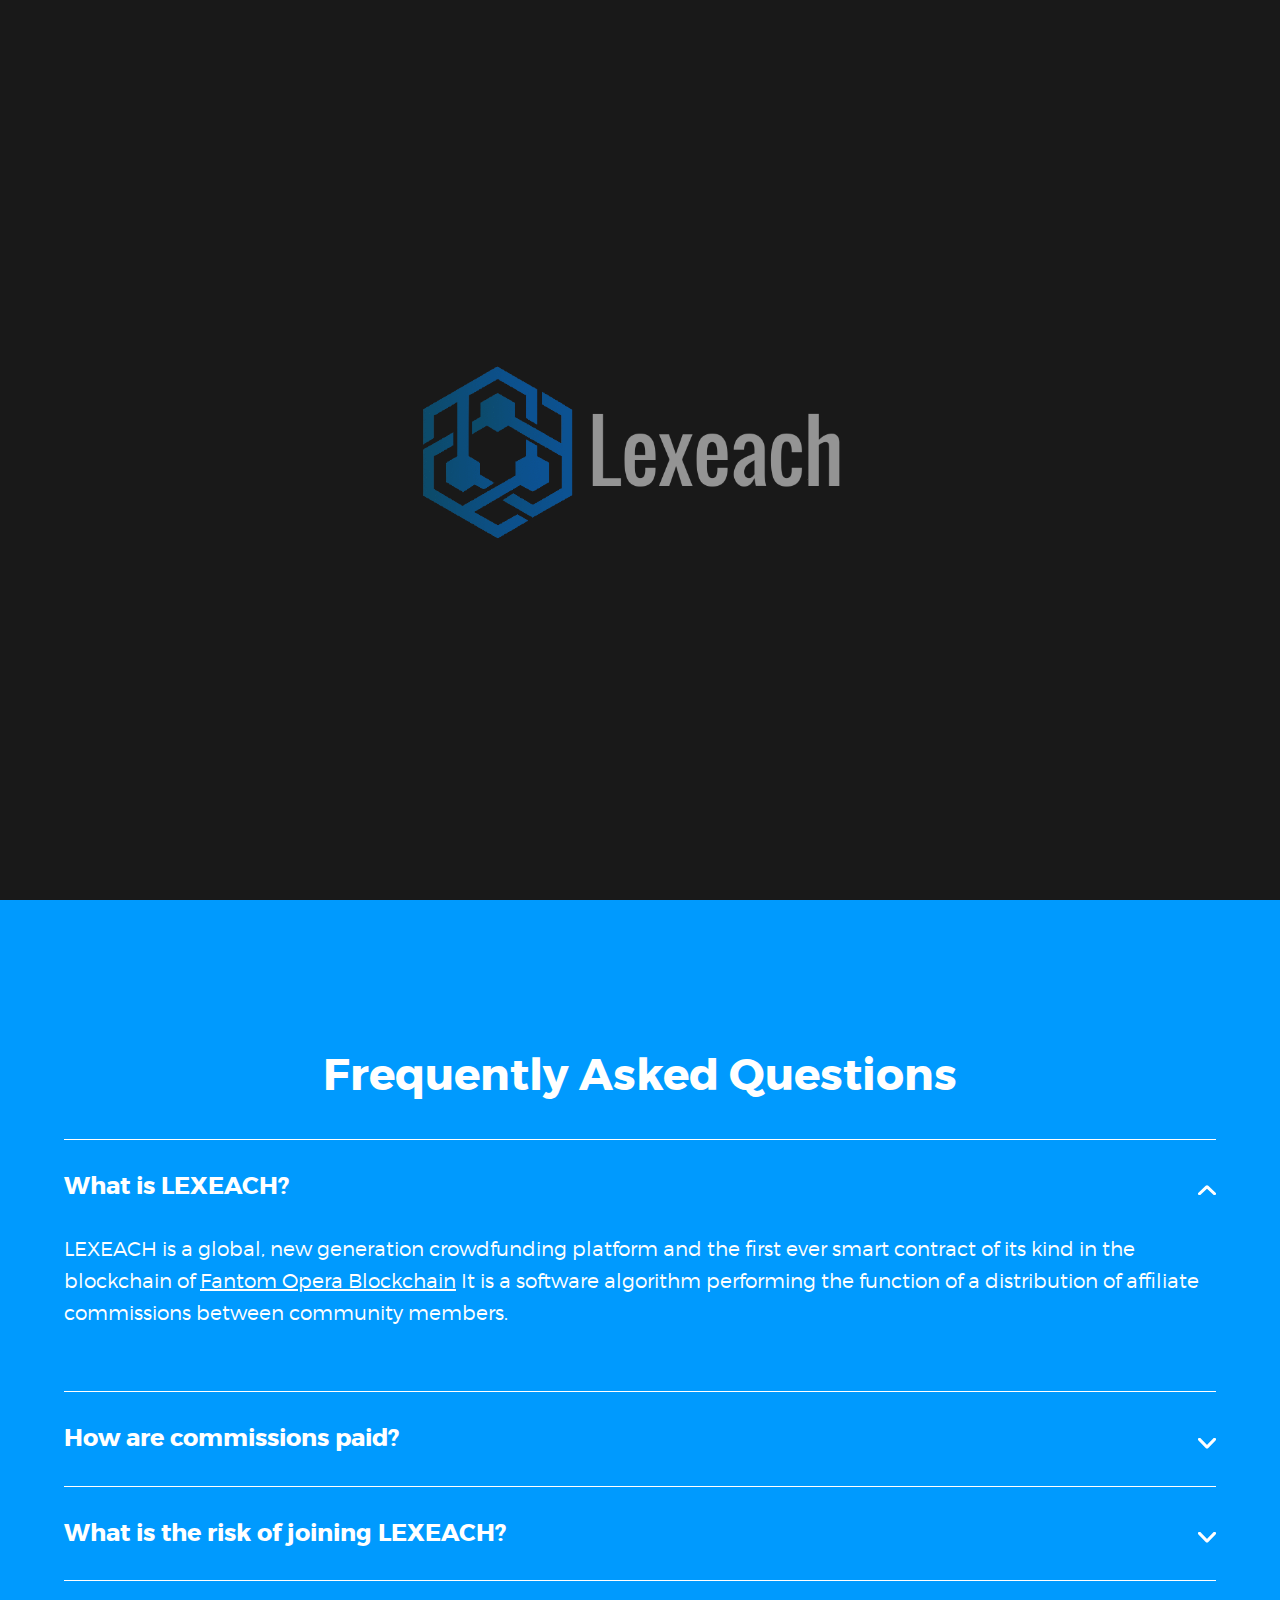
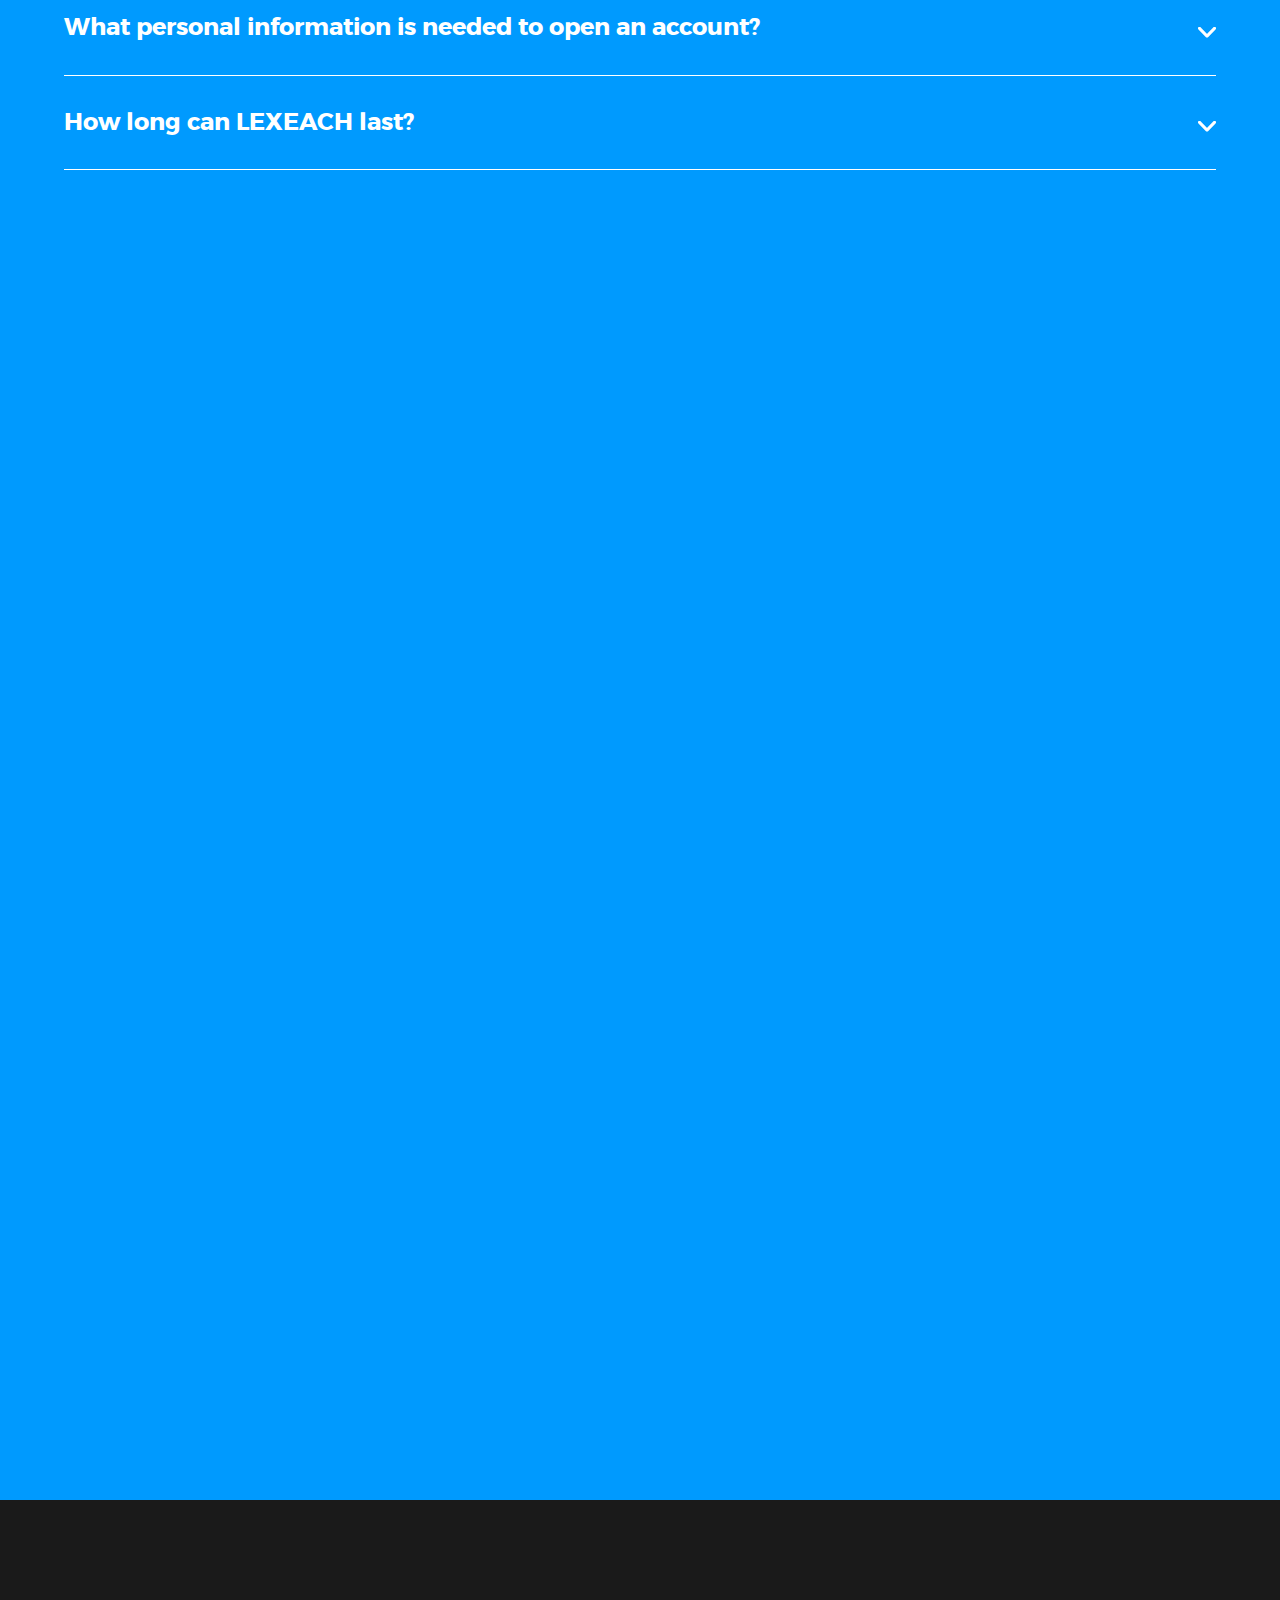
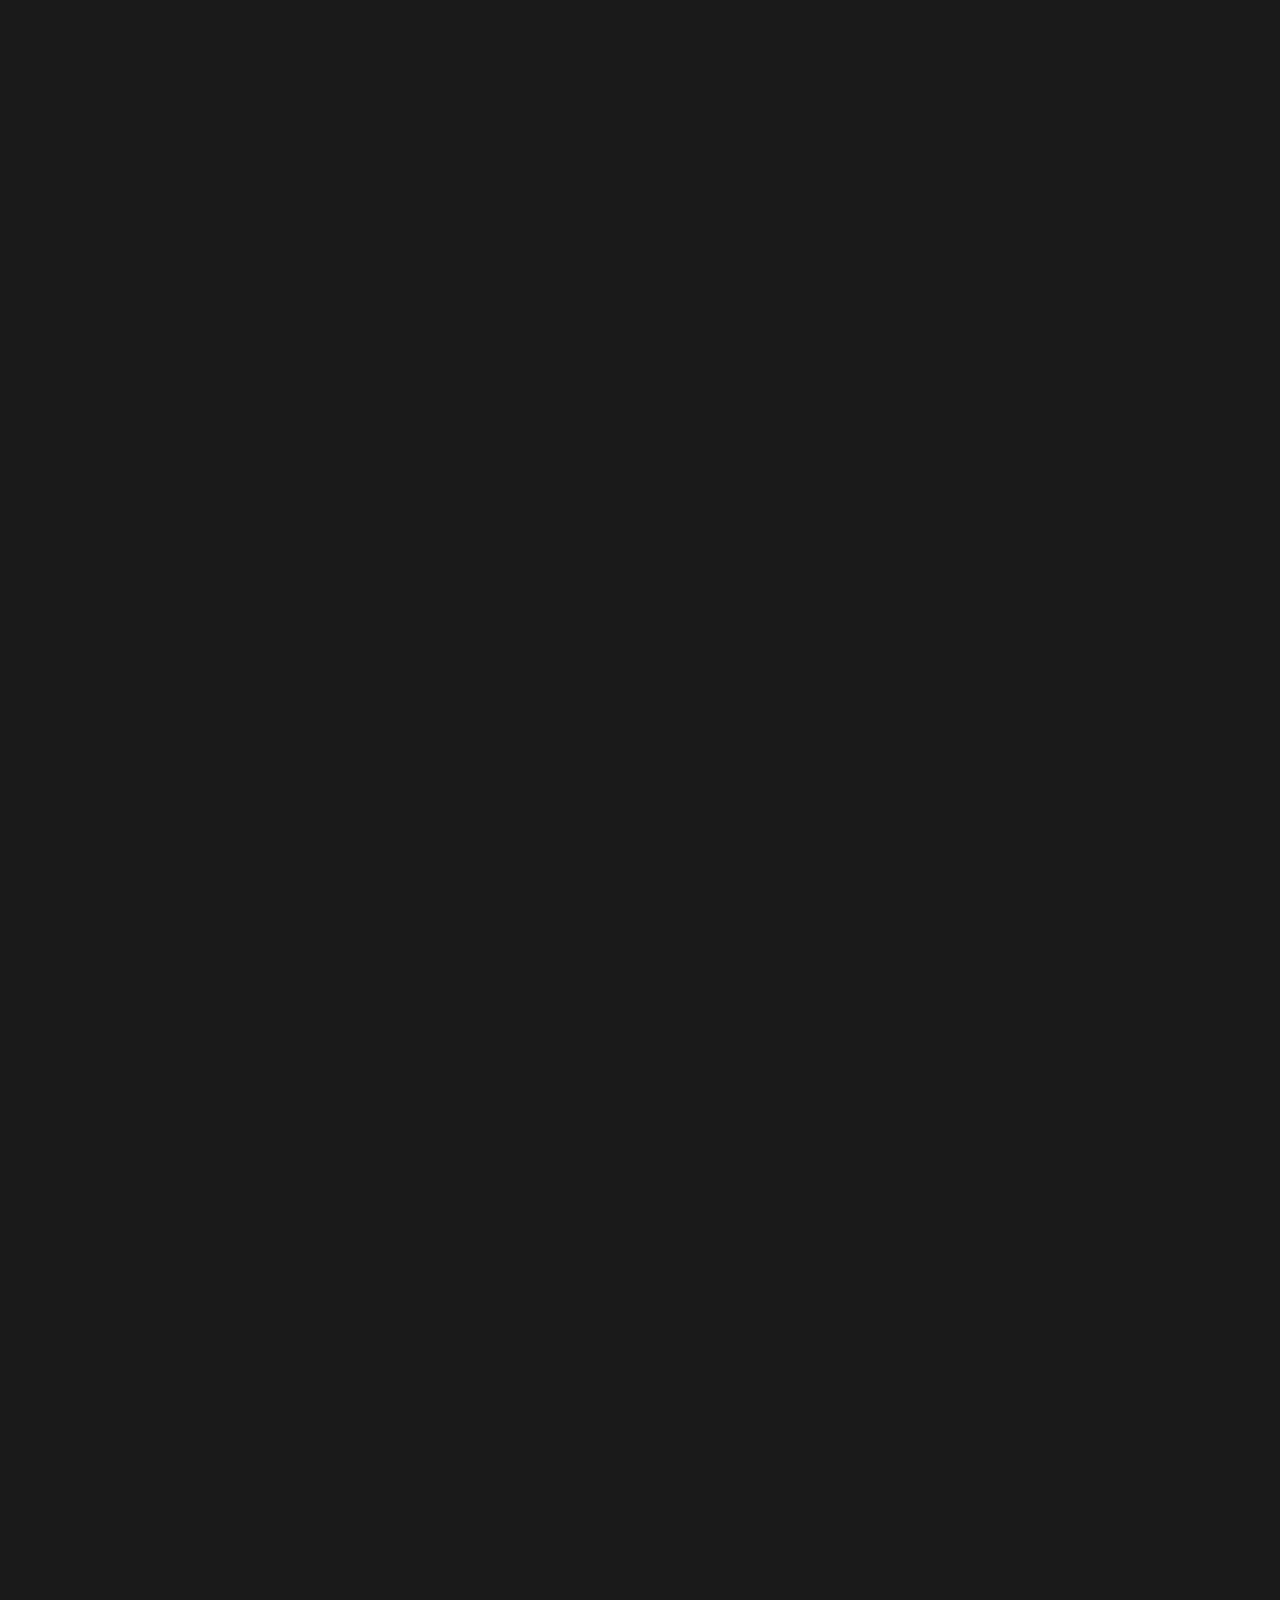
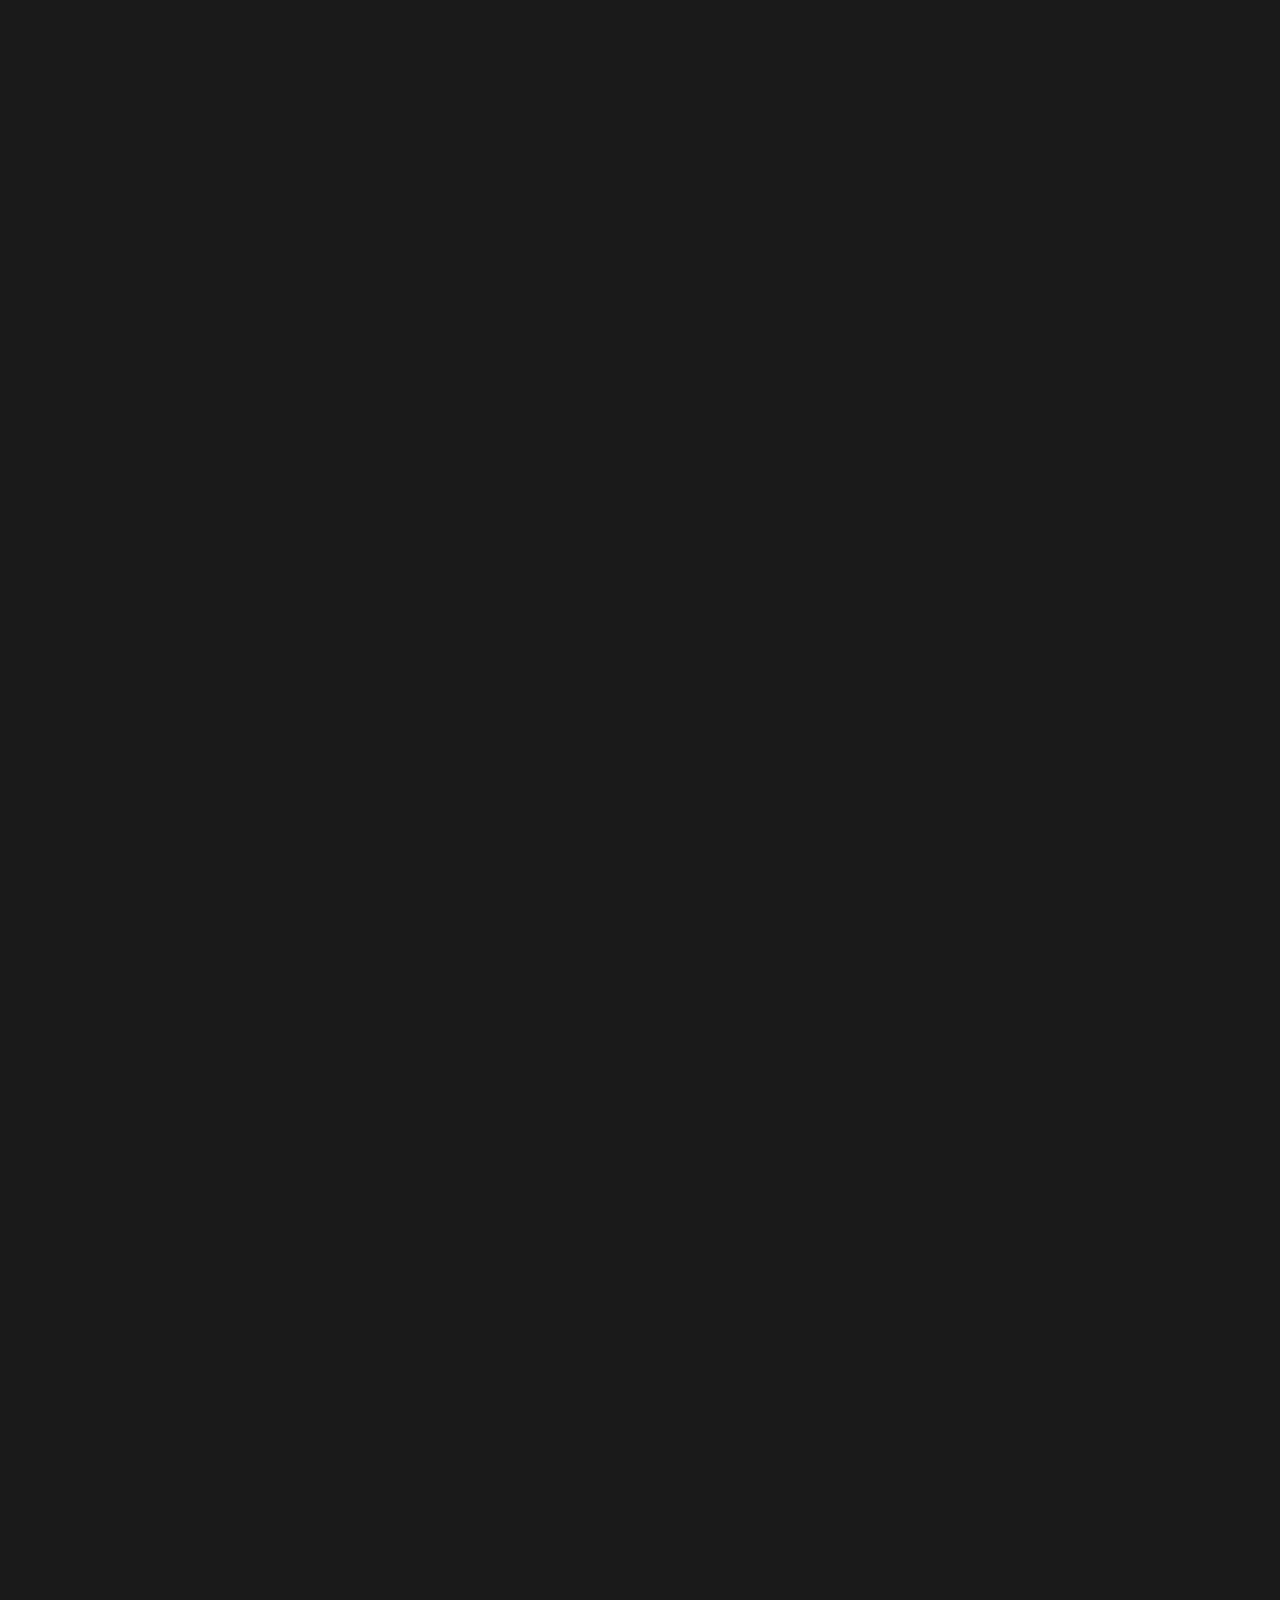
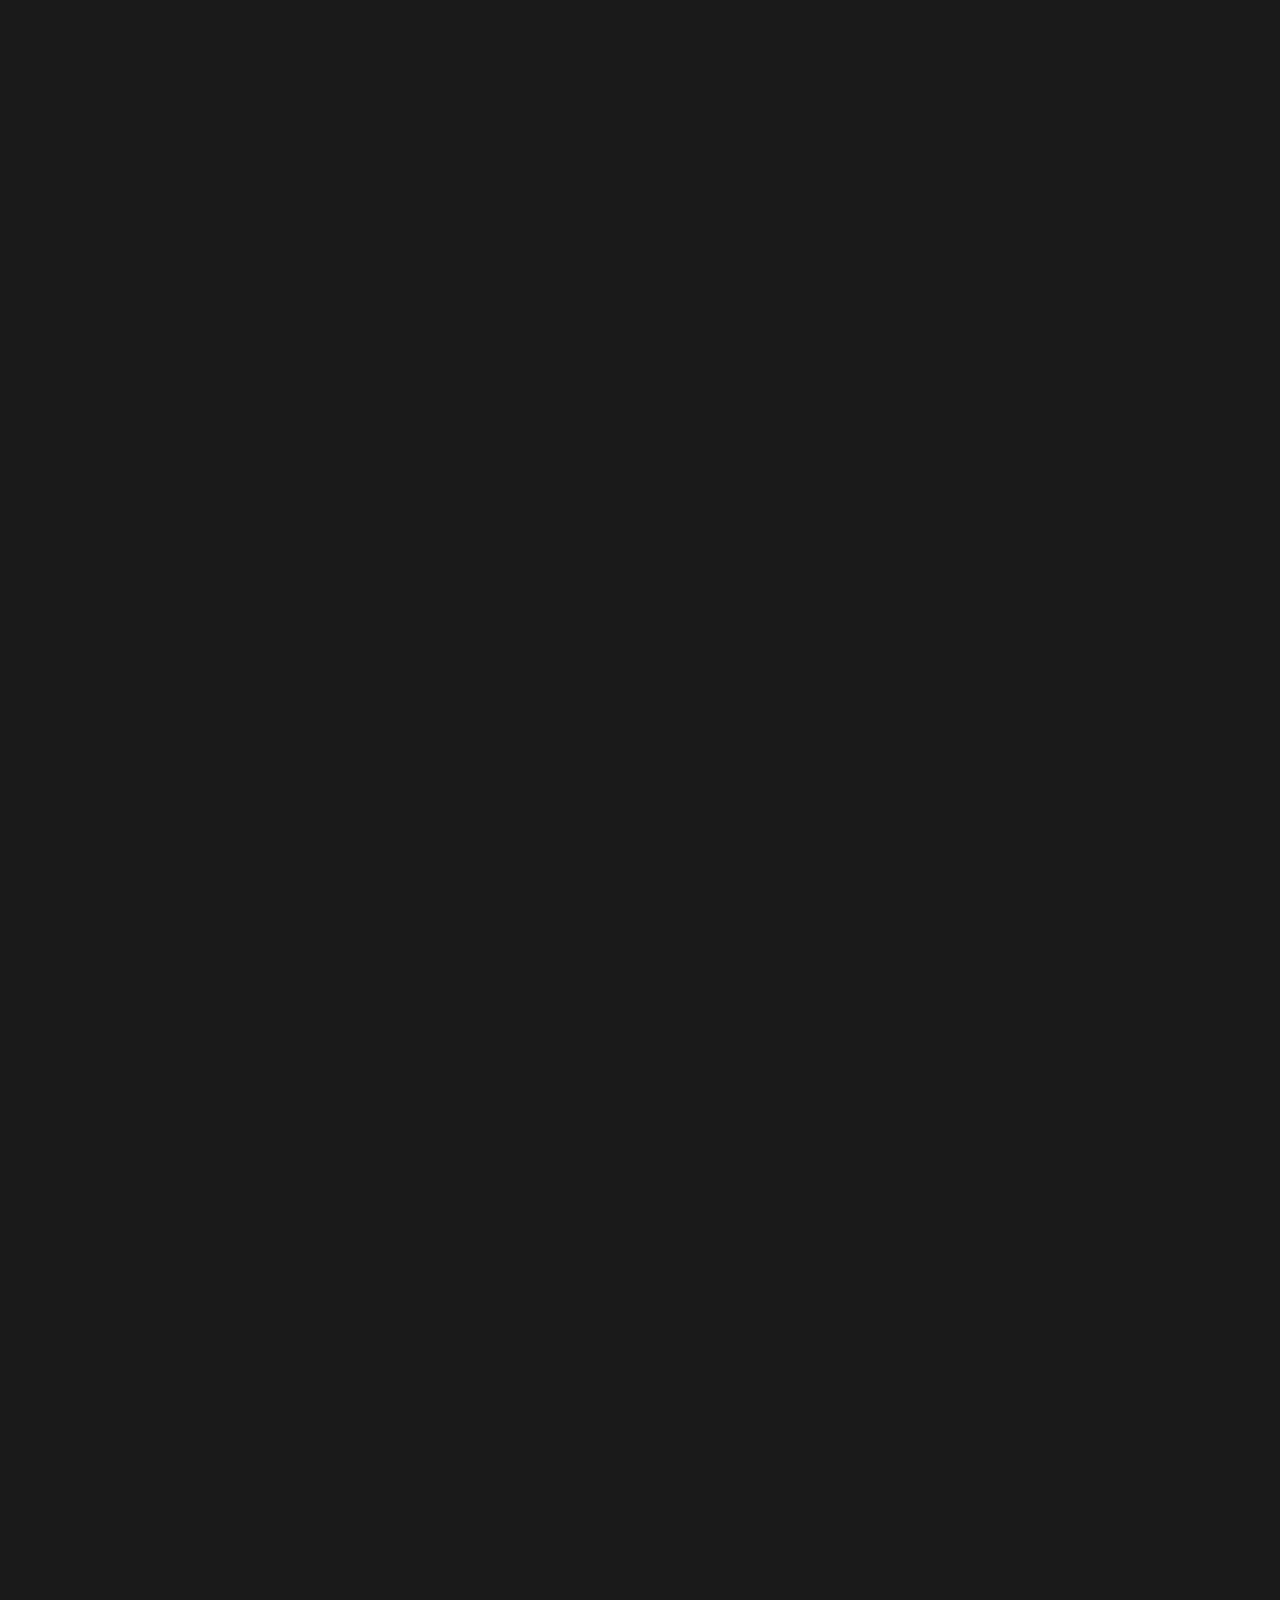
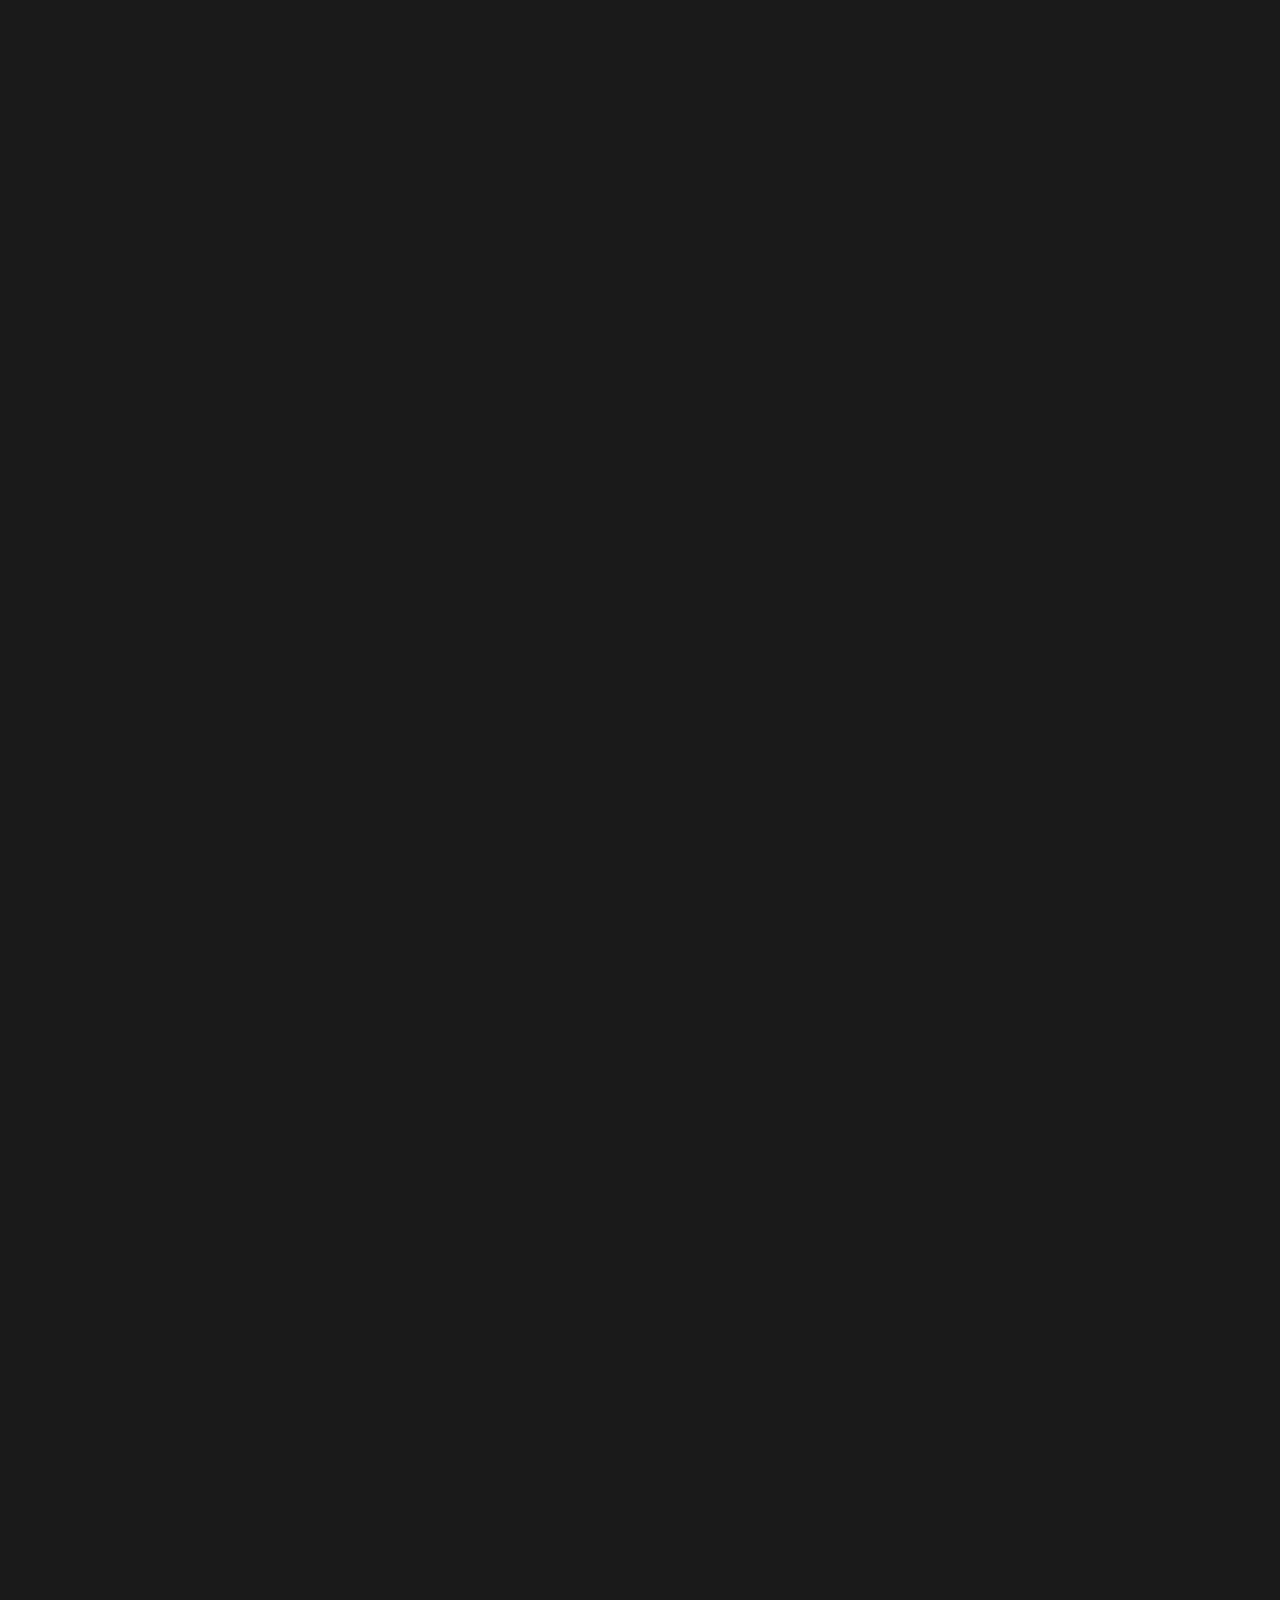
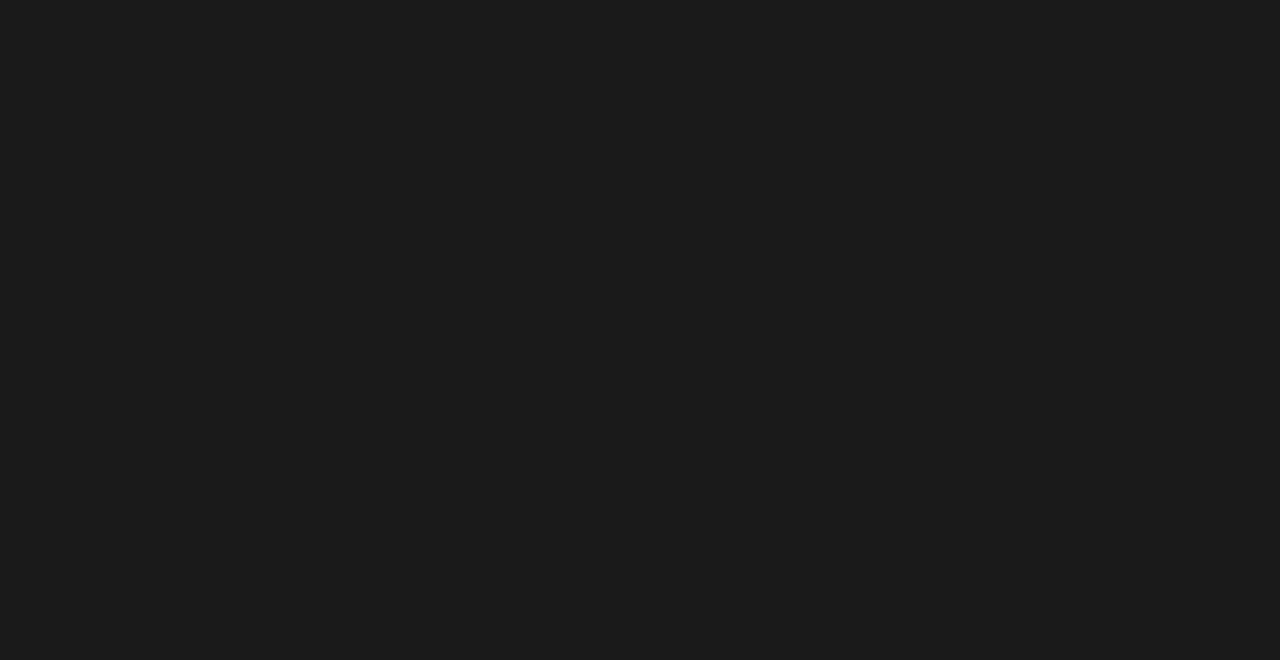
==== commit a8a0dc04: "Update index.htm" ====
--- a/index.htm
+++ b/index.htm
@@ -1,4 +1,4 @@
-﻿<!doctype html>
+<!doctype html>
 <html lang="en-US">
 <head>
 	<meta charset="UTF-8">
@@ -68,7 +68,7 @@
 <a target="_blank" href="protocol/details.html" class="menu_btn">Opportunity <div class=></div></a>
 <div class="menu_btn faqqs">FAQs</div>
 <div class="menu_btn wpps">Pronouncement</div>
- <a href="https://t.me/Lexeach_Announcement">
+ <a href="https://t.me/Lexeach_Announcement" target="_blanck">
     <button>Telegram Channel</button>
   </a> 
 </div>	
@@ -85,7 +85,7 @@
 <a target="_blank" href="protocol/details.html" class="menu_btn">Opportunity <div class=></div></a>
 <div class="menu_btn faqqs2">FAQs</div>
 <div class="menu_btn wpps2">Pronouncement</div>
-<a href="https://t.me/Lexeach_Announcement">
+<a href="https://t.me/Lexeach_Announcement" target="_blanck">
     <button>Telegramm channel</button>
 </a> 
 </div>		
@@ -490,7 +490,7 @@
 <footer class="under_footer paddings">
 
 <div class="socials">
-	<a href="https://t.me/Lexeach_Announcement/company/alexgobtc/" target="_blank" class="soci"><img class="overs22" src="wp-content/themes/alex/img/linkedin_over.svg" width="100%"><img src="wp-content/themes/alex/img/linkedin.svg" width="100%"></a>
+	<a href="https://t.me/Lexeach_Announcement" target="_blank" class="soci"><img class="overs22" src="wp-content/themes/alex/img/linkedin_over.svg" width="100%"><img src="wp-content/themes/alex/img/linkedin.svg" width="100%"></a>
 	
 	
 </div>
@@ -846,7 +846,7 @@
 <footer class="under_footer paddings">
 
 <div class="socials">
-	<a href="https://t.me/Lexeach_Announcement/company/alexgobtc/" target="_blank" class="soci"><img class="overs22" src="wp-content/themes/alex/img/linkedin_over.svg" width="100%"><img src="wp-content/themes/alex/img/linkedin.svg" width="100%"></a>
+	<a href="https://t.me/Lexeach_Announcement" target="_blank" class="soci"><img class="overs22" src="wp-content/themes/alex/img/linkedin_over.svg" width="100%"><img src="wp-content/themes/alex/img/linkedin.svg" width="100%"></a>
 	
 	
 </div>
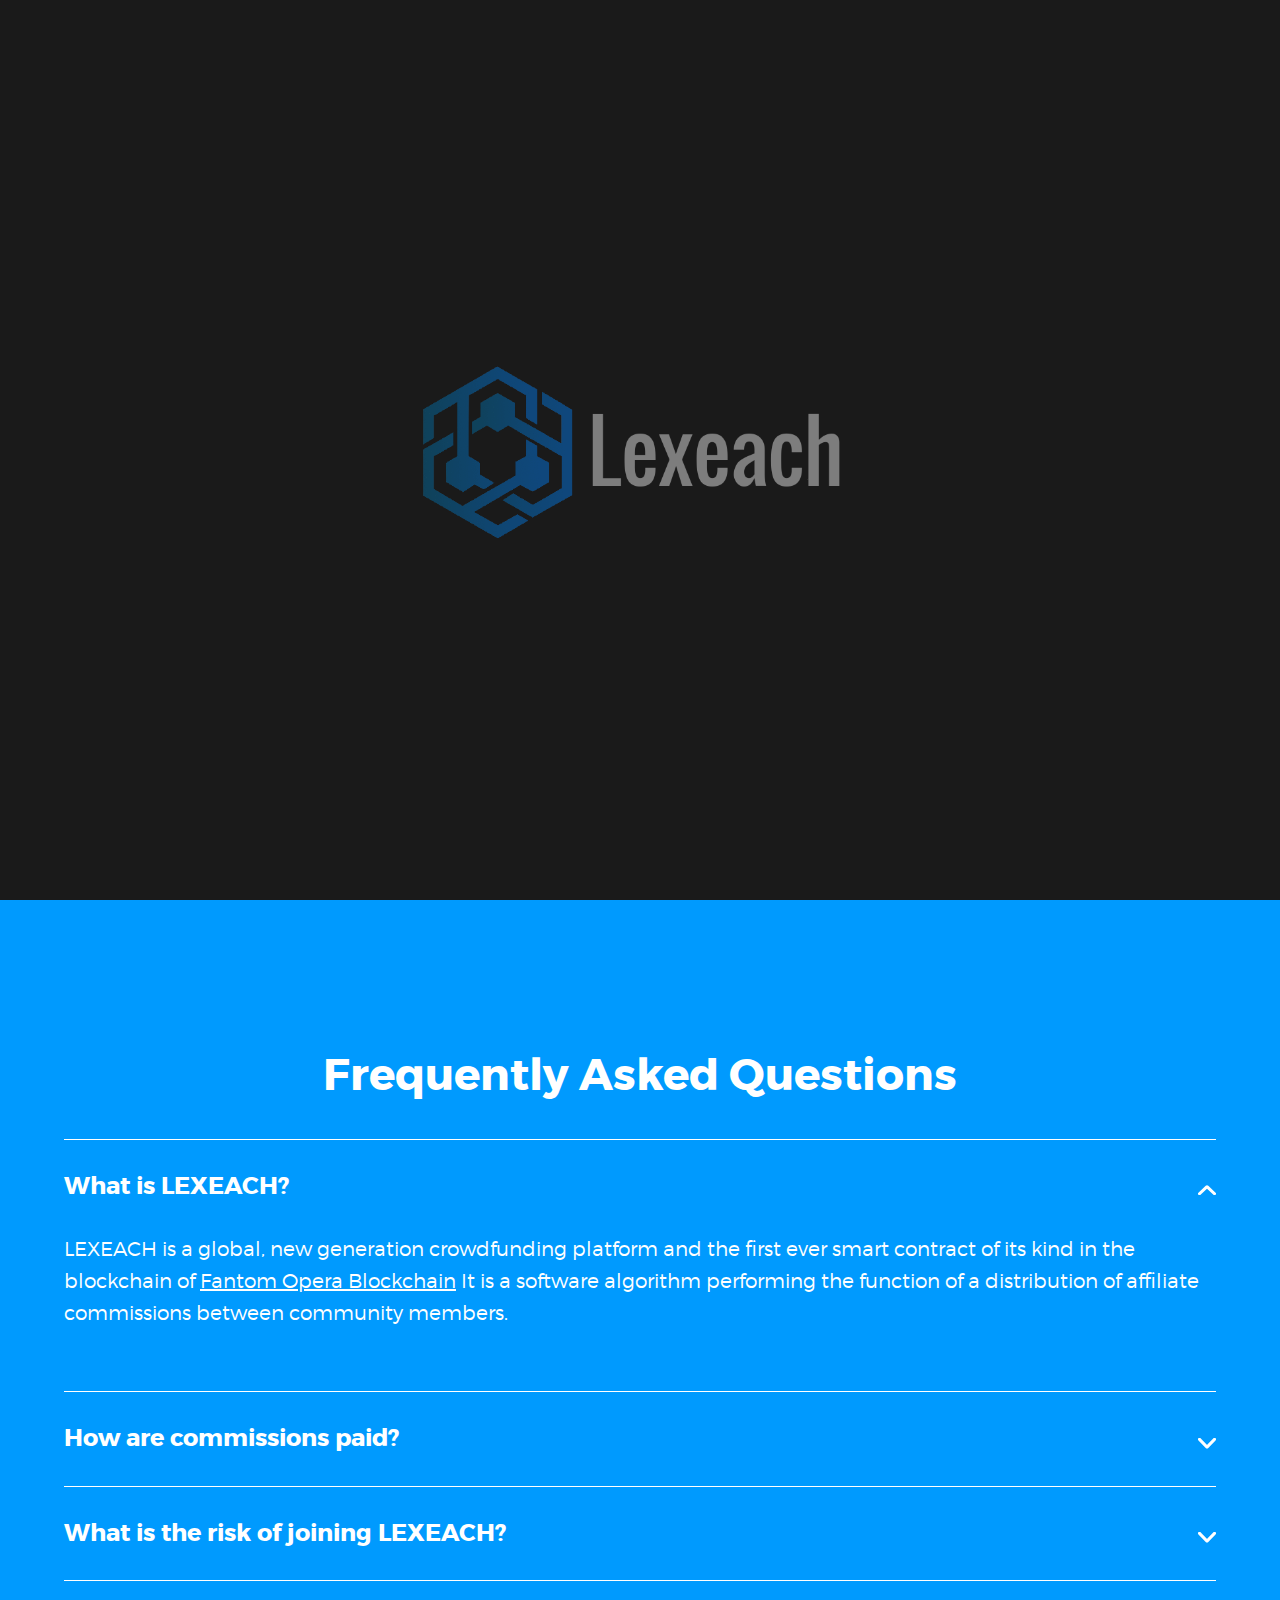
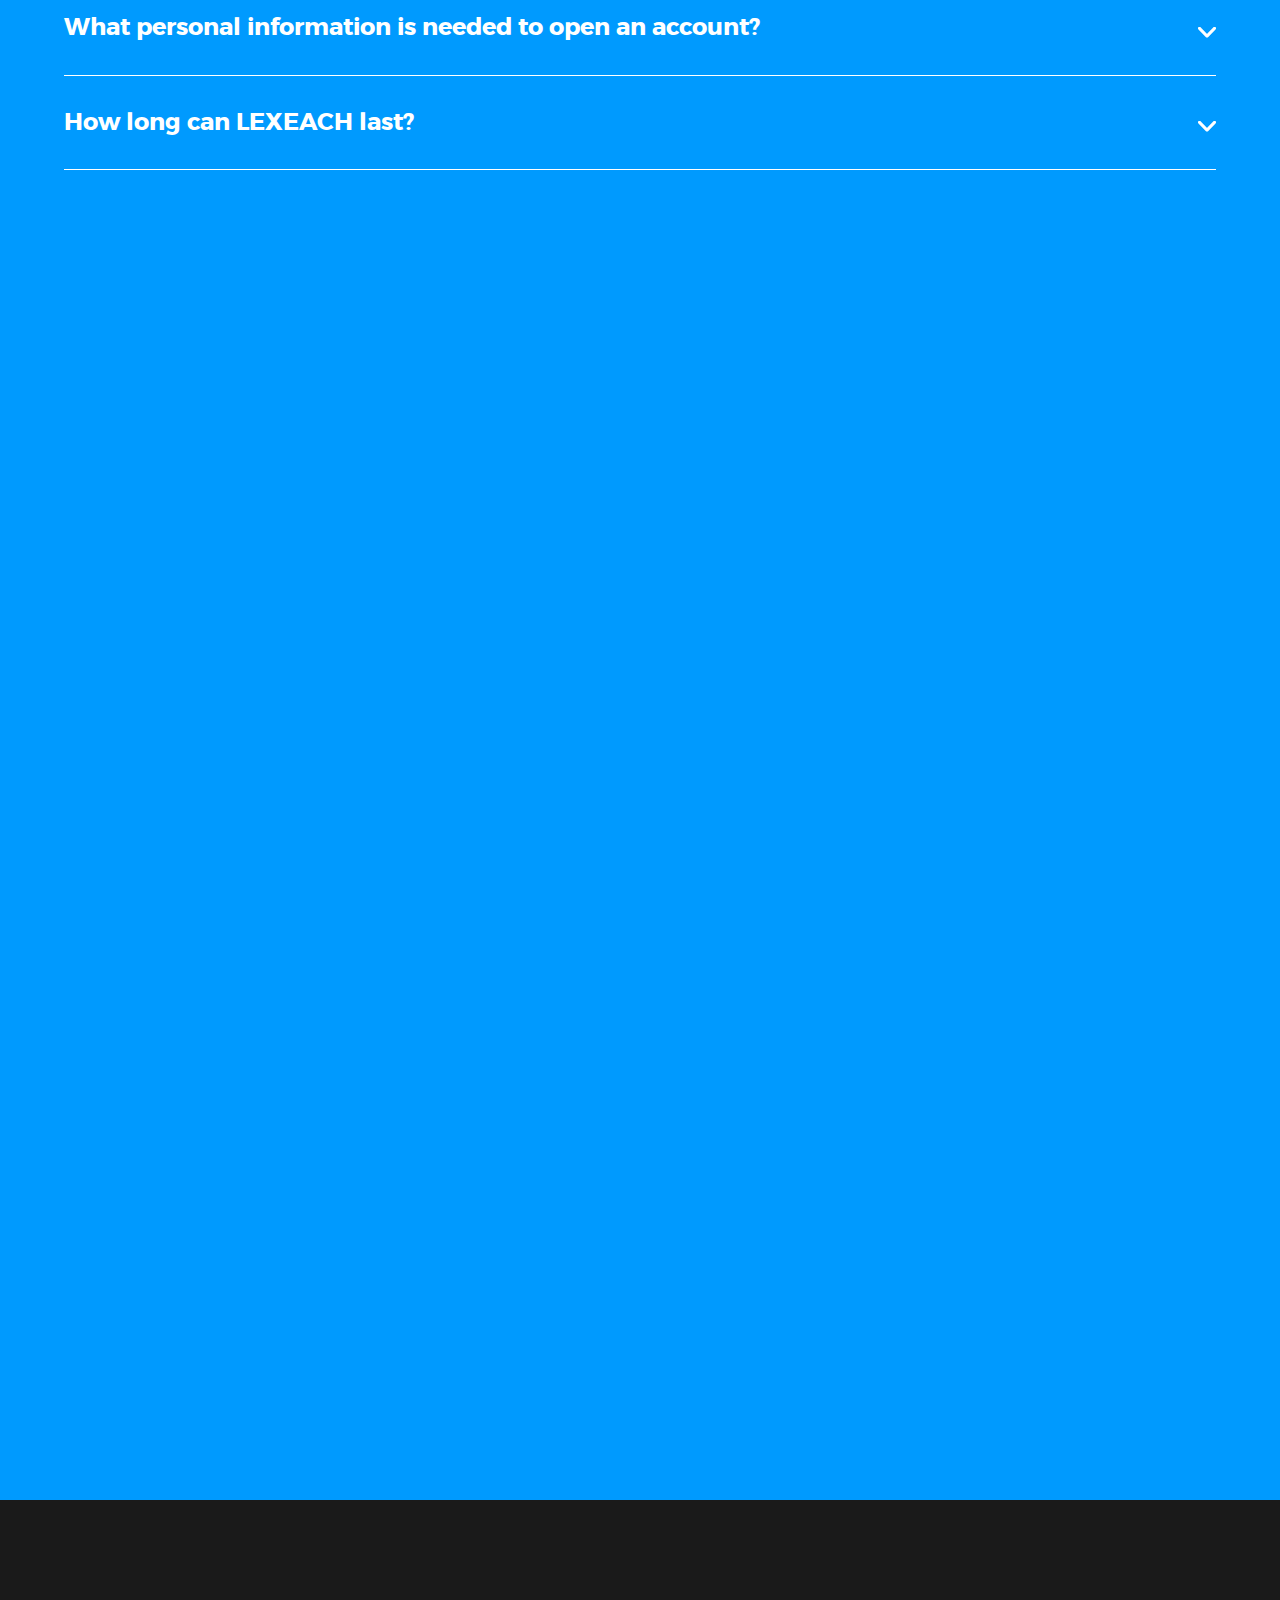
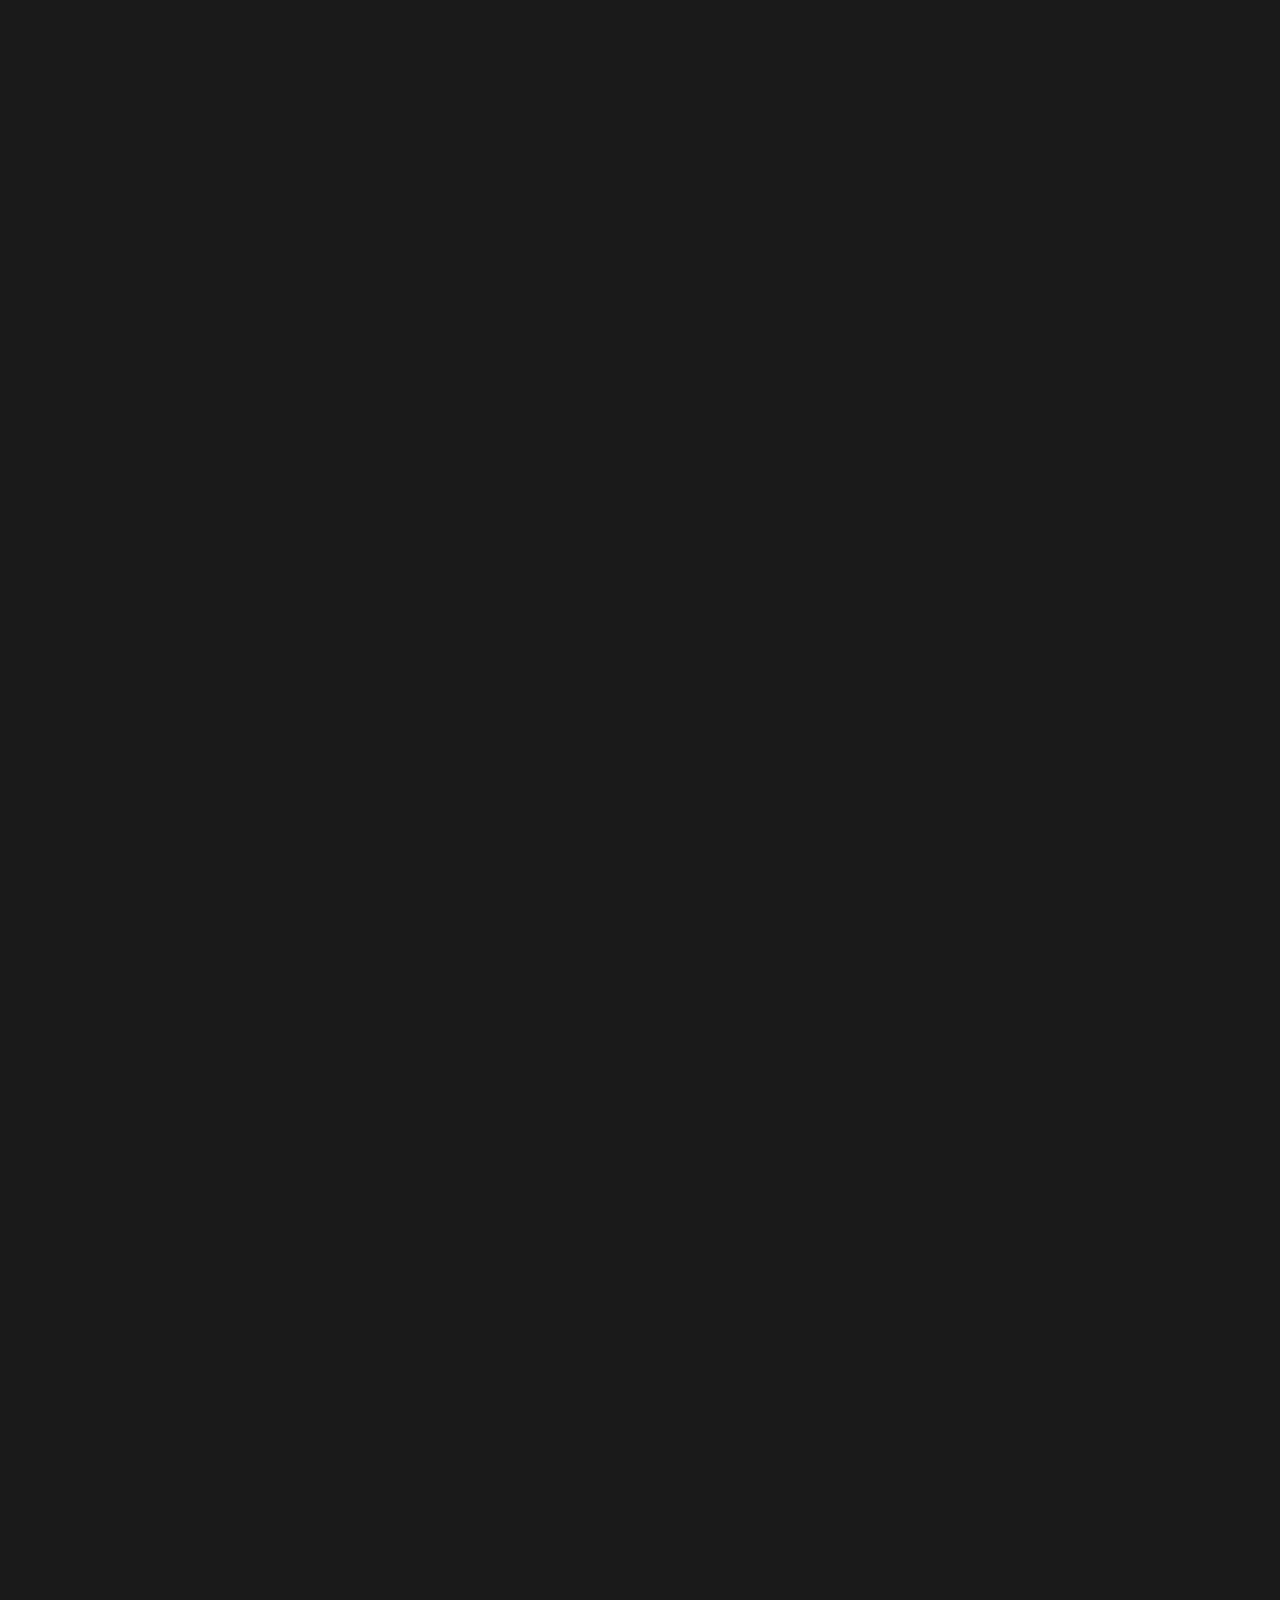
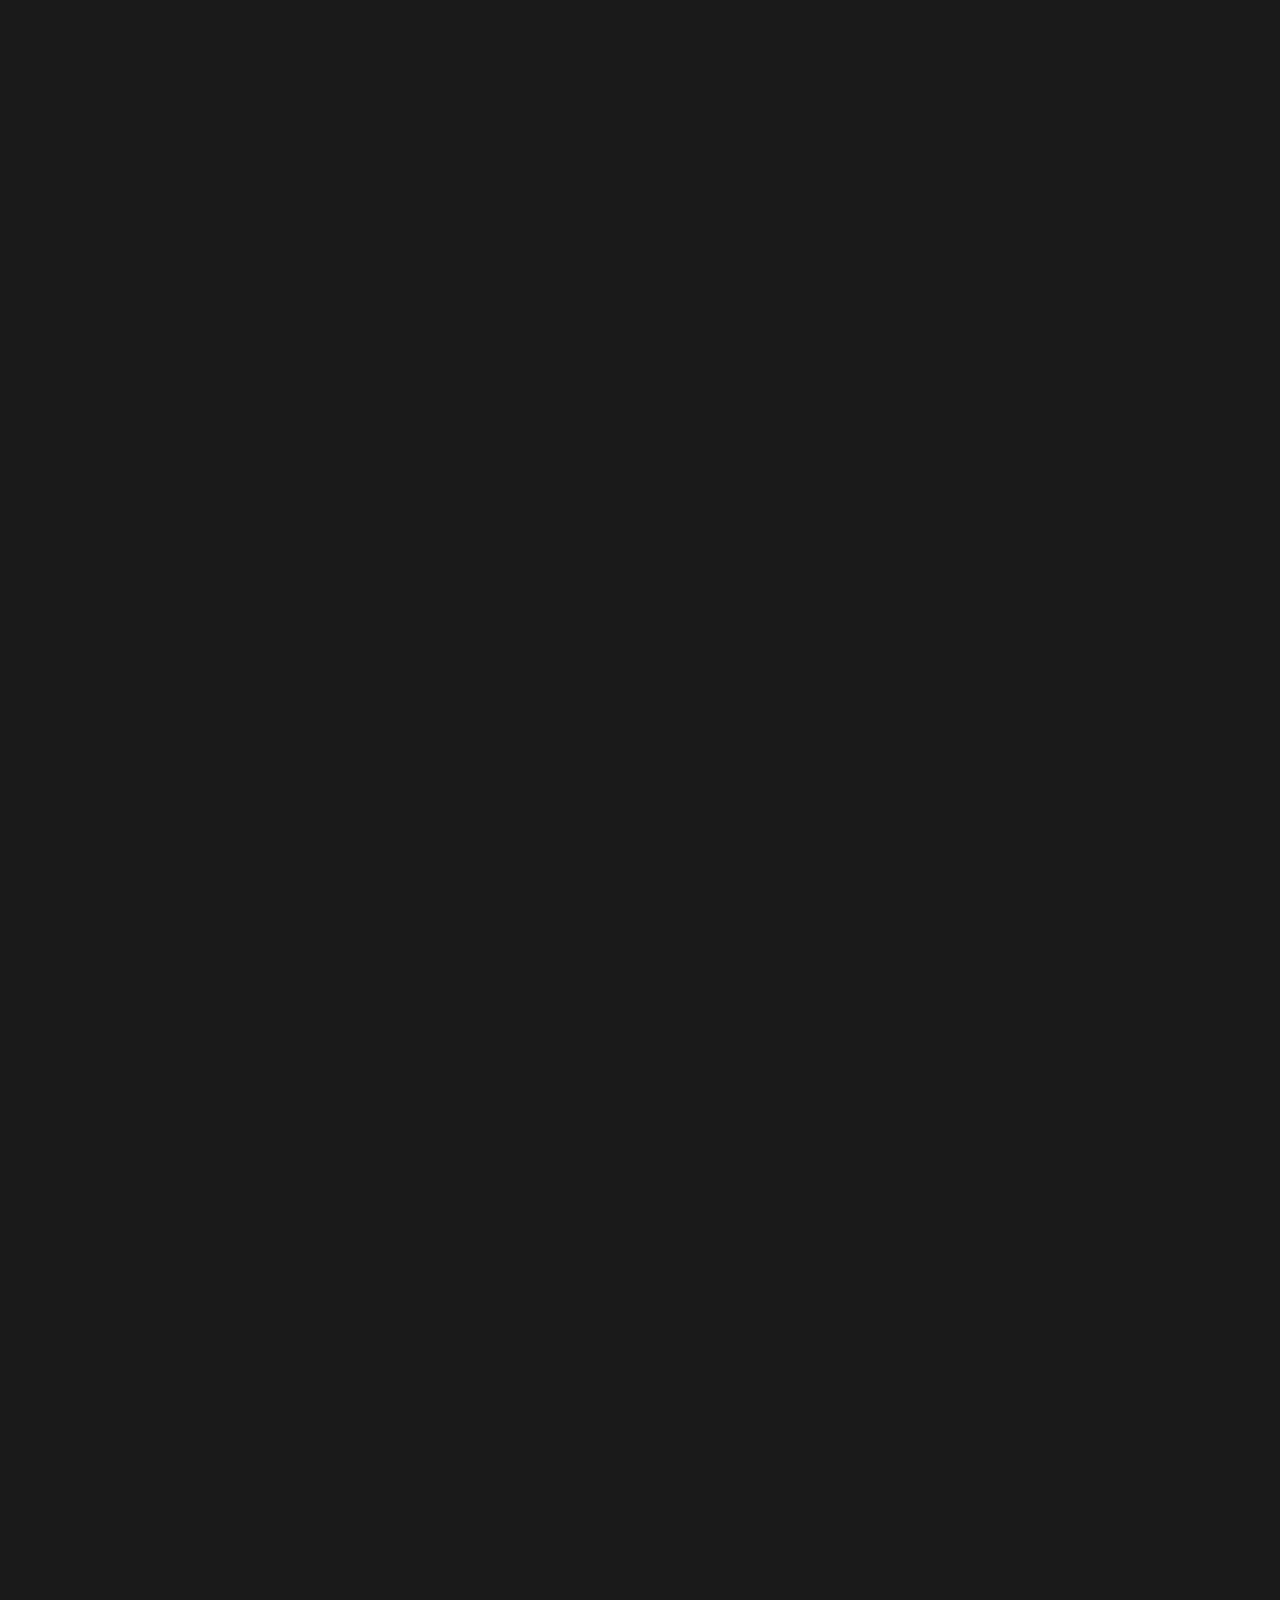
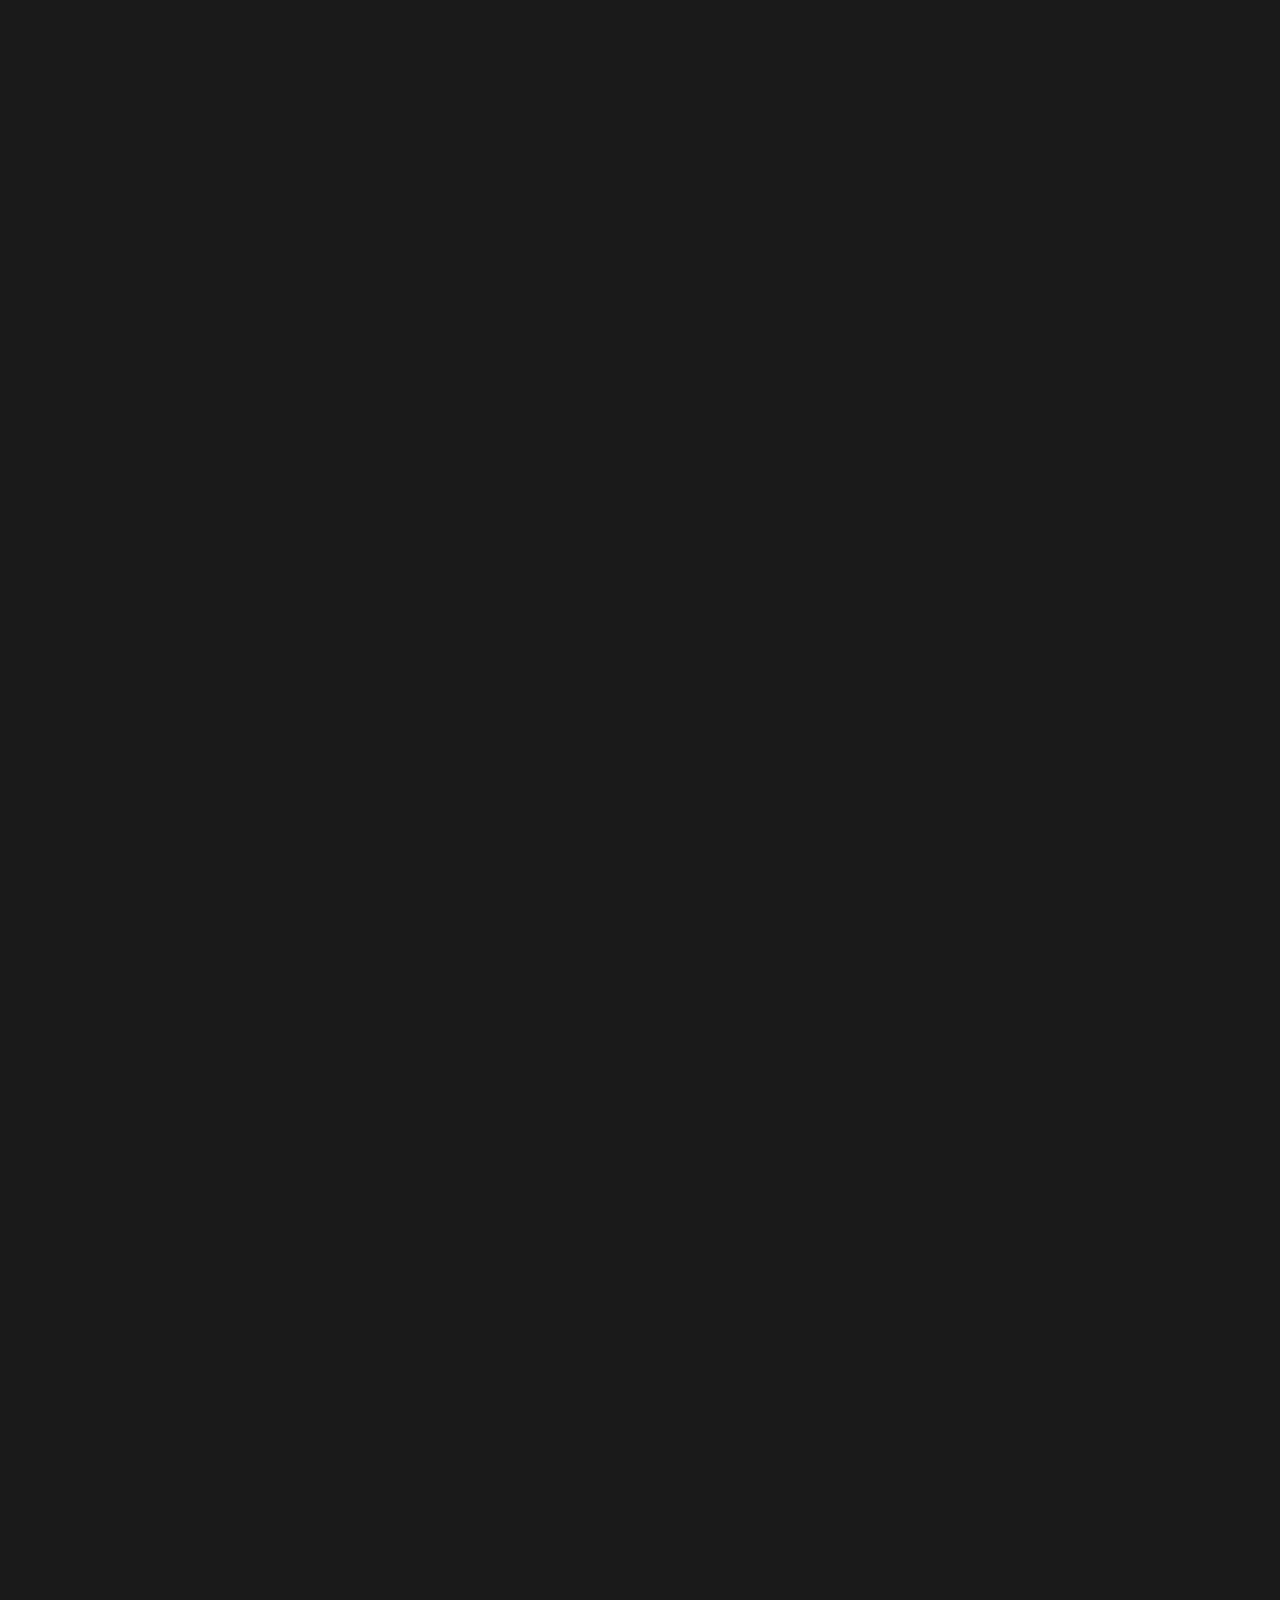
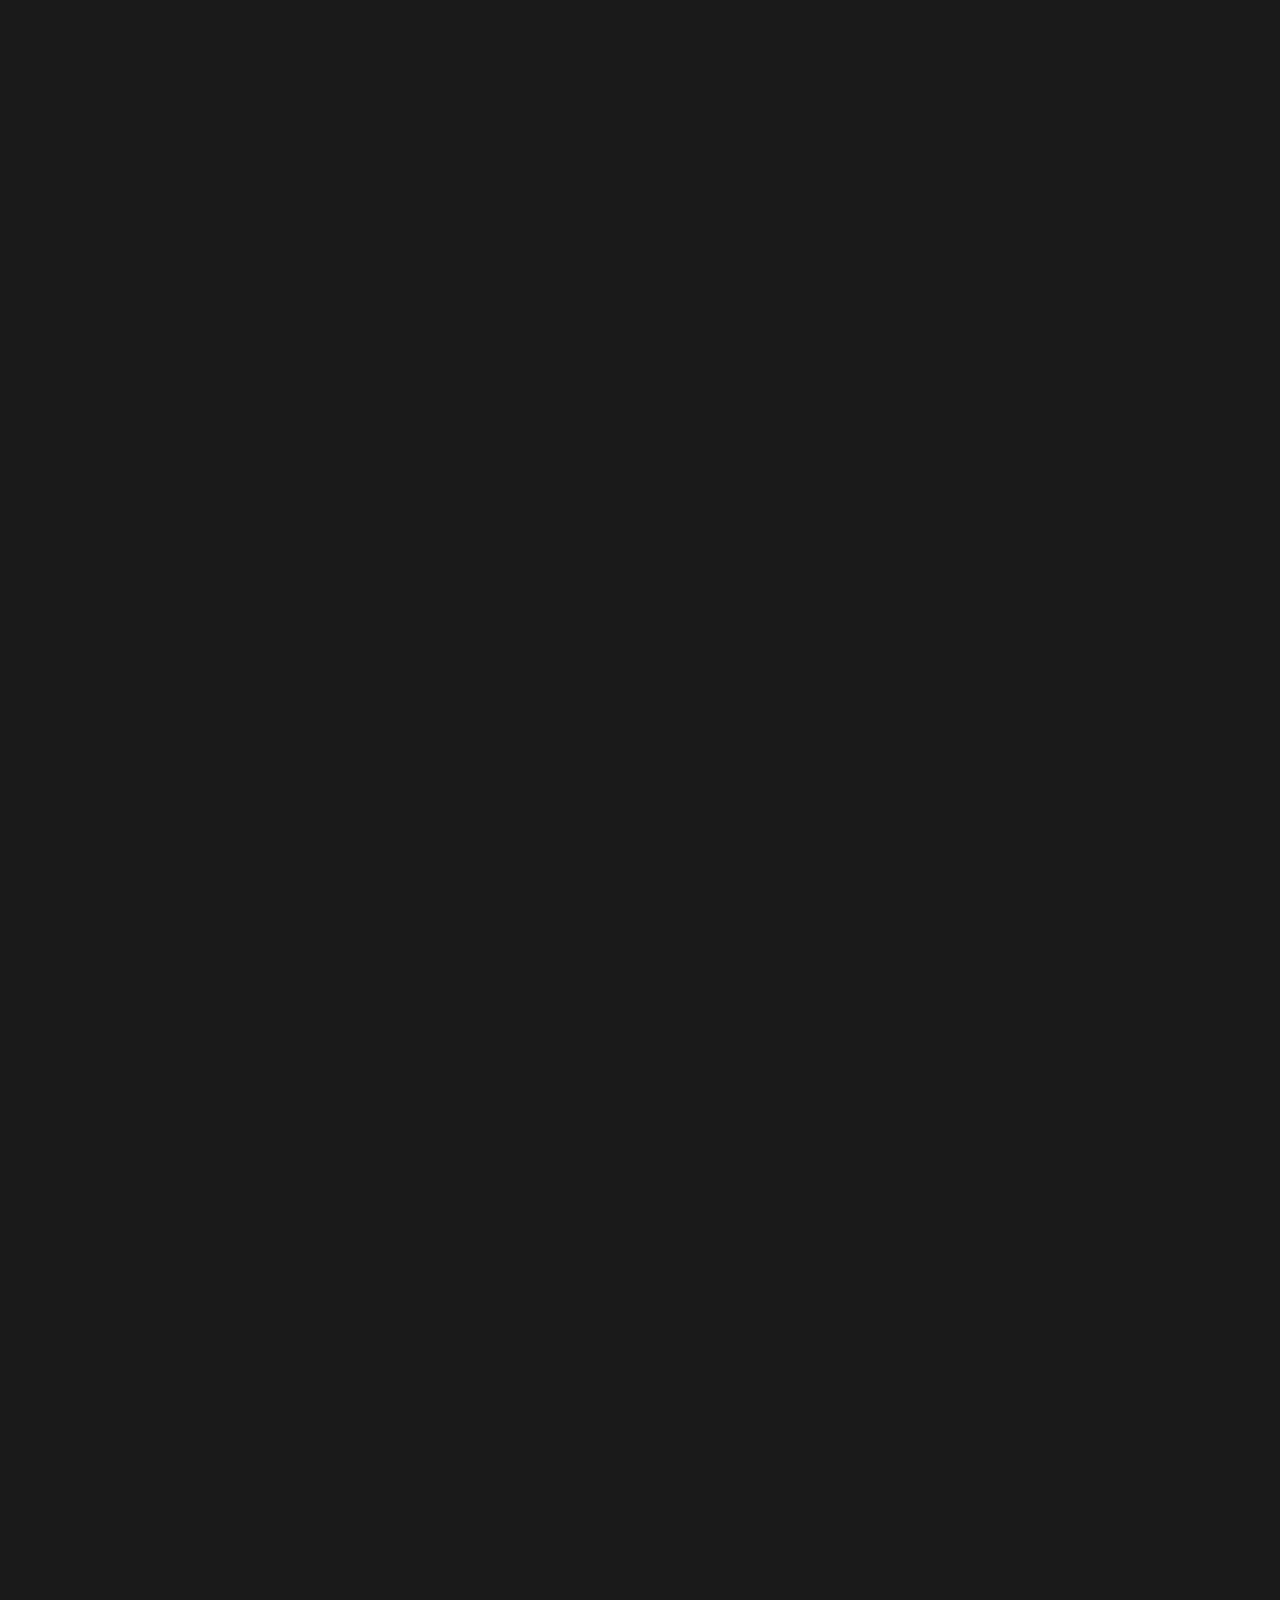
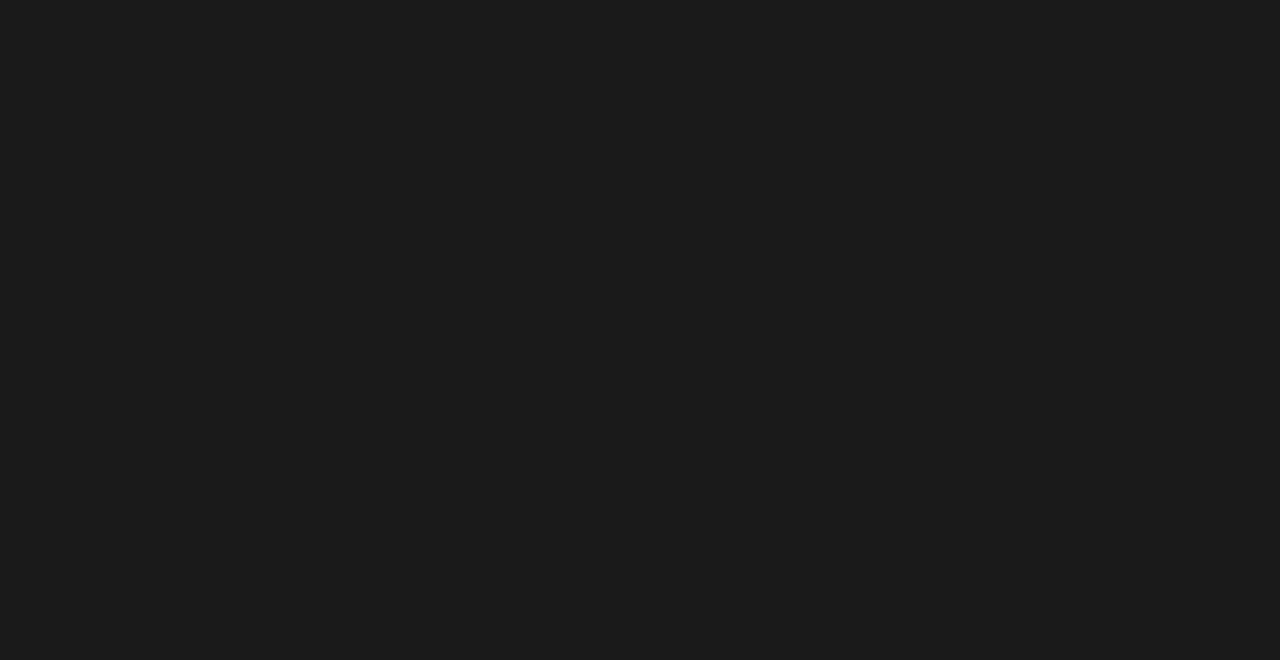
==== commit 3b66b036: "Update index.htm" ====
--- a/index.htm
+++ b/index.htm
@@ -65,7 +65,7 @@
 <div class="main_nav" data-190p="opacity:0; margin-top: -100px " data-220p="opacity:1; margin-top: 0px">
 <img src="wp-content/themes/alex/img/logo_2.png" class="overs" data-210p="opacity:0 " data-230p="opacity:1">
 <div class="side_menu desktop">
-<a target="_blank" href="protocol/details.html" class="menu_btn">Opportunity <div class=></div></a>
+<a target="_blank" href="https://lexeach.netlify.app/" class="menu_btn">Opportunity <div class=></div></a>
 <div class="menu_btn faqqs">FAQs</div>
 <div class="menu_btn wpps">Pronouncement</div>
  <a href="https://t.me/Lexeach_Announcement" target="_blanck">
@@ -82,7 +82,7 @@
 	
 <div class="mobile_menu mobile closed_menu">
 <div class="mm_menu">
-<a target="_blank" href="protocol/details.html" class="menu_btn">Opportunity <div class=></div></a>
+<a target="_blank" href="https://lexeach.netlify.app/" class="menu_btn">Opportunity <div class=></div></a>
 <div class="menu_btn faqqs2">FAQs</div>
 <div class="menu_btn wpps2">Pronouncement</div>
 <a href="https://t.me/Lexeach_Announcement" target="_blanck">
